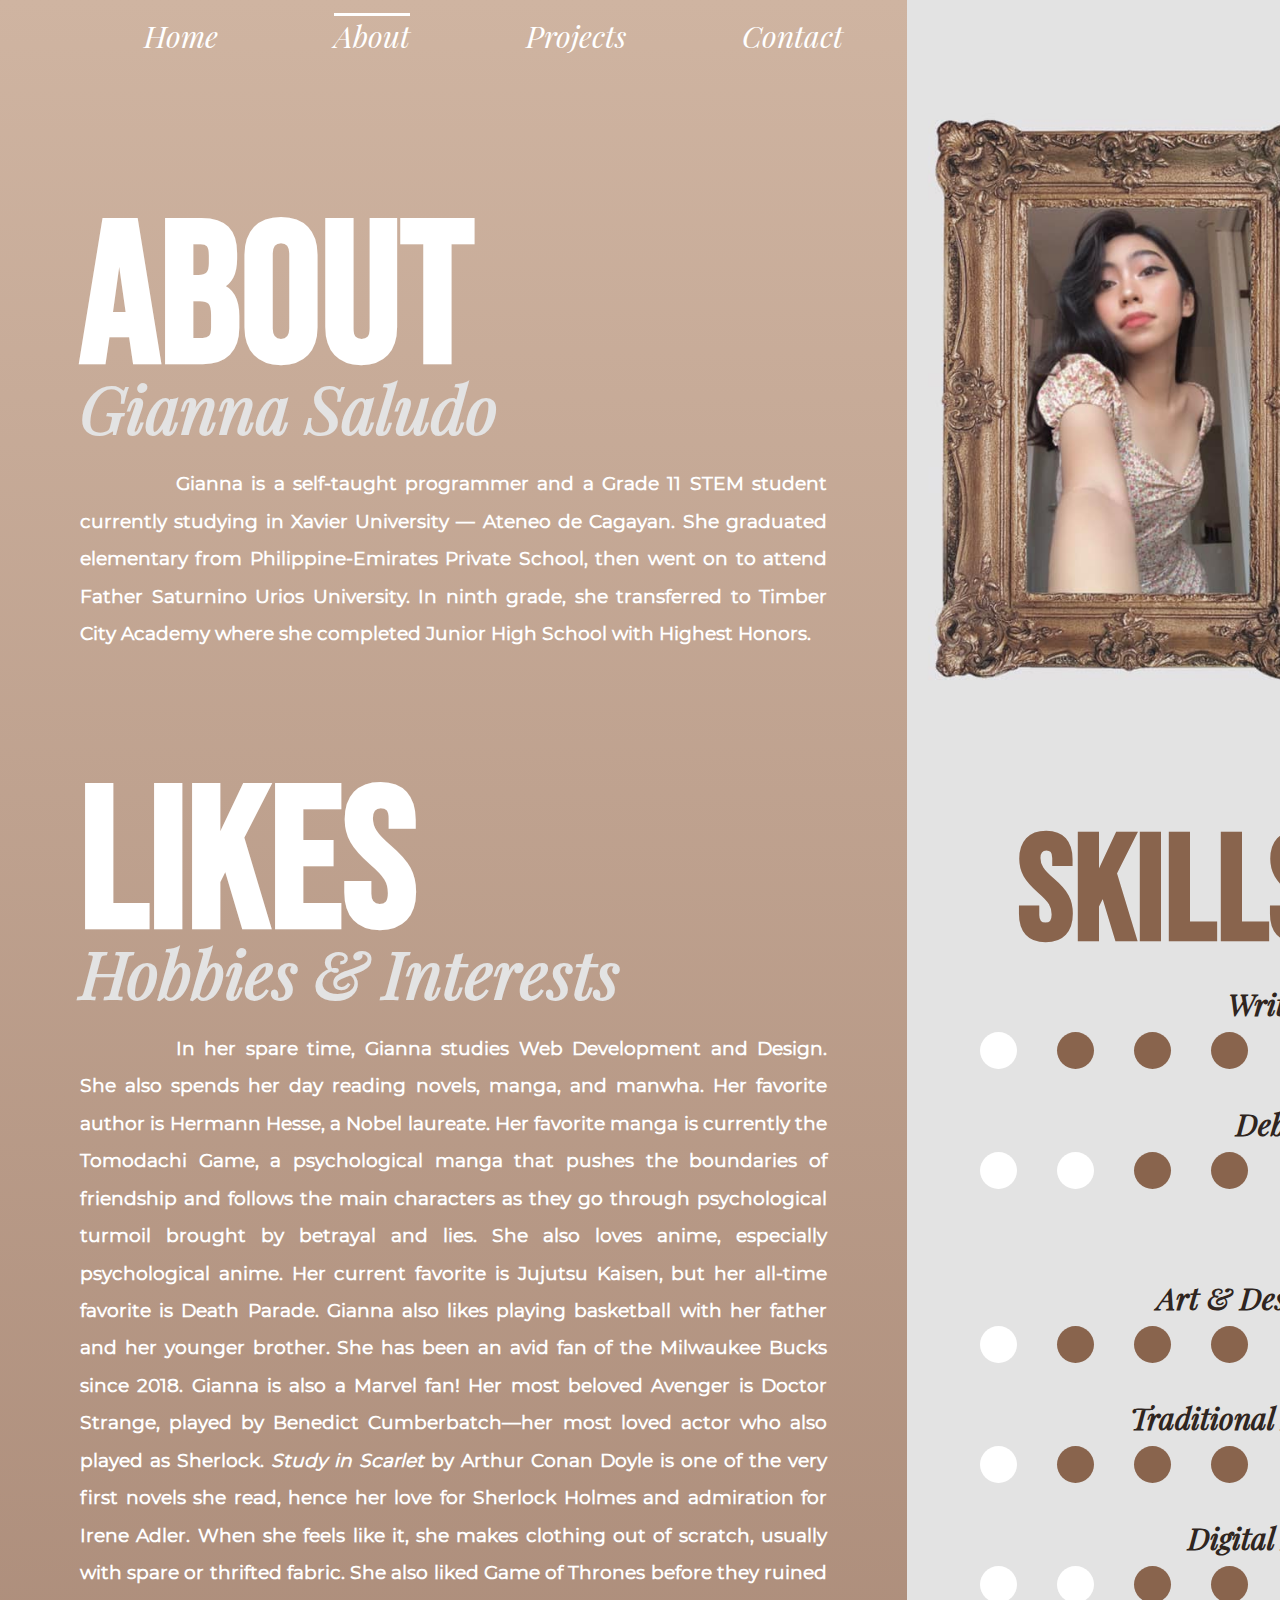
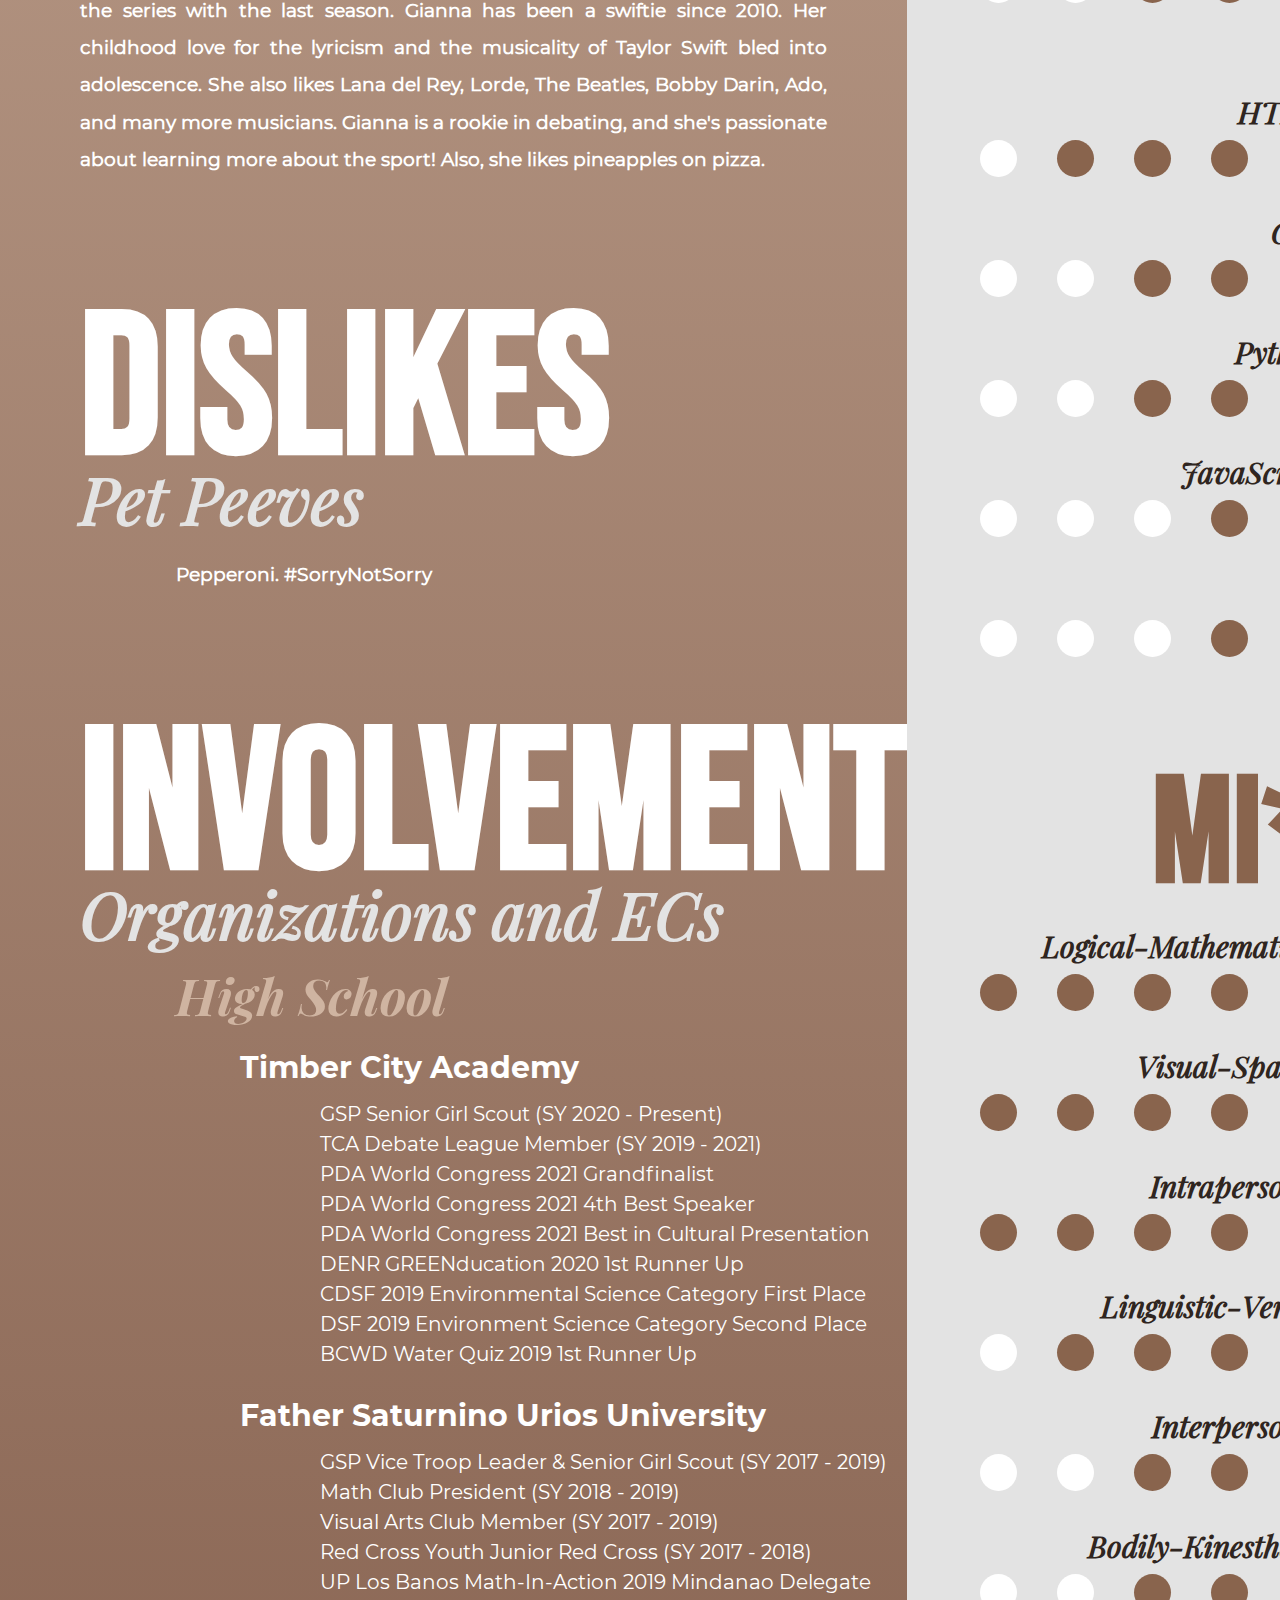
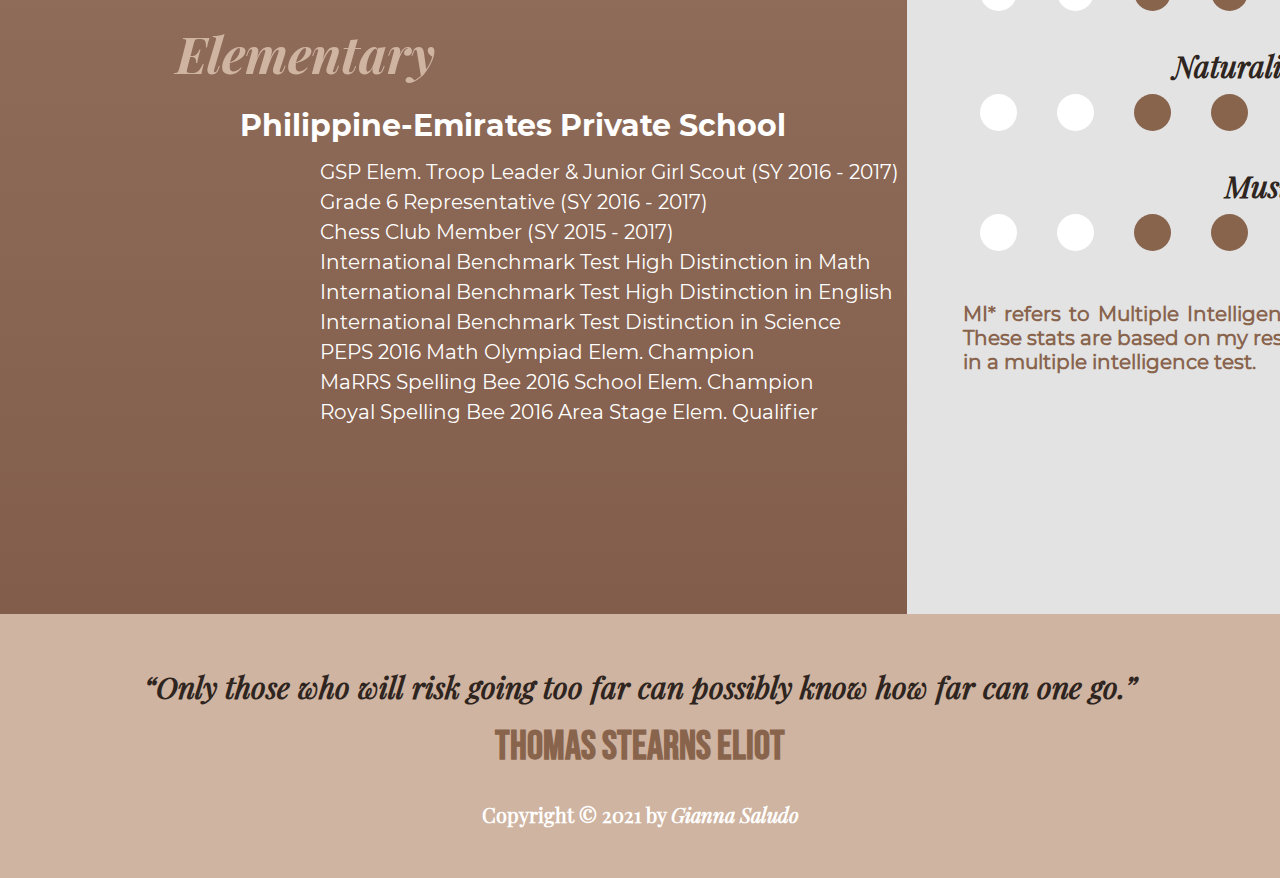
==== about.html @ 5b8b328a "thanks page updated" ====
<!DOCTYPE html>
<html>
<head>
	<meta charset="utf-8">
	<title>About &middot; Gianna Crisha</title>
	<link rel="stylesheet" type="text/css" href="css/about.css">
</head>
<body>
	<div class="containerDIV">
		<div class="mainDIV">
			<nav>
				<a href="index.html">Home</a>
				<a class="active" href="#">About</a>
				<a href="project.html">Projects</a>
				<a href="contact.html">Contact</a>
			</nav>
				
			<div id="about" class="aboutDIV">
				<h1>ABOUT</h1>
				<h2>Gianna Saludo</h2>
				<h3>Gianna is a self-taught programmer and a Grade 11 STEM student currently studying in Xavier University &mdash; Ateneo de Cagayan. She graduated elementary from Philippine-Emirates Private School, then went on to attend Father Saturnino Urios University. In ninth grade, she transferred to Timber City Academy where she completed Junior High School with Highest Honors. </h3>
			</div>

			<div id="likes" class="aboutDIV">
				<h1>LIKES</h1>
				<h2>Hobbies & Interests</h2>
				<h3>In her spare time, Gianna studies Web Development and Design. She also spends her day reading novels, manga, and manwha. Her favorite author is Hermann Hesse, a Nobel laureate. Her favorite manga is currently the Tomodachi Game, a psychological manga that pushes the boundaries of friendship and follows the main characters as they go through psychological turmoil brought by betrayal and lies.  She also loves anime, especially psychological anime. Her current favorite is Jujutsu Kaisen, but her all-time favorite is Death Parade. Gianna also likes playing basketball with her father and her younger brother. She has been an avid fan of the Milwaukee Bucks since 2018. Gianna is also a Marvel fan! Her most beloved Avenger is Doctor Strange, played by Benedict Cumberbatch&mdash;her most loved actor who also played as Sherlock. <i>Study in Scarlet</i> by Arthur Conan Doyle is one of the very first novels she read, hence her love for Sherlock Holmes and admiration for Irene Adler. When she feels like it, she makes clothing out of scratch, usually with spare or thrifted fabric. She also liked Game of Thrones before they ruined the series with the last season. Gianna has been a swiftie since 2010. Her childhood love for the lyricism and the musicality of Taylor Swift bled into adolescence. She also likes Lana del Rey, Lorde, The Beatles, Bobby Darin, Ado, and many more musicians. Gianna is a rookie in debating, and she's passionate about learning more about the sport! Also, she likes pineapples on pizza.</h3>
			</div>

			<div id="dislikes" class="aboutDIV">
				<h1>DISLIKES</h1>
				<h2>Pet Peeves</h2>
				<h3>Pepperoni. #SorryNotSorry</h3>
			</div>

			<div id="involvements" class="aboutDIV">
				<h1>INVOLVEMENT</h1>
				<h2>Organizations and ECs</h2>
				<h4>High School</h4>
				<h5>Timber City Academy</h5>
					<ul>
						<li> GSP Senior Girl Scout (SY 2020 - Present) </li>
						<li> TCA Debate League Member (SY 2019 - 2021) </li>
						<li> PDA World Congress 2021 Grandfinalist</li>
						<li>PDA World Congress 2021 4th Best Speaker</li>
						<li>PDA World Congress 2021 Best in Cultural Presentation</li>
						<li>DENR GREENducation 2020 1st Runner Up</li>
						<li>CDSF 2019 Environmental Science Category First Place</li>
						<li>DSF 2019 Environment Science Category Second Place</li>
						<li>BCWD Water Quiz 2019 1st Runner Up</li>
					</ul>
				<h5>Father Saturnino Urios University</h5>
					<ul>
						<li> GSP Vice Troop Leader & Senior Girl Scout (SY 2017 - 2019) </li>
						<li> Math Club President (SY 2018 - 2019) </li>
						<li> Visual Arts Club Member (SY 2017 - 2019)</li>
						<li> Red Cross Youth Junior Red Cross (SY 2017 - 2018)</li>
						<li> UP Los Banos Math-In-Action 2019 Mindanao Delegate </li>
					</ul>
				<h4>Elementary</h4>
				<h5>Philippine-Emirates Private School</h5>
					<ul>
						<li> GSP Elem. Troop Leader & Junior Girl Scout (SY 2016 - 2017) </li>
						<li> Grade 6 Representative (SY 2016 - 2017) </li>
						<li> Chess Club Member (SY 2015 - 2017) </li>
						<li>International Benchmark Test High Distinction in Math </li>
						<li>International Benchmark Test High Distinction in English </li>
						<li>International Benchmark Test Distinction in Science </li>
						<li> PEPS 2016 Math Olympiad Elem. Champion</li>
						<li> MaRRS Spelling Bee 2016 School Elem. Champion </li>
						<li> Royal Spelling Bee 2016 Area Stage Elem. Qualifier </li>
					</ul>
			</div>
		</div>

		<div class="sideDIV">
			<img src="pic.jpeg">

			<div id="skillsDIV" class="sideDIVs">
				<h1>SKILLS</h1>

				<h2>Writing</h2>
					<div class="circleFilled"></div>
					<div class="circleFilled"></div>
					<div class="circleFilled"></div>
					<div class="circleFilled"></div>
					<div class="circleUnfilled"></div>

				<h2>Debate</h2>
					<div class="circleFilled"></div>
					<div class="circleFilled"></div>
					<div class="circleFilled"></div>
					<div class="circleUnfilled"></div>
					<div class="circleUnfilled"></div>
					<br><br><br>

				<h2>Art & Design</h2>
					<div class="circleFilled"></div>
					<div class="circleFilled"></div>
					<div class="circleFilled"></div>
					<div class="circleFilled"></div>
					<div class="circleUnfilled"></div>

				<h2>Traditional Art</h2>
					<div class="circleFilled"></div>
					<div class="circleFilled"></div>
					<div class="circleFilled"></div>
					<div class="circleFilled"></div>
					<div class="circleUnfilled"></div>

				<h2>Digital Art</h2>
					<div class="circleFilled"></div>
					<div class="circleFilled"></div>
					<div class="circleFilled"></div>
					<div class="circleUnfilled"></div>
					<div class="circleUnfilled"></div>
					<br><br><br>

				<h2>HTML</h2>
					<div class="circleFilled"></div>
					<div class="circleFilled"></div>
					<div class="circleFilled"></div>
					<div class="circleFilled"></div>
					<div class="circleUnfilled"></div>

				<h2>CSS</h2>
					<div class="circleFilled"></div>
					<div class="circleFilled"></div>
					<div class="circleFilled"></div>
					<div class="circleUnfilled"></div>
					<div class="circleUnfilled"></div>

				<h2>Python</h2>
					<div class="circleFilled"></div>
					<div class="circleFilled"></div>
					<div class="circleFilled"></div>
					<div class="circleUnfilled"></div>
					<div class="circleUnfilled"></div>

				<h2>JavaScript</h2>
					<div class="circleFilled"></div>
					<div class="circleFilled"></div>
					<div class="circleUnfilled"></div>
					<div class="circleUnfilled"></div>
					<div class="circleUnfilled"></div>	

				<h2>Git</h2>
					<div class="circleFilled"></div>
					<div class="circleFilled"></div>
					<div class="circleUnfilled"></div>
					<div class="circleUnfilled"></div>
					<div class="circleUnfilled"></div>
					<br><br><br>
			</div>

			<div id="miDIV" class="sideDIVs">
				<h1>MI*</h1>

				<h2>Logical-Mathematical</h2>
					<div class="circleFilled"></div>
					<div class="circleFilled"></div>
					<div class="circleFilled"></div>
					<div class="circleFilled"></div>
					<div class="circleFilled"></div>
					
				<h2>Visual-Spatial</h2>
					<div class="circleFilled"></div>
					<div class="circleFilled"></div>
					<div class="circleFilled"></div>
					<div class="circleFilled"></div>
					<div class="circleFilled"></div>
					
				<h2>Intrapersonal</h2>
					<div class="circleFilled"></div>
					<div class="circleFilled"></div>
					<div class="circleFilled"></div>
					<div class="circleFilled"></div>
					<div class="circleFilled"></div>
					
				<h2>Linguistic-Verbal</h2>
					<div class="circleFilled"></div>
					<div class="circleFilled"></div>
					<div class="circleFilled"></div>
					<div class="circleFilled"></div>
					<div class="circleUnfilled"></div>

				<h2>Interpersonal</h2>
					<div class="circleFilled"></div>
					<div class="circleFilled"></div>
					<div class="circleFilled"></div>
					<div class="circleUnfilled"></div>
					<div class="circleUnfilled"></div>

				<h2>Bodily-Kinesthetic</h2>
					<div class="circleFilled"></div>
					<div class="circleFilled"></div>
					<div class="circleFilled"></div>
					<div class="circleUnfilled"></div>
					<div class="circleUnfilled"></div>

				<h2>Naturalistic</h2>
					<div class="circleFilled"></div>
					<div class="circleFilled"></div>
					<div class="circleFilled"></div>
					<div class="circleUnfilled"></div>
					<div class="circleUnfilled"></div>	

				<h2>Musical</h2>
					<div class="circleFilled"></div>
					<div class="circleFilled"></div>
					<div class="circleFilled"></div>
					<div class="circleUnfilled"></div>
					<div class="circleUnfilled"></div>
					
				<h3>
					MI* refers to Multiple Intelligence. These stats are based on my result in a <a href="https://alis.alberta.ca/careerinsite/know-yourself/multiple-intelligences-quiz/" target="_blank">multiple intelligence test</a>.
				</h3>
			</div>
		</div>
	</div>

	<div class="quoteDIV">
		<h1>“Only those who will risk going too far can possibly know how far can one go.”</h1>
		<h2>Thomas Stearns Eliot</h2><br>

		<h3>Copyright &copy; 2021 by 
		<a href="https://github.com/giannacrisha" id="gitlink">Gianna Saludo</a></h3>
	</div>

	<div class="loaderDIV">
		<div class="book">
			<span class="page turn"></span>
			<span class="page turn"></span>
		    <span class="page turn"></span>
		    <span class="page turn"></span>
		    <span class="page turn"></span>
		    <span class="page turn"></span>
		    <span class="cover"></span>
		    <span class="page"></span>
		    <span class="cover turn"></span>
		</div>
	</div>

	<script type="text/javascript">
		let loaderDIV = document.querySelector(".loaderDIV");
		window.addEventListener('load', function(){
			loaderDIV.style.display = 'none';
		});
	</script>
</body>
</html>
---- css/about.css ----
/* MONTSERRAT FONTS */

@font-face {
	font-family: montserratBlack;
	src: url(../fonts/Montserrat/Montserrat-Black.ttf);
}

@font-face {
	font-family: montserratBold;
	src: url(../fonts/Montserrat/Montserrat-Bold.ttf);
}

@font-face {
	font-family: montserratSemiBold;
	src: url(../fonts/Montserrat/Montserrat-SemiBold.ttf);
}

@font-face {
	font-family: montserratExtraBold;
	src: url(../fonts/Montserrat/Montserrat-ExtraBold.ttf);
}

@font-face {
	font-family: montserratReg;
	src: url(../fonts/Montserrat/Montserrat-Regular.ttf);
}

/* PLAYFAIR FONTS */

@font-face {
	font-family: playfairReg;
	src: url(../fonts/Playfair/reg.ttf);
}

@font-face {
	font-family: playfairItalic;
	src: url(../fonts/Playfair/regi.ttf);
}

@font-face {
	font-family: playfairSemiBold;
	src: url(../fonts/Playfair/semibold.ttf);
}

@font-face {
	font-family: playfairBoldItalic;
	src: url(../fonts/Playfair/semiboldi.ttf);
}

@font-face {
	font-family: playfairBold;
	src: url(../fonts/Playfair/bold.ttf);
}

@font-face {
	font-family: playfairBoldItalic;
	src: url(../fonts/Playfair/boldi.ttf);
}

@font-face {
	font-family: playfairExtraBold;
	src: url(../fonts/Playfair/ebold.ttf);
}

@font-face {
	font-family: playfairExtraBoldItalic;
	src: url(../fonts/Playfair/eboldi.ttf);
}

@font-face {
	font-family: playfairBlack;
	src: url(../fonts/Playfair/black.ttf);
}

@font-face {
	font-family: playfairBlackItalic;
	src: url(../fonts/Playfair/blacki.ttf);
}

/* BEBAS FONT */

@font-face {
	font-family: bebas;
	src: url(../fonts/Bebas/reg.ttf);
}

/* TEXT ELEMENTS */

* {
	margin: 0;
	padding: 0;
}

a {
	text-decoration-line: none;
	text-decoration: none;
	text-decoration-color: none;
	text-decoration-style: none;
}

.active {
	text-decoration-line: overline;
}

ul {
	list-style-type: none;
	margin-left: 15rem;
	margin-top: 1rem;
	color: white;
	font-family: montserratReg;
	line-height: 1.5;
	font-size: 20px;
}

/* NAVIGATION BAR */

nav {
	color: white;
	font-family: playfairItalic;
	padding-top: 1rem;
	text-align: center;
	animation-name: fadeInTop;
	animation-duration: 2s;
	animation-iteration-count: 1;
	text-align: center;
	color: white;
	z-index: 1;
}

nav a {
	padding: 3.5rem;
	font-size: 30px;
	color: white;
	transition: 1s;
}

nav a:hover {
	font-style: italic;
	text-decoration-line: overline;
}

.active {
	text-decoration-line: overline;
}

@keyframes fadeInTop {
	0% {
		transform: translateY(-60px);
	}

	100% {
		transform: translateY(0px);
	}
}

/* MAIN DIV */

.containerDIV {
	display: flex;
	flex-direction: row;
	width: 100%;
	height: 100%;
}

.mainDIV {
	background: linear-gradient(#CFB4A1, #825D4B);
	color: #E3E3E3;
	width: 75%;
	padding-left: 5rem;
}

.mainDIV h1 {
	font-family: bebas;
	font-size: 200px;
	line-height: 0.8;
	margin-top: 20%;
}

.mainDIV h2 {
	font-family: playfairItalic;
	font-size: 65px;
	line-height: 0.8;
	color: white;
}

/* QUOTE DIV */

.quoteDIV {
	background-color: #CFB4A1;
	text-align: center;
	padding: 3.3rem;
}

.quoteDIV h1 {
	font-family: playfairItalic;
	color: #2F2520;
	font-size: 30px;
}

.quoteDIV h2 {
	font-family: bebas;
	color: #89644D;
	font-size: 40px;
	line-height: 2;
}

.quoteDIV h3 {
	font-family: playfairReg;
	color: white;
	font-size: 20px;
	line-height: 1;
}

.quoteDIV h3 a {
	font-family: playfairItalic;
	color: white;
	transition: 0.5s;
}

.quoteDIV h3 a:hover {
	color: #89644D;
}

/* ABOUT DIV */

.aboutDIV {
	padding-bottom: 3rem ;
}

.aboutDIV h1 {
	color: white;
}

.aboutDIV h2 {
	color: #E3E3E3;
}
.aboutDIV h3 {
	color: white;
	font-family: montserratReg;
	text-indent: 1in;
	text-align: justify;
	margin:  2rem 5rem -5rem 0;
	line-height: 2;
}

.aboutDIV h4 {
	color: #CFB4A1;
	font-family: playfairBoldItalic;
	text-indent: 1in;
	text-align: justify;
	margin:  2rem 5rem 0 0;
	line-height: 1;
	font-size: 50px;
}

.aboutDIV h5 {
	color: white;
	font-family: montserratBold;
	text-align: justify;
	margin:  2rem 5rem 0 10rem;
	line-height: 1;
	font-size: 30px;
}

/* SIDE DIV */

.sideDIV {
	float: right;
	background-color: #E3E3E3;
	height: 100%;
	width: 550px;
}

.sideDIV img {
	height: 50rem;
	text-align: center;
	padding-left: 0.5rem;
	margin-bottom: -5rem;
}

.sideDIVs h1 {
	text-align: right;
	font-family: bebas;
	color: #89644D;
	font-size: 150px;
	margin: 5rem 2.5rem -5rem 0;
}

.sideDIVs h2 {
	text-align: right;
	font-family: playfairItalic;
	color: #2F2520;
	font-size: 30px;
	margin: 5rem 2.5rem 0 0;
}

.sideDIVs h3 {
	text-align: justify;
	font-family: montserratReg;
	color: #89644D;
	font-size: 20px;
	margin: 5rem 2.5rem 0 2.5rem;
	padding: 1rem 1rem 15rem 1rem;
}

.sideDIVs h3 a {
	color: #89644D;
	transition: 0.5s;
}

.sideDIVs h3 a:hover {
	color: #2F2520;
}

/* SHAPES */

.circleUnfilled {
	border-radius: 100%;
	padding: 1rem;
	color: white;
	background-color: white;
	width: 5px;
	height: 5px;
	float: right;
	margin-right: 2.5rem;
	margin-top: 0.5rem;
}

.circleFilled {
	border-radius: 100%;
	padding: 1rem;
	color: #89644D;;
	background-color: #89644D;
	width: 5px;
	height: 5px;
	float: right;
	margin-right: 2.5rem;
	margin-top: 0.5rem;
}

/* LOADER DIV */

.loaderDIV {
	width: 100%;
	height: 100%;
	background-color: #CFB4A1;
	position: absolute;
	top: 0;
	left: 0;
}

.book {
  position: absolute;
  top: 0;
  bottom: 0;
  left: 0;
  right: 0;
  margin: auto;
  width: 18.5rem;
  height: 12.5rem;
  perspective: 70rem;
}

.cover {
	background-color: #2F2520;
  transform: rotateY(0deg);
  width: 9.25rem;
  height: 12.5rem;
}

.page {
  top: 0.25rem;
  left: 0.25rem;
  background-color: #e9e6c4;
  transform: rotateY(0deg);
  width: 9rem;
  height: 12rem;
  text-align: right;
  font-size: 8px;
  color: #777;
  font-family: monospace;
}

.page::before, .page::after {
  display: block;
  border-top: 1px dashed rgba(0, 0, 0, 0.3);
  content: "";
  padding-bottom: 1rem;
}

.cover, .page {
  position: absolute;
  padding: 1rem;
  transform-origin: 100% 0;
  border-radius: 5px 0 0 5px;
  box-shadow: inset 3px 0px 20px rgba(0, 0, 0, 0.2),
    0px 0px 15px rgba(0, 0, 0, 0.1);
  box-sizing: border-box;
}

.cover.turn {
  animation: bookCover 3s forwards;
}

.page.turn {
  animation: bookOpen 3s forwards;
}

.page:nth-of-type(1) {
  animation-delay: 0.05s;
}

.page:nth-of-type(2) {
  animation-delay: 0.33s
}

.page:nth-of-type(3) {
  animation-delay: 0.66s;
}

.page:nth-of-type(4) {
  animation: bookOpen150deg 3s forwards;
  animation-delay: 0.99s;
}

.page:nth-of-type(5) {
  animation: bookOpen30deg 3s forwards;
  animation-delay: 1.2s;
}

.page:nth-of-type(6) {
  animation: bookOpen55deg 3s forwards;
  animation-delay: 1.25s;
}

@keyframes bookOpen {
	30% {
		z-index: 999
	}

  100% {
  	transform: rotateY(180deg);
    z-index: 999;
  }
}

@keyframes bookCover {
  30% {
  	z-index: 999
  }

  100% {
  	transform: rotateY(180deg);
    z-index: 1;
  }
}

@keyframes bookOpen150deg {
	30% {
		z-index: 999;
	}

  100% {
  	transform: rotateY(150deg);
    z-index: 999;
  }
}

@keyframes bookOpen55deg {
  30% {
  	z-index: 999
  }

  100% {
  	transform: rotateY(55deg);
    z-index: 999;
  }
}

@keyframes bookOpen30deg {
  50% {
  	z-index: 999 
  }

  100% {
  	transform: rotateY(30deg);
    z-index: 999;
  }
}
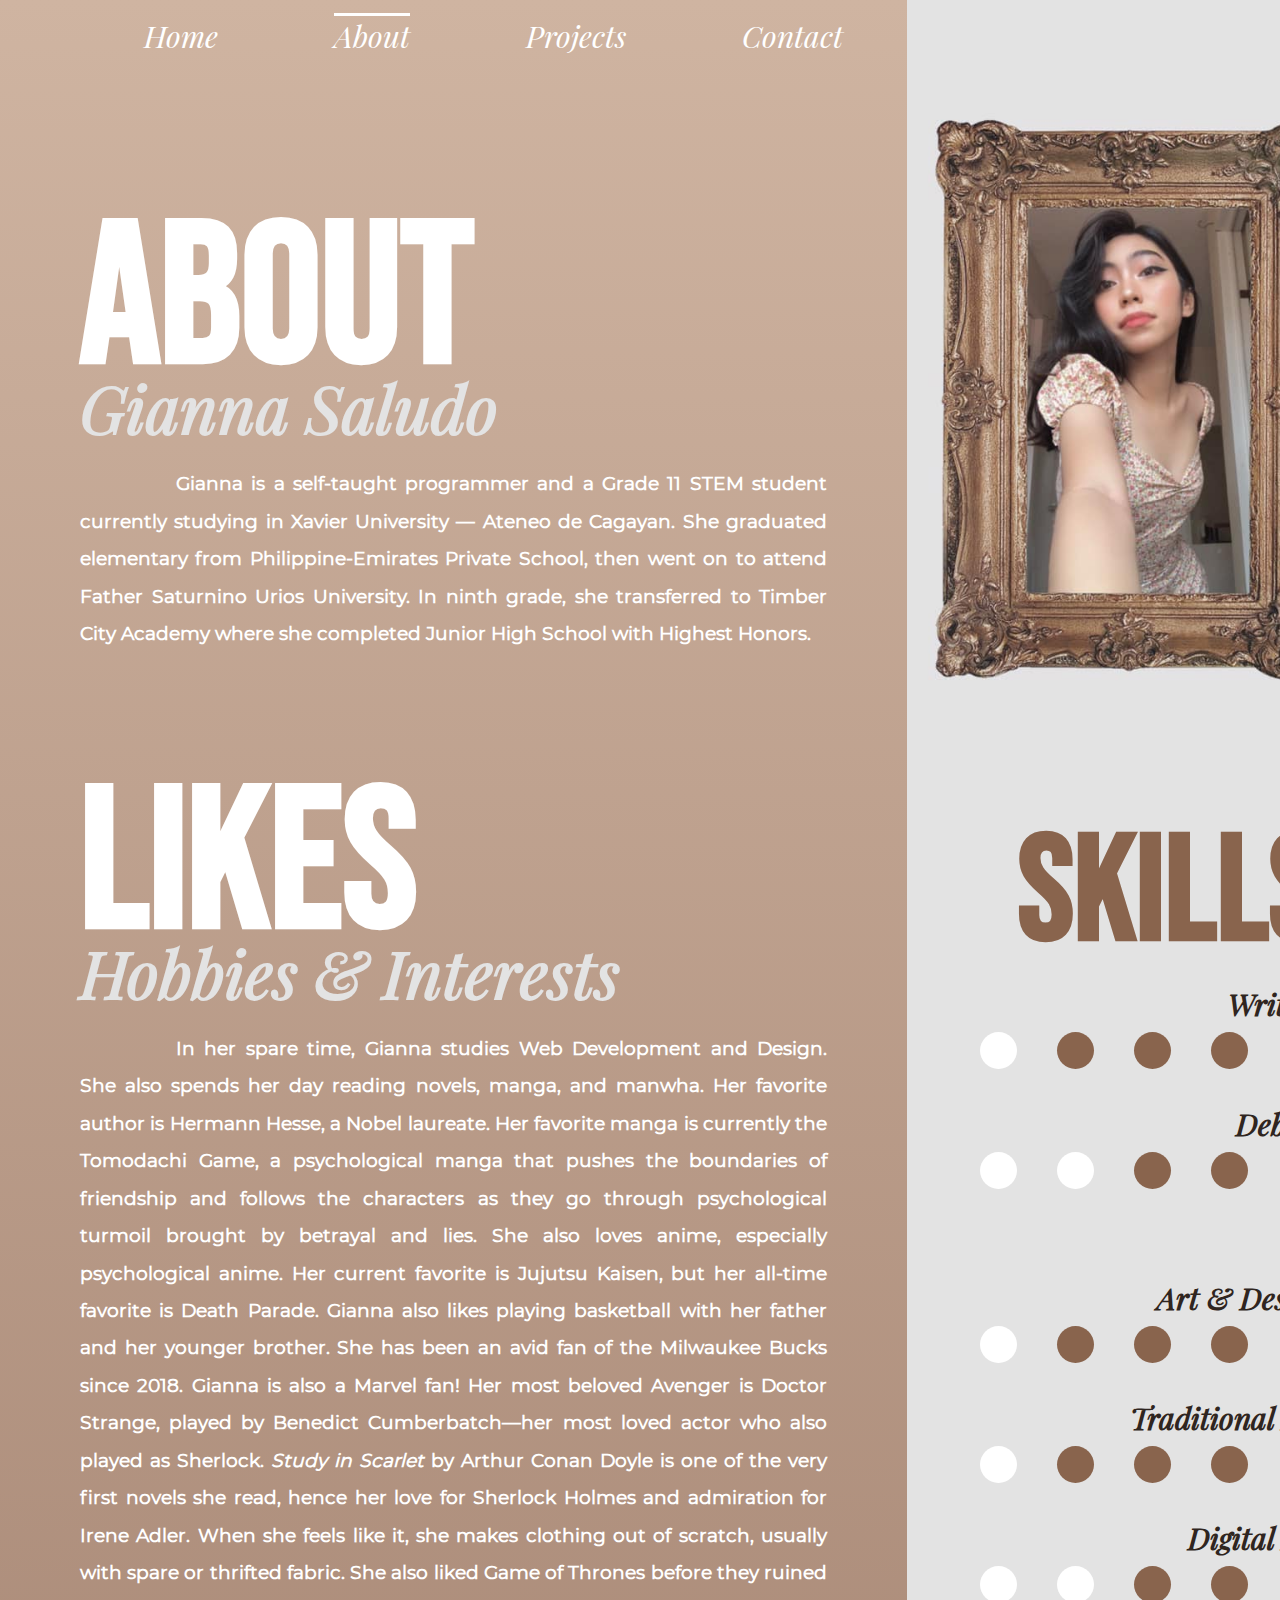
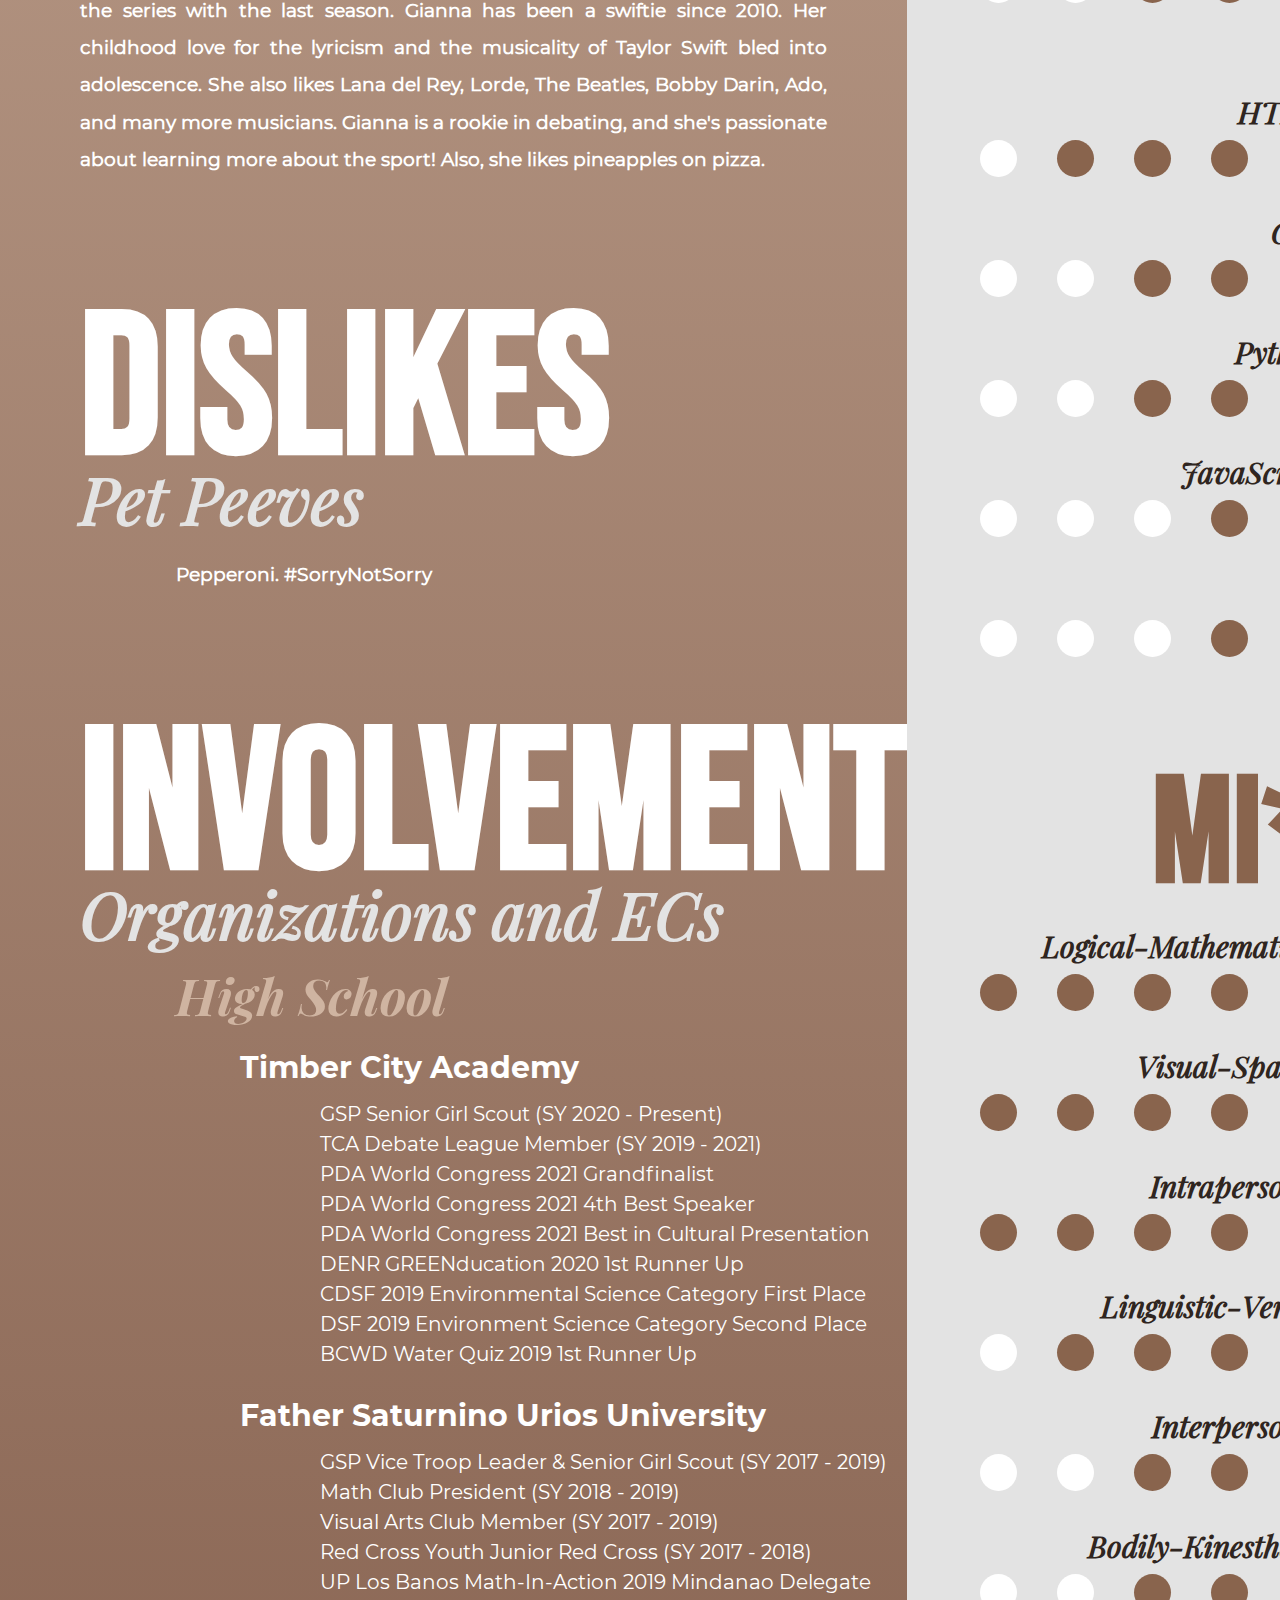
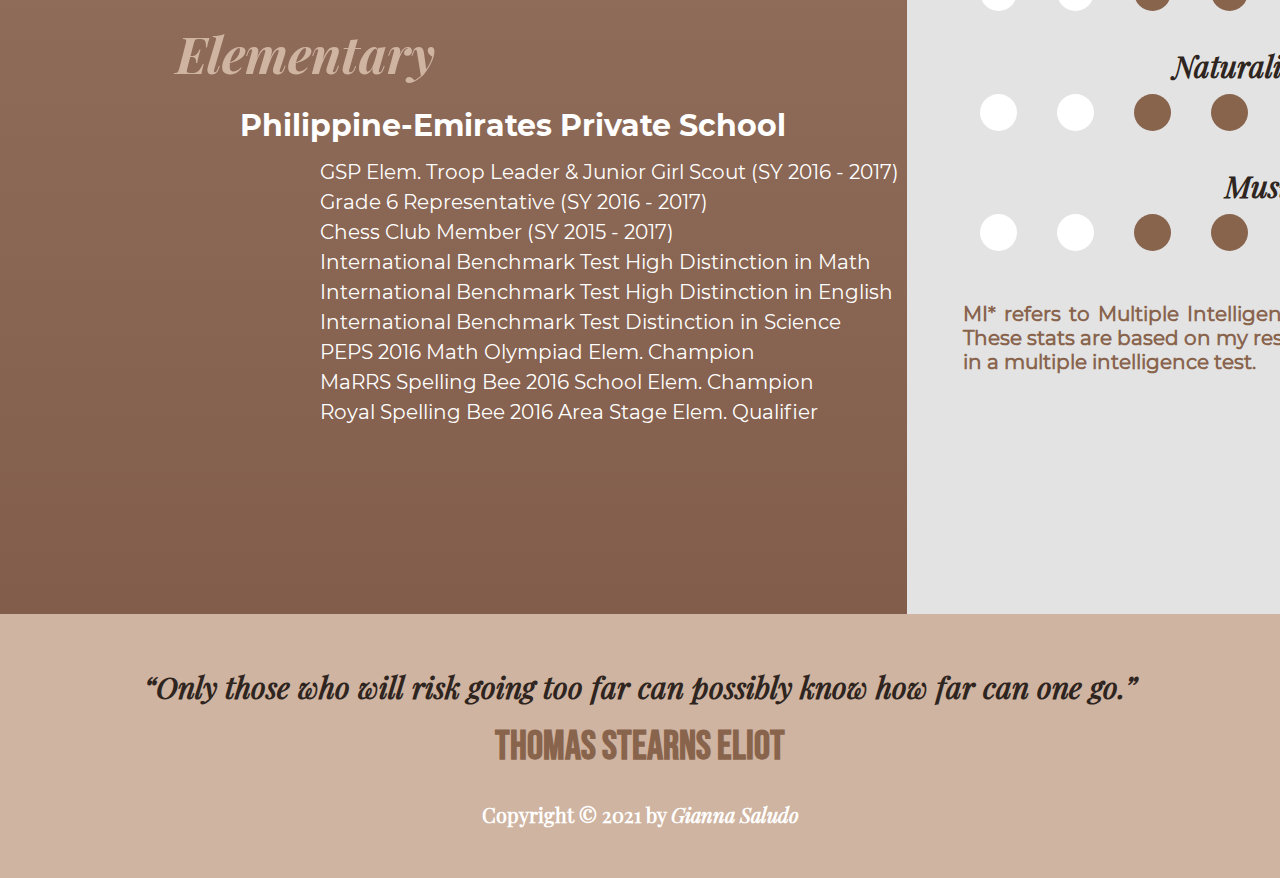
==== commit 330b74e8: "minor directory change" ====
--- a/about.html
+++ b/about.html
@@ -24,7 +24,7 @@
 			<div id="likes" class="aboutDIV">
 				<h1>LIKES</h1>
 				<h2>Hobbies & Interests</h2>
-				<h3>In her spare time, Gianna studies Web Development and Design. She also spends her day reading novels, manga, and manwha. Her favorite author is Hermann Hesse, a Nobel laureate. Her favorite manga is currently the Tomodachi Game, a psychological manga that pushes the boundaries of friendship and follows the main characters as they go through psychological turmoil brought by betrayal and lies.  She also loves anime, especially psychological anime. Her current favorite is Jujutsu Kaisen, but her all-time favorite is Death Parade. Gianna also likes playing basketball with her father and her younger brother. She has been an avid fan of the Milwaukee Bucks since 2018. Gianna is also a Marvel fan! Her most beloved Avenger is Doctor Strange, played by Benedict Cumberbatch&mdash;her most loved actor who also played as Sherlock. <i>Study in Scarlet</i> by Arthur Conan Doyle is one of the very first novels she read, hence her love for Sherlock Holmes and admiration for Irene Adler. When she feels like it, she makes clothing out of scratch, usually with spare or thrifted fabric. She also liked Game of Thrones before they ruined the series with the last season. Gianna has been a swiftie since 2010. Her childhood love for the lyricism and the musicality of Taylor Swift bled into adolescence. She also likes Lana del Rey, Lorde, The Beatles, Bobby Darin, Ado, and many more musicians. Gianna is a rookie in debating, and she's passionate about learning more about the sport! Also, she likes pineapples on pizza.</h3>
+				<h3>In her spare time, Gianna studies Web Development and Design. She also spends her day reading novels, manga, and manwha. Her favorite author is Hermann Hesse, a Nobel laureate. Her favorite manga is currently the Tomodachi Game, a psychological manga that pushes the boundaries of friendship and follows the characters as they go through psychological turmoil brought by betrayal and lies.  She also loves anime, especially psychological anime. Her current favorite is Jujutsu Kaisen, but her all-time favorite is Death Parade. Gianna also likes playing basketball with her father and her younger brother. She has been an avid fan of the Milwaukee Bucks since 2018. Gianna is also a Marvel fan! Her most beloved Avenger is Doctor Strange, played by Benedict Cumberbatch&mdash;her most loved actor who also played as Sherlock. <i>Study in Scarlet</i> by Arthur Conan Doyle is one of the very first novels she read, hence her love for Sherlock Holmes and admiration for Irene Adler. When she feels like it, she makes clothing out of scratch, usually with spare or thrifted fabric. She also liked Game of Thrones before they ruined the series with the last season. Gianna has been a swiftie since 2010. Her childhood love for the lyricism and the musicality of Taylor Swift bled into adolescence. She also likes Lana del Rey, Lorde, The Beatles, Bobby Darin, Ado, and many more musicians. Gianna is a rookie in debating, and she's passionate about learning more about the sport! Also, she likes pineapples on pizza.</h3>
 			</div>
 
 			<div id="dislikes" class="aboutDIV">
@@ -74,7 +74,7 @@
 		</div>
 
 		<div class="sideDIV">
-			<img src="pic.jpeg">
+			<img src="pics/pic.jpeg">
 
 			<div id="skillsDIV" class="sideDIVs">
 				<h1>SKILLS</h1>
--- a/css/about.css
+++ b/css/about.css
@@ -164,79 +164,32 @@
 
 .mainDIV {
 	background: linear-gradient(#CFB4A1, #825D4B);
-	color: #E3E3E3;
-	width: 75%;
 	padding-left: 5rem;
 }
 
-.mainDIV h1 {
+/* ABOUT DIV */
+
+.aboutDIV {
+	padding-bottom: 3rem ;
+}
+
+.aboutDIV h1 {
 	font-family: bebas;
 	font-size: 200px;
+	color: white;
 	line-height: 0.8;
 	margin-top: 20%;
 }
 
-.mainDIV h2 {
+.aboutDIV h2 {
 	font-family: playfairItalic;
 	font-size: 65px;
+	color: #E3E3E3;
 	line-height: 0.8;
-	color: white;
-}
-
-/* QUOTE DIV */
-
-.quoteDIV {
-	background-color: #CFB4A1;
-	text-align: center;
-	padding: 3.3rem;
-}
-
-.quoteDIV h1 {
-	font-family: playfairItalic;
-	color: #2F2520;
-	font-size: 30px;
-}
-
-.quoteDIV h2 {
-	font-family: bebas;
-	color: #89644D;
-	font-size: 40px;
-	line-height: 2;
-}
-
-.quoteDIV h3 {
-	font-family: playfairReg;
-	color: white;
-	font-size: 20px;
-	line-height: 1;
-}
-
-.quoteDIV h3 a {
-	font-family: playfairItalic;
-	color: white;
-	transition: 0.5s;
-}
-
-.quoteDIV h3 a:hover {
-	color: #89644D;
-}
-
-/* ABOUT DIV */
-
-.aboutDIV {
-	padding-bottom: 3rem ;
-}
-
-.aboutDIV h1 {
-	color: white;
-}
-
-.aboutDIV h2 {
-	color: #E3E3E3;
 }
 .aboutDIV h3 {
-	color: white;
 	font-family: montserratReg;
+	color: white;
 	text-indent: 1in;
 	text-align: justify;
 	margin:  2rem 5rem -5rem 0;
@@ -267,7 +220,6 @@
 .sideDIV {
 	float: right;
 	background-color: #E3E3E3;
-	height: 100%;
 	width: 550px;
 }
 
@@ -336,6 +288,44 @@
 	float: right;
 	margin-right: 2.5rem;
 	margin-top: 0.5rem;
+}
+
+/* QUOTE DIV */
+
+.quoteDIV {
+	background-color: #CFB4A1;
+	text-align: center;
+	padding: 3.3rem;
+}
+
+.quoteDIV h1 {
+	font-family: playfairItalic;
+	color: #2F2520;
+	font-size: 30px;
+}
+
+.quoteDIV h2 {
+	font-family: bebas;
+	color: #89644D;
+	font-size: 40px;
+	line-height: 2;
+}
+
+.quoteDIV h3 {
+	font-family: playfairReg;
+	color: white;
+	font-size: 20px;
+	line-height: 1;
+}
+
+.quoteDIV h3 a {
+	font-family: playfairItalic;
+	color: white;
+	transition: 0.5s;
+}
+
+.quoteDIV h3 a:hover {
+	color: #89644D;
 }
 
 /* LOADER DIV */
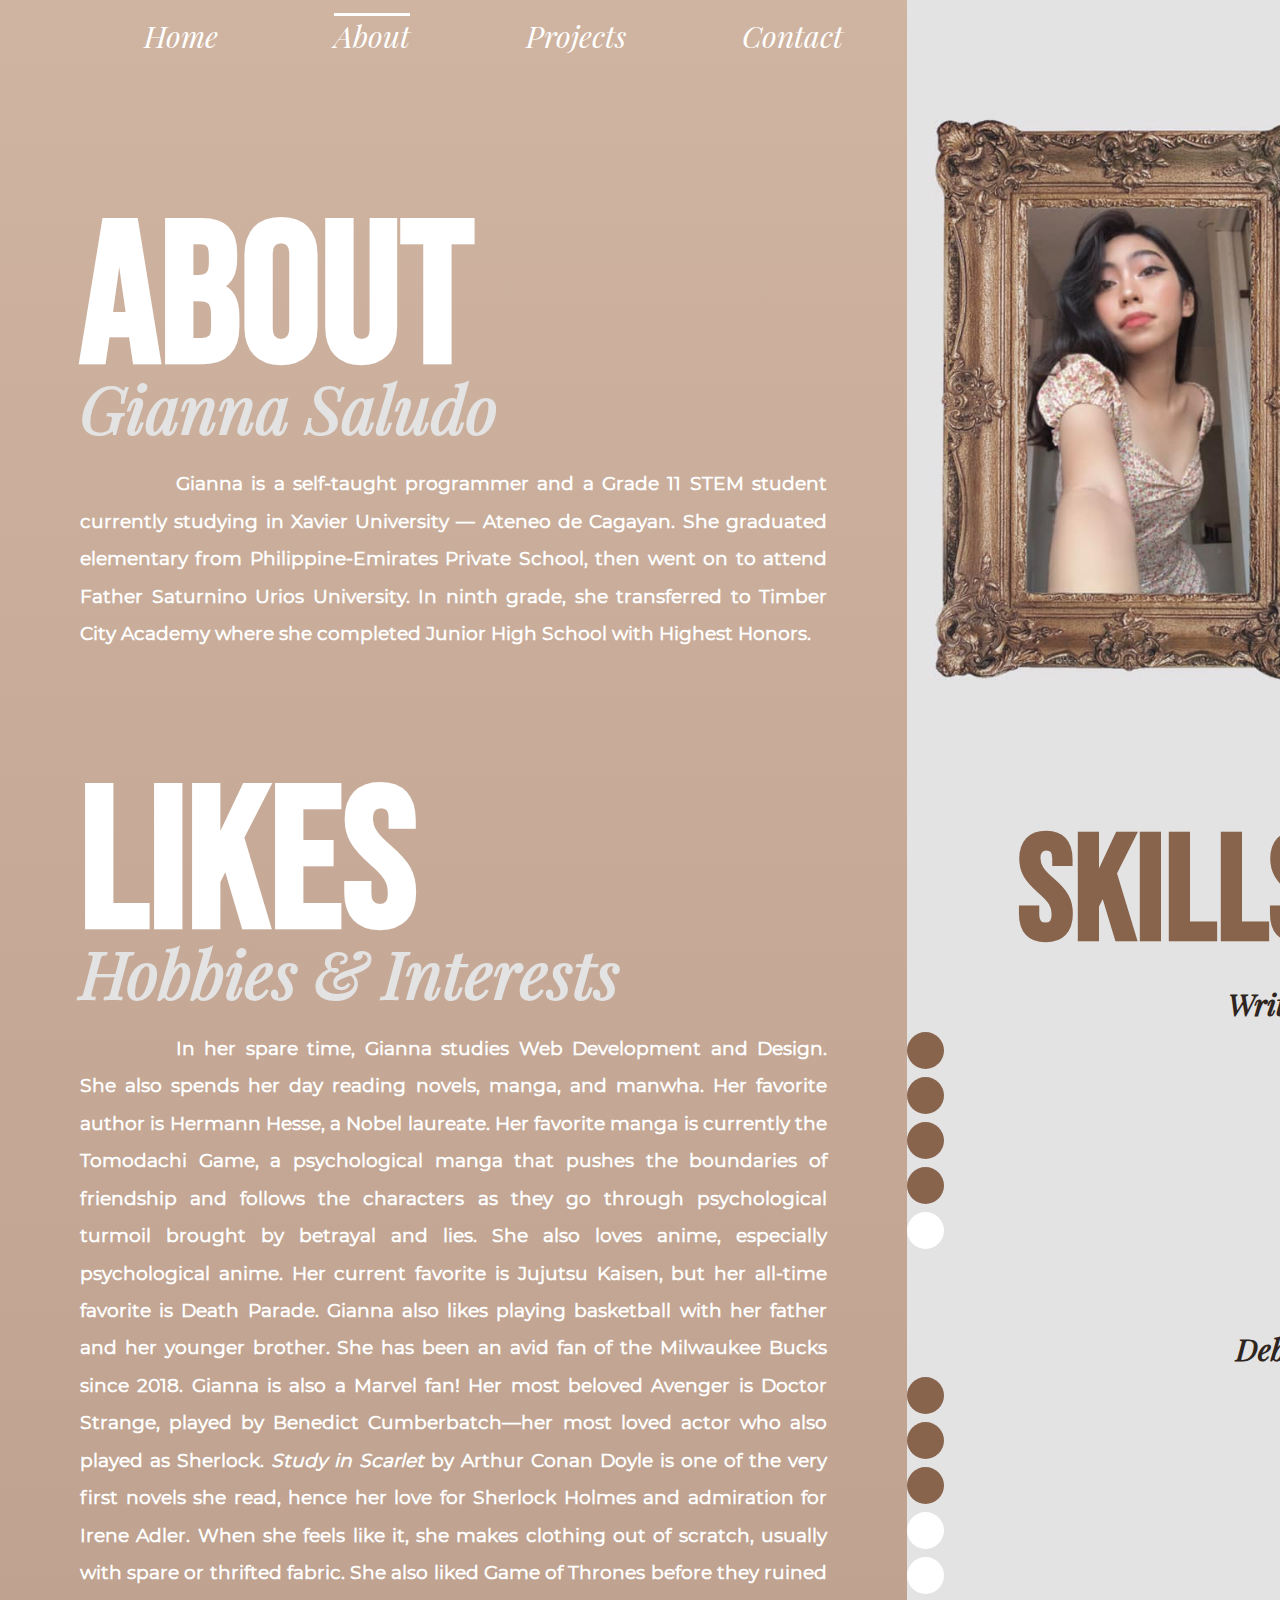
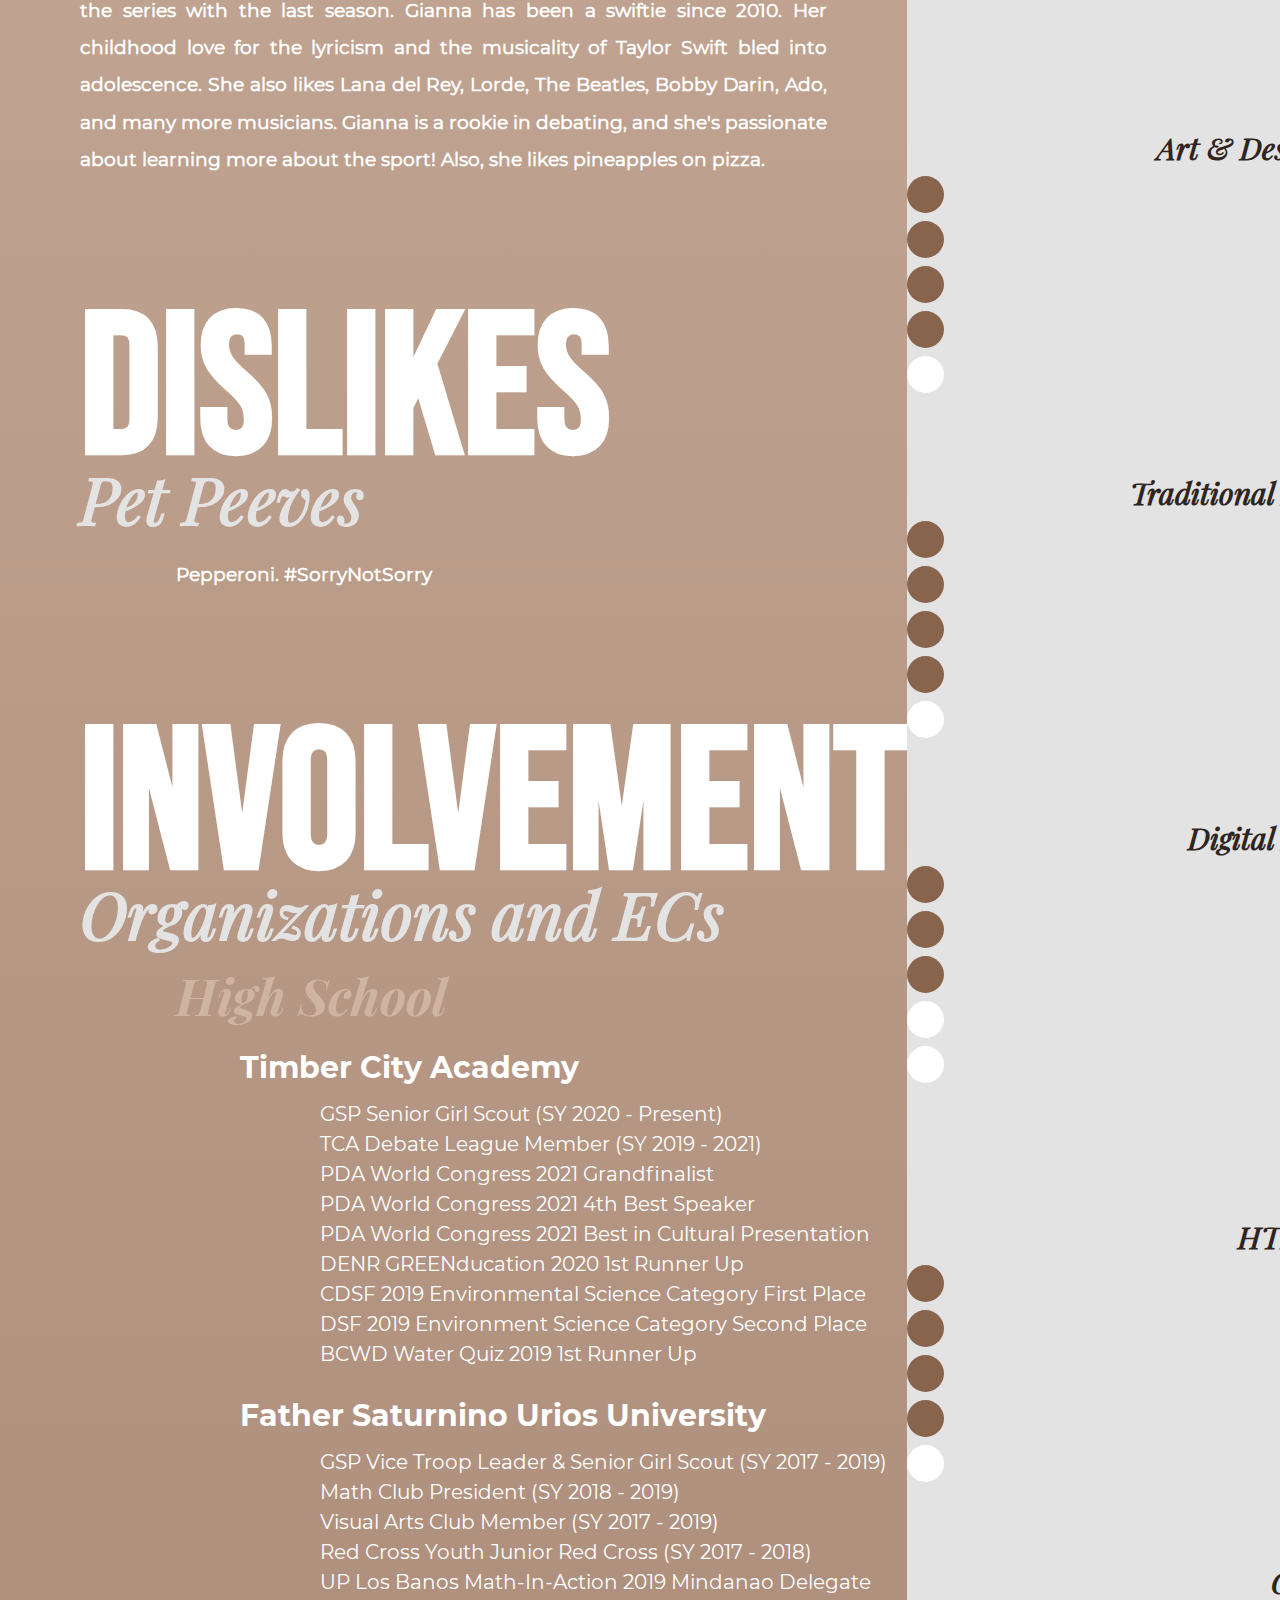
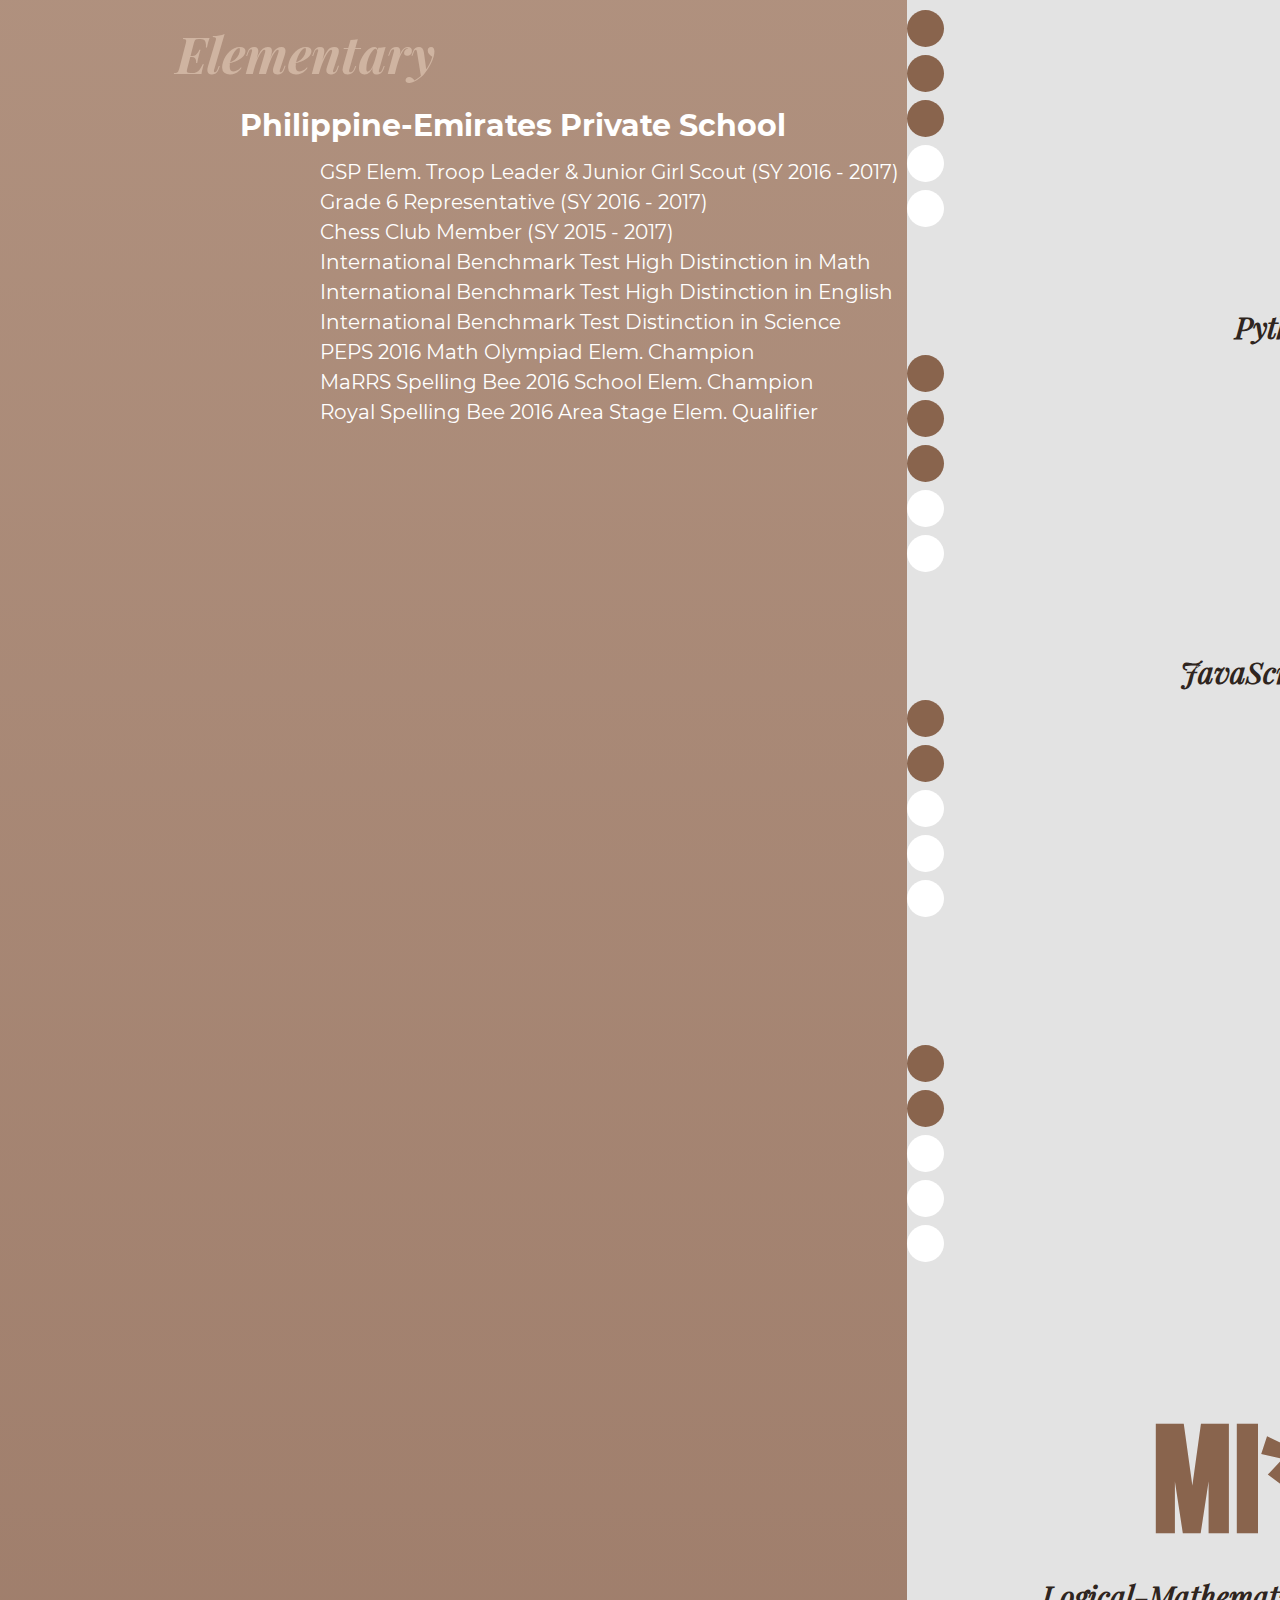
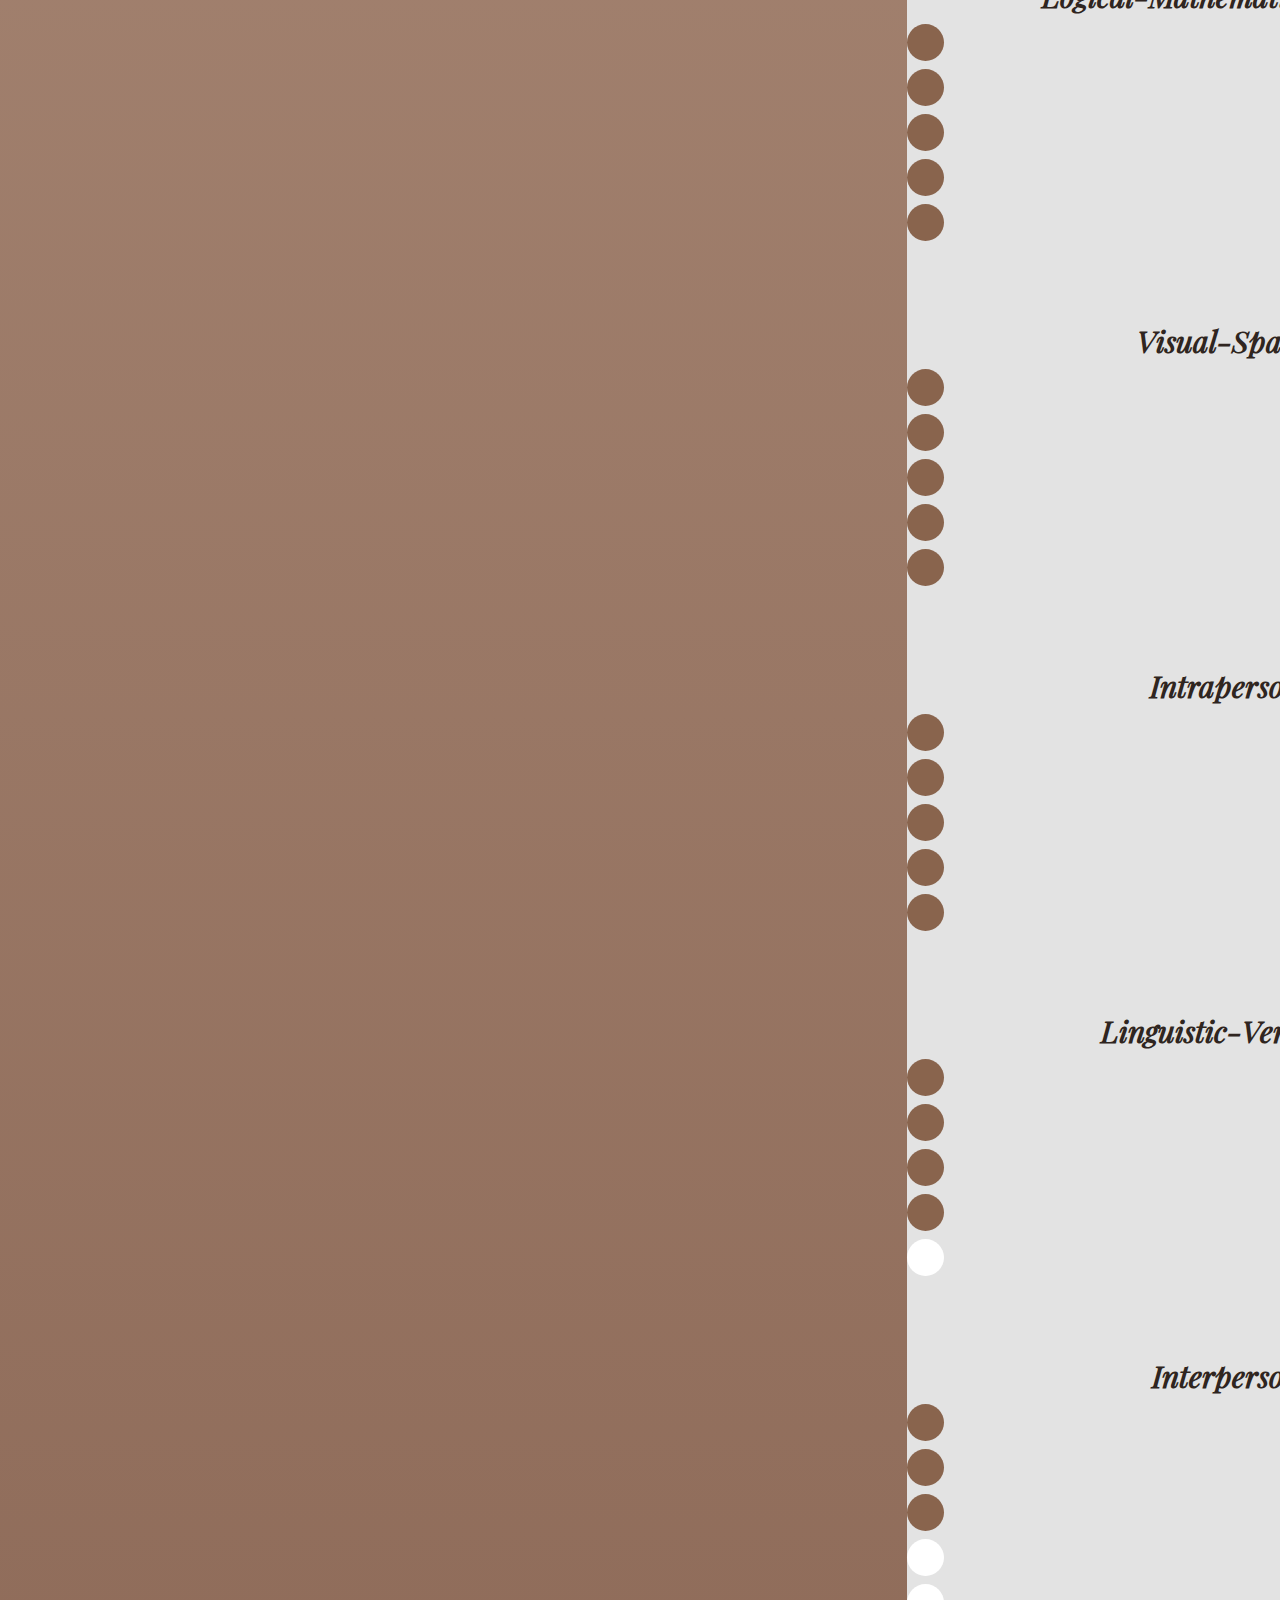
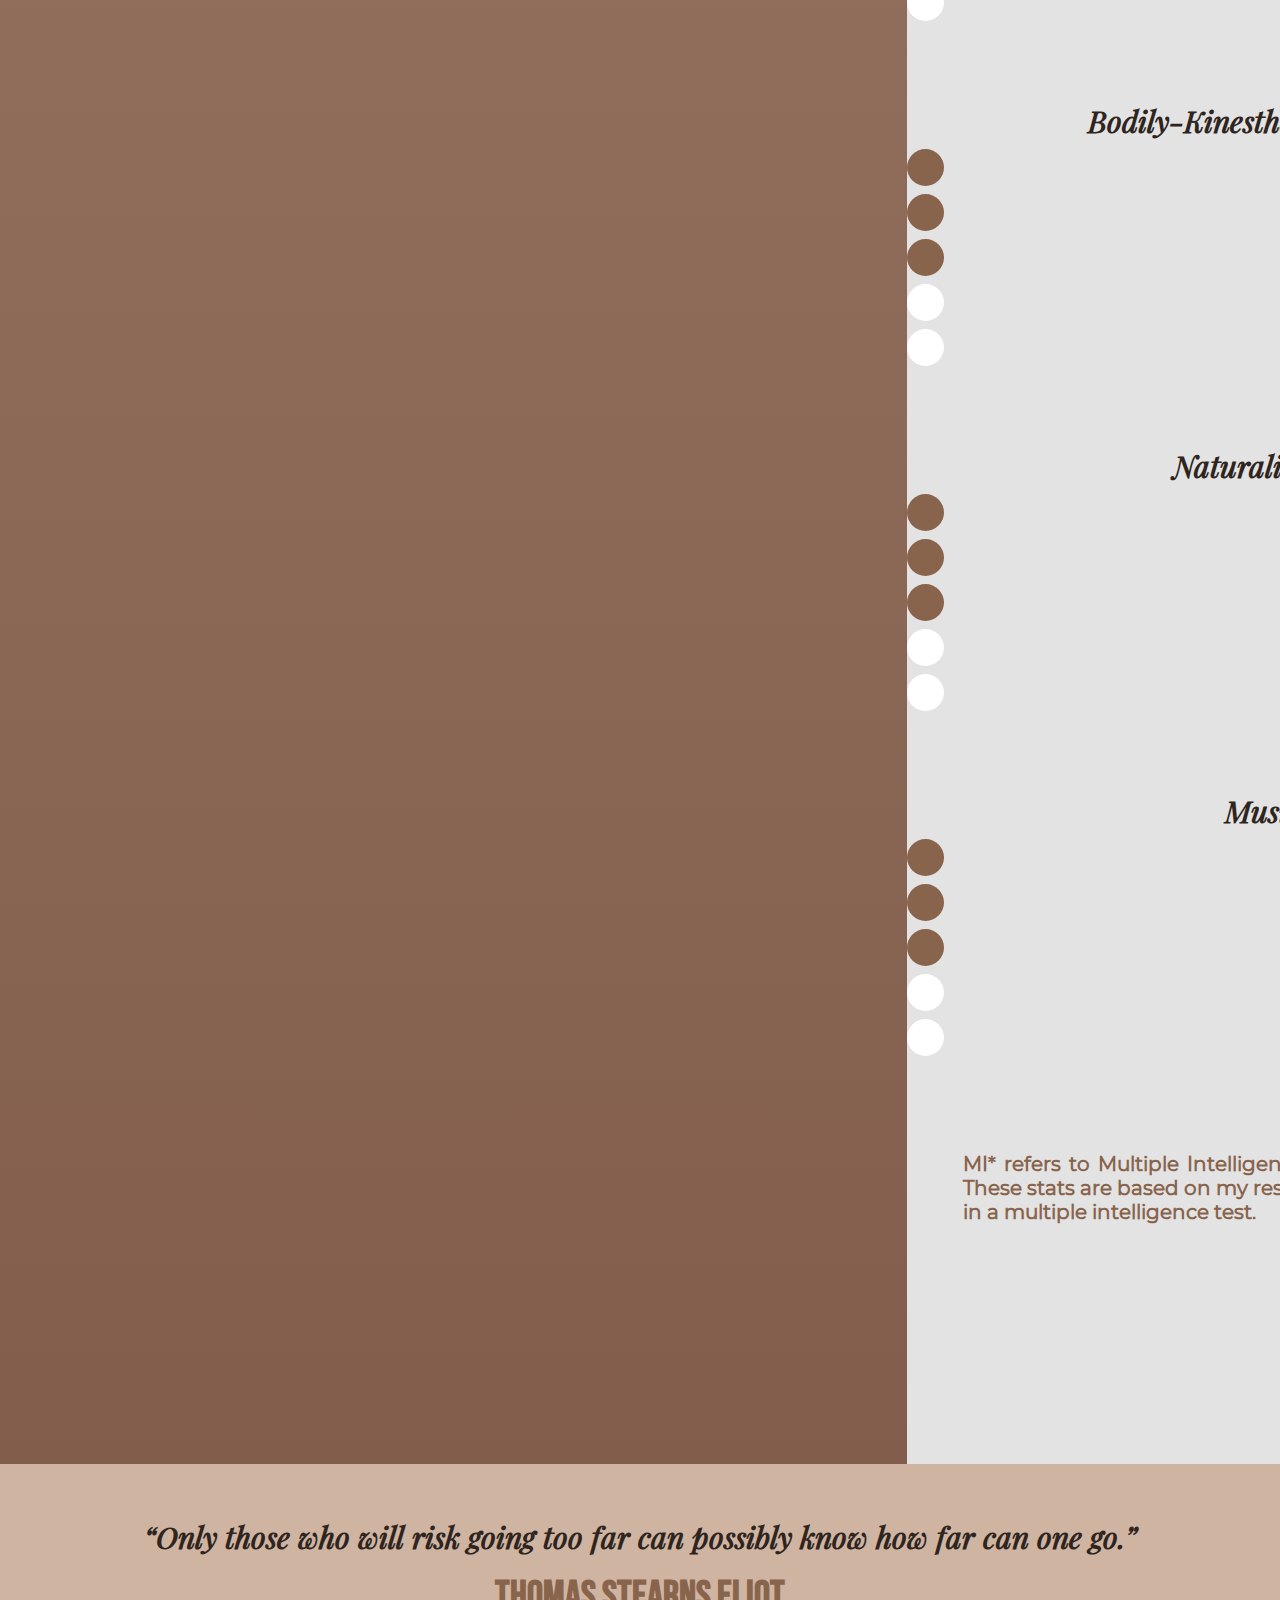
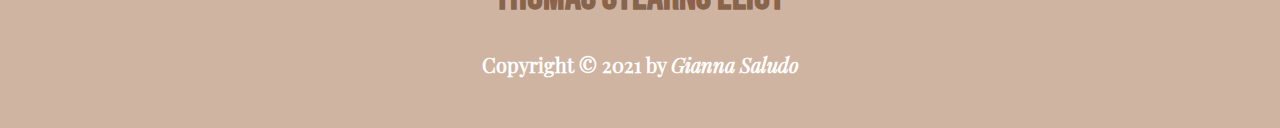
==== commit ec990b34: "about media query max 600px" ====
--- a/about.html
+++ b/about.html
@@ -80,76 +80,96 @@
 				<h1>SKILLS</h1>
 
 				<h2>Writing</h2>
-					<div class="circleFilled"></div>
-					<div class="circleFilled"></div>
-					<div class="circleFilled"></div>
-					<div class="circleFilled"></div>
-					<div class="circleUnfilled"></div>
+				<div class="rating">
+					<div class="circleFilled"></div>
+					<div class="circleFilled"></div>
+					<div class="circleFilled"></div>
+					<div class="circleFilled"></div>
+					<div class="circleUnfilled"></div>
+				</div>
 
 				<h2>Debate</h2>
-					<div class="circleFilled"></div>
-					<div class="circleFilled"></div>
-					<div class="circleFilled"></div>
-					<div class="circleUnfilled"></div>
-					<div class="circleUnfilled"></div>
+				<div class="rating">
+					<div class="circleFilled"></div>
+					<div class="circleFilled"></div>
+					<div class="circleFilled"></div>
+					<div class="circleUnfilled"></div>
+					<div class="circleUnfilled"></div>
+				</div>
 					<br><br><br>
 
 				<h2>Art & Design</h2>
-					<div class="circleFilled"></div>
-					<div class="circleFilled"></div>
-					<div class="circleFilled"></div>
-					<div class="circleFilled"></div>
-					<div class="circleUnfilled"></div>
+				<div class="rating">
+					<div class="circleFilled"></div>
+					<div class="circleFilled"></div>
+					<div class="circleFilled"></div>
+					<div class="circleFilled"></div>
+					<div class="circleUnfilled"></div>
+				</div>
 
 				<h2>Traditional Art</h2>
-					<div class="circleFilled"></div>
-					<div class="circleFilled"></div>
-					<div class="circleFilled"></div>
-					<div class="circleFilled"></div>
-					<div class="circleUnfilled"></div>
+				<div class="rating">
+					<div class="circleFilled"></div>
+					<div class="circleFilled"></div>
+					<div class="circleFilled"></div>
+					<div class="circleFilled"></div>
+					<div class="circleUnfilled"></div>
+				</div>
 
 				<h2>Digital Art</h2>
-					<div class="circleFilled"></div>
-					<div class="circleFilled"></div>
-					<div class="circleFilled"></div>
-					<div class="circleUnfilled"></div>
-					<div class="circleUnfilled"></div>
+				<div class="rating">
+					<div class="circleFilled"></div>
+					<div class="circleFilled"></div>
+					<div class="circleFilled"></div>
+					<div class="circleUnfilled"></div>
+					<div class="circleUnfilled"></div>
+				</div>
 					<br><br><br>
 
 				<h2>HTML</h2>
-					<div class="circleFilled"></div>
-					<div class="circleFilled"></div>
-					<div class="circleFilled"></div>
-					<div class="circleFilled"></div>
-					<div class="circleUnfilled"></div>
+				<div class="rating">
+					<div class="circleFilled"></div>
+					<div class="circleFilled"></div>
+					<div class="circleFilled"></div>
+					<div class="circleFilled"></div>
+					<div class="circleUnfilled"></div>
+				</div>
 
 				<h2>CSS</h2>
-					<div class="circleFilled"></div>
-					<div class="circleFilled"></div>
-					<div class="circleFilled"></div>
-					<div class="circleUnfilled"></div>
-					<div class="circleUnfilled"></div>
+				<div class="rating">
+					<div class="circleFilled"></div>
+					<div class="circleFilled"></div>
+					<div class="circleFilled"></div>
+					<div class="circleUnfilled"></div>
+					<div class="circleUnfilled"></div>
+				</div>
 
 				<h2>Python</h2>
-					<div class="circleFilled"></div>
-					<div class="circleFilled"></div>
-					<div class="circleFilled"></div>
-					<div class="circleUnfilled"></div>
-					<div class="circleUnfilled"></div>
+				<div class="rating">
+					<div class="circleFilled"></div>
+					<div class="circleFilled"></div>
+					<div class="circleFilled"></div>
+					<div class="circleUnfilled"></div>
+					<div class="circleUnfilled"></div>
+				</div>
 
 				<h2>JavaScript</h2>
-					<div class="circleFilled"></div>
-					<div class="circleFilled"></div>
-					<div class="circleUnfilled"></div>
-					<div class="circleUnfilled"></div>
-					<div class="circleUnfilled"></div>	
+				<div class="rating">
+					<div class="circleFilled"></div>
+					<div class="circleFilled"></div>
+					<div class="circleUnfilled"></div>
+					<div class="circleUnfilled"></div>
+					<div class="circleUnfilled"></div>
+					</div>	
 
 				<h2>Git</h2>
-					<div class="circleFilled"></div>
-					<div class="circleFilled"></div>
-					<div class="circleUnfilled"></div>
-					<div class="circleUnfilled"></div>
-					<div class="circleUnfilled"></div>
+				<div class="rating">
+					<div class="circleFilled"></div>
+					<div class="circleFilled"></div>
+					<div class="circleUnfilled"></div>
+					<div class="circleUnfilled"></div>
+					<div class="circleUnfilled"></div>
+				</div>
 					<br><br><br>
 			</div>
 
@@ -157,60 +177,76 @@
 				<h1>MI*</h1>
 
 				<h2>Logical-Mathematical</h2>
-					<div class="circleFilled"></div>
-					<div class="circleFilled"></div>
-					<div class="circleFilled"></div>
-					<div class="circleFilled"></div>
-					<div class="circleFilled"></div>
+				<div class="rating">
+					<div class="circleFilled"></div>
+					<div class="circleFilled"></div>
+					<div class="circleFilled"></div>
+					<div class="circleFilled"></div>
+					<div class="circleFilled"></div>
+				</div>
 					
 				<h2>Visual-Spatial</h2>
-					<div class="circleFilled"></div>
-					<div class="circleFilled"></div>
-					<div class="circleFilled"></div>
-					<div class="circleFilled"></div>
-					<div class="circleFilled"></div>
+				<div class="rating">
+					<div class="circleFilled"></div>
+					<div class="circleFilled"></div>
+					<div class="circleFilled"></div>
+					<div class="circleFilled"></div>
+					<div class="circleFilled"></div>
+				</div>
 					
 				<h2>Intrapersonal</h2>
-					<div class="circleFilled"></div>
-					<div class="circleFilled"></div>
-					<div class="circleFilled"></div>
-					<div class="circleFilled"></div>
-					<div class="circleFilled"></div>
+				<div class="rating">
+					<div class="circleFilled"></div>
+					<div class="circleFilled"></div>
+					<div class="circleFilled"></div>
+					<div class="circleFilled"></div>
+					<div class="circleFilled"></div>
+				</div>
 					
 				<h2>Linguistic-Verbal</h2>
-					<div class="circleFilled"></div>
-					<div class="circleFilled"></div>
-					<div class="circleFilled"></div>
-					<div class="circleFilled"></div>
-					<div class="circleUnfilled"></div>
+				<div class="rating">
+					<div class="circleFilled"></div>
+					<div class="circleFilled"></div>
+					<div class="circleFilled"></div>
+					<div class="circleFilled"></div>
+					<div class="circleUnfilled"></div>
+				</div>
 
 				<h2>Interpersonal</h2>
-					<div class="circleFilled"></div>
-					<div class="circleFilled"></div>
-					<div class="circleFilled"></div>
-					<div class="circleUnfilled"></div>
-					<div class="circleUnfilled"></div>
+				<div class="rating">
+					<div class="circleFilled"></div>
+					<div class="circleFilled"></div>
+					<div class="circleFilled"></div>
+					<div class="circleUnfilled"></div>
+					<div class="circleUnfilled"></div>
+				</div>
 
 				<h2>Bodily-Kinesthetic</h2>
-					<div class="circleFilled"></div>
-					<div class="circleFilled"></div>
-					<div class="circleFilled"></div>
-					<div class="circleUnfilled"></div>
-					<div class="circleUnfilled"></div>
+				<div class="rating">
+					<div class="circleFilled"></div>
+					<div class="circleFilled"></div>
+					<div class="circleFilled"></div>
+					<div class="circleUnfilled"></div>
+					<div class="circleUnfilled"></div>
+				</div>
 
 				<h2>Naturalistic</h2>
-					<div class="circleFilled"></div>
-					<div class="circleFilled"></div>
-					<div class="circleFilled"></div>
-					<div class="circleUnfilled"></div>
-					<div class="circleUnfilled"></div>	
+				<div class="rating">
+					<div class="circleFilled"></div>
+					<div class="circleFilled"></div>
+					<div class="circleFilled"></div>
+					<div class="circleUnfilled"></div>
+					<div class="circleUnfilled"></div>
+					</div>	
 
 				<h2>Musical</h2>
-					<div class="circleFilled"></div>
-					<div class="circleFilled"></div>
-					<div class="circleFilled"></div>
-					<div class="circleUnfilled"></div>
-					<div class="circleUnfilled"></div>
+				<div class="rating">
+					<div class="circleFilled"></div>
+					<div class="circleFilled"></div>
+					<div class="circleFilled"></div>
+					<div class="circleUnfilled"></div>
+					<div class="circleUnfilled"></div>
+				</div>
 					
 				<h3>
 					MI* refers to Multiple Intelligence. These stats are based on my result in a <a href="https://alis.alberta.ca/careerinsite/know-yourself/multiple-intelligences-quiz/" target="_blank">multiple intelligence test</a>.
--- a/css/about.css
+++ b/css/about.css
@@ -110,6 +110,15 @@
 	font-family: montserratReg;
 	line-height: 1.5;
 	font-size: 20px;
+}
+
+@media only screen and (max-width: 600px) {
+
+ul {
+	margin-left: 1rem;
+	font-size: 15px;
+}
+
 }
 
 /* NAVIGATION BAR */
@@ -124,7 +133,6 @@
 	animation-iteration-count: 1;
 	text-align: center;
 	color: white;
-	z-index: 1;
 }
 
 nav a {
@@ -151,6 +159,15 @@
 	100% {
 		transform: translateY(0px);
 	}
+}
+
+@media only screen and (max-width: 600px) {
+
+nav a {
+	padding: 1rem;
+	font-size: 25px;
+}
+
 }
 
 /* MAIN DIV */
@@ -165,6 +182,18 @@
 .mainDIV {
 	background: linear-gradient(#CFB4A1, #825D4B);
 	padding-left: 5rem;
+}
+
+@media only screen and (max-width: 600px) {
+
+.containerDIV {
+	flex-direction: column;
+}
+
+.mainDIV {
+	padding-left: 0;
+}
+
 }
 
 /* ABOUT DIV */
@@ -215,6 +244,40 @@
 	font-size: 30px;
 }
 
+@media only screen and (max-width: 600px) {
+
+.aboutDIV {
+	padding-bottom: 3rem;
+	padding-left: 2rem;
+}
+
+.aboutDIV h1 {
+	font-size: 100px;
+}
+
+.aboutDIV h2 {
+	font-size: 40px;
+}
+.aboutDIV h3 {
+	font-size: 15px;
+	line-height: 1.5;
+	margin:  2rem 2rem -5rem 0;
+}
+
+.aboutDIV h4 {
+	text-indent: 0;
+	margin:  1.3rem 5rem 0 0;
+	font-size: 50px;
+}
+
+.aboutDIV h5 {
+	text-align: left;
+	margin:  0.5rem 0 0 0;
+	font-size: 23px;
+}
+
+}
+
 /* SIDE DIV */
 
 .sideDIV {
@@ -264,6 +327,49 @@
 	color: #2F2520;
 }
 
+@media only screen and (max-width: 600px) {
+
+.sideDIV {
+	width: 100%;
+	text-align: center;
+}
+
+.sideDIV img {
+	height: 50rem;
+	padding-left: 0.5rem;
+	ma
+}
+
+.sideDIVs h1 {
+	font-size: 100px;
+	margin: 2rem 2.5rem -5rem 5rem;
+	text-align: left;
+}
+
+.sideDIVs h2 {
+	text-align: left;
+	color: #2F2520;
+	font-size: 30px;
+	margin: 5rem 2.5rem 0 8rem;
+}
+
+.sideDIVs h3 {
+	font-size: 20px;
+	margin: 8rem 2.5rem 0 2.5rem;
+	padding: 1rem 1rem 6rem 1rem;
+}
+
+.sideDIVs h3 a {
+	color: #89644D;
+	transition: 0.5s;
+}
+
+.sideDIVs h3 a:hover {
+	color: #2F2520;
+}
+
+}
+
 /* SHAPES */
 
 .circleUnfilled {
@@ -273,7 +379,6 @@
 	background-color: white;
 	width: 5px;
 	height: 5px;
-	float: right;
 	margin-right: 2.5rem;
 	margin-top: 0.5rem;
 }
@@ -285,9 +390,37 @@
 	background-color: #89644D;
 	width: 5px;
 	height: 5px;
-	float: right;
 	margin-right: 2.5rem;
 	margin-top: 0.5rem;
+}
+
+@media only screen and (max-width: 600px) {
+
+	.rating {
+		margin-left: 10rem;
+		margin-top: 0.8rem;
+	}
+	.circleUnfilled {
+	border-radius: 100%;
+	padding: 1rem;
+	color: white;
+	background-color: white;
+	width: 5px;
+	height: 5px;
+	float: left;
+	margin-right: 1rem;
+}
+
+.circleFilled {
+	border-radius: 100%;
+	padding: 1rem;
+	color: #89644D;;
+	background-color: #89644D;
+	width: 5px;
+	height: 5px;
+	float: left;
+	margin-right: 1rem;
+}
 }
 
 /* QUOTE DIV */
@@ -326,6 +459,23 @@
 
 .quoteDIV h3 a:hover {
 	color: #89644D;
+}
+
+@media only screen and (max-width: 600px) {
+
+.quoteDIV h1 {
+	font-family: playfairItalic;
+	color: #2F2520;
+	font-size: 20px;
+	animation-name: fade;
+	animation-duration: 5s;
+	animation-iteration-count: 1;
+}
+
+.quoteDIV h3 {
+	font-size: 15px;
+}
+
 }
 
 /* LOADER DIV */
@@ -489,5 +639,3 @@
 
 
 
-
-
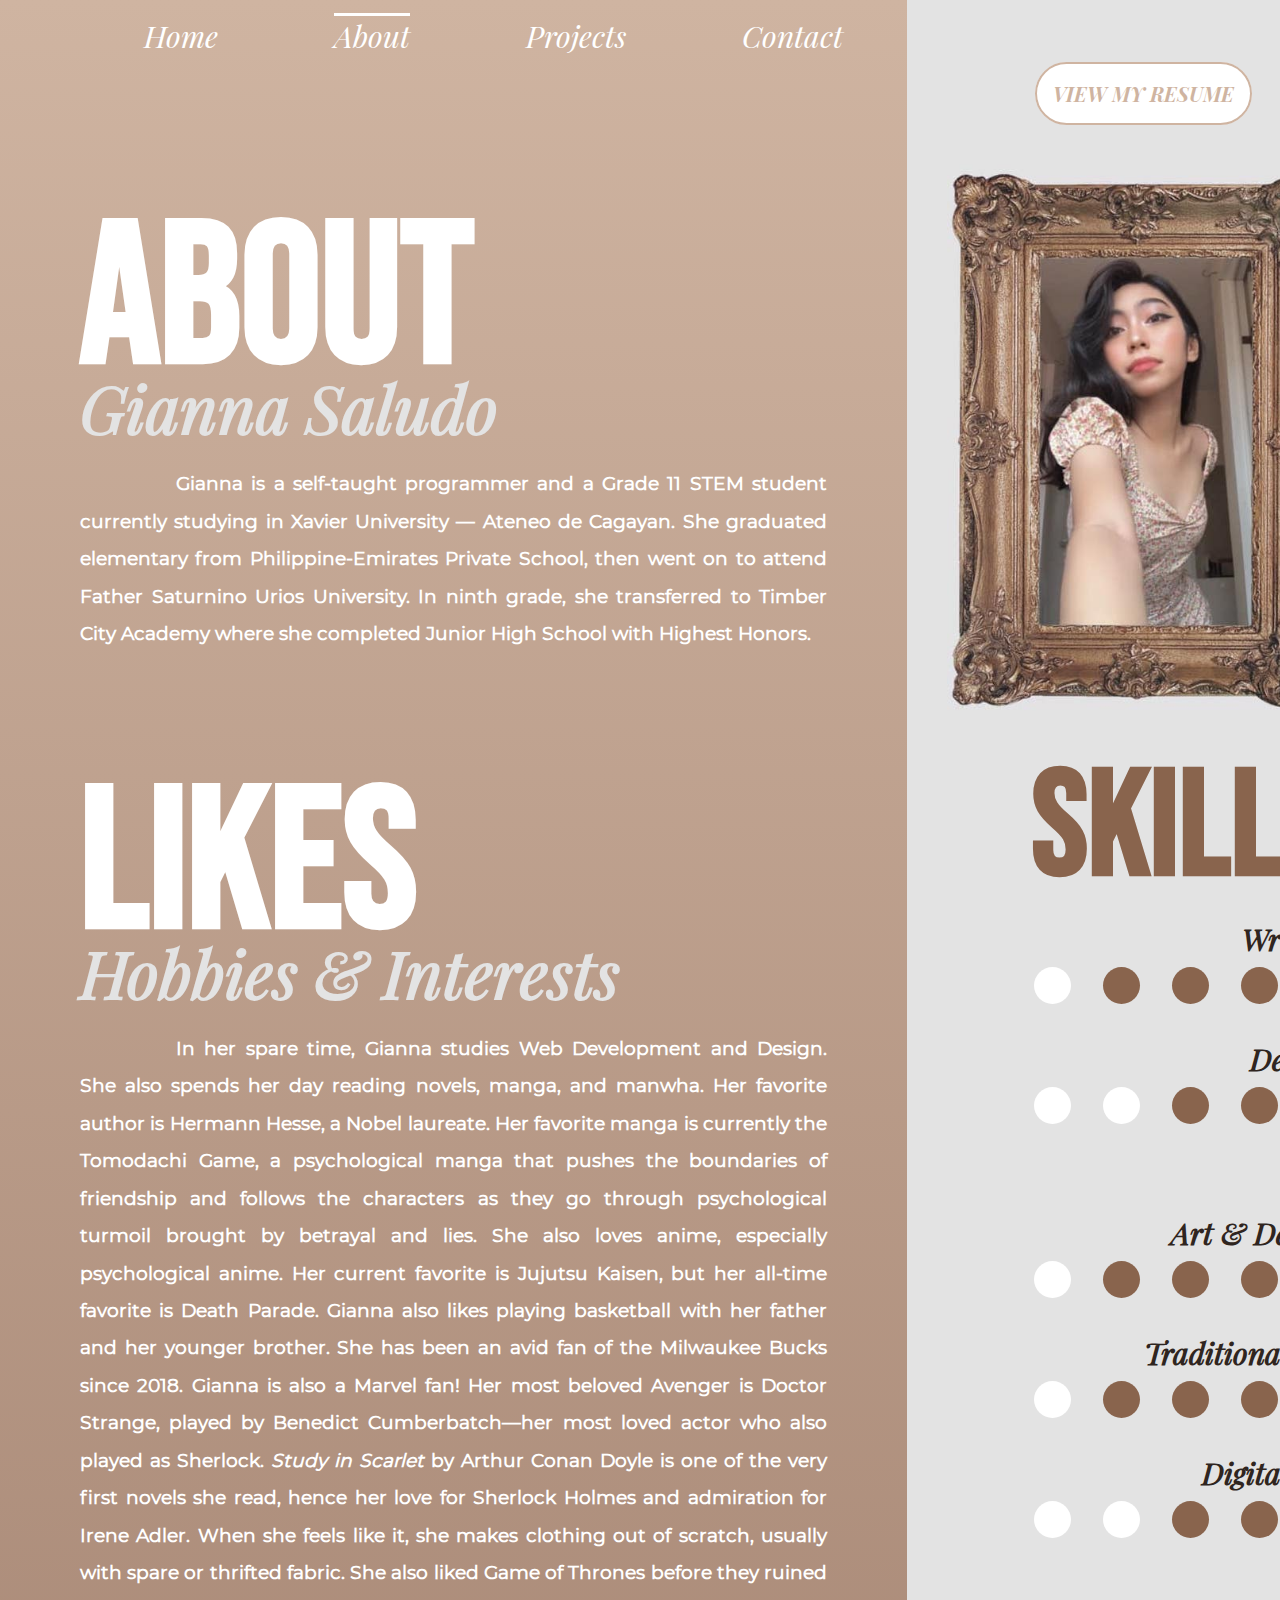
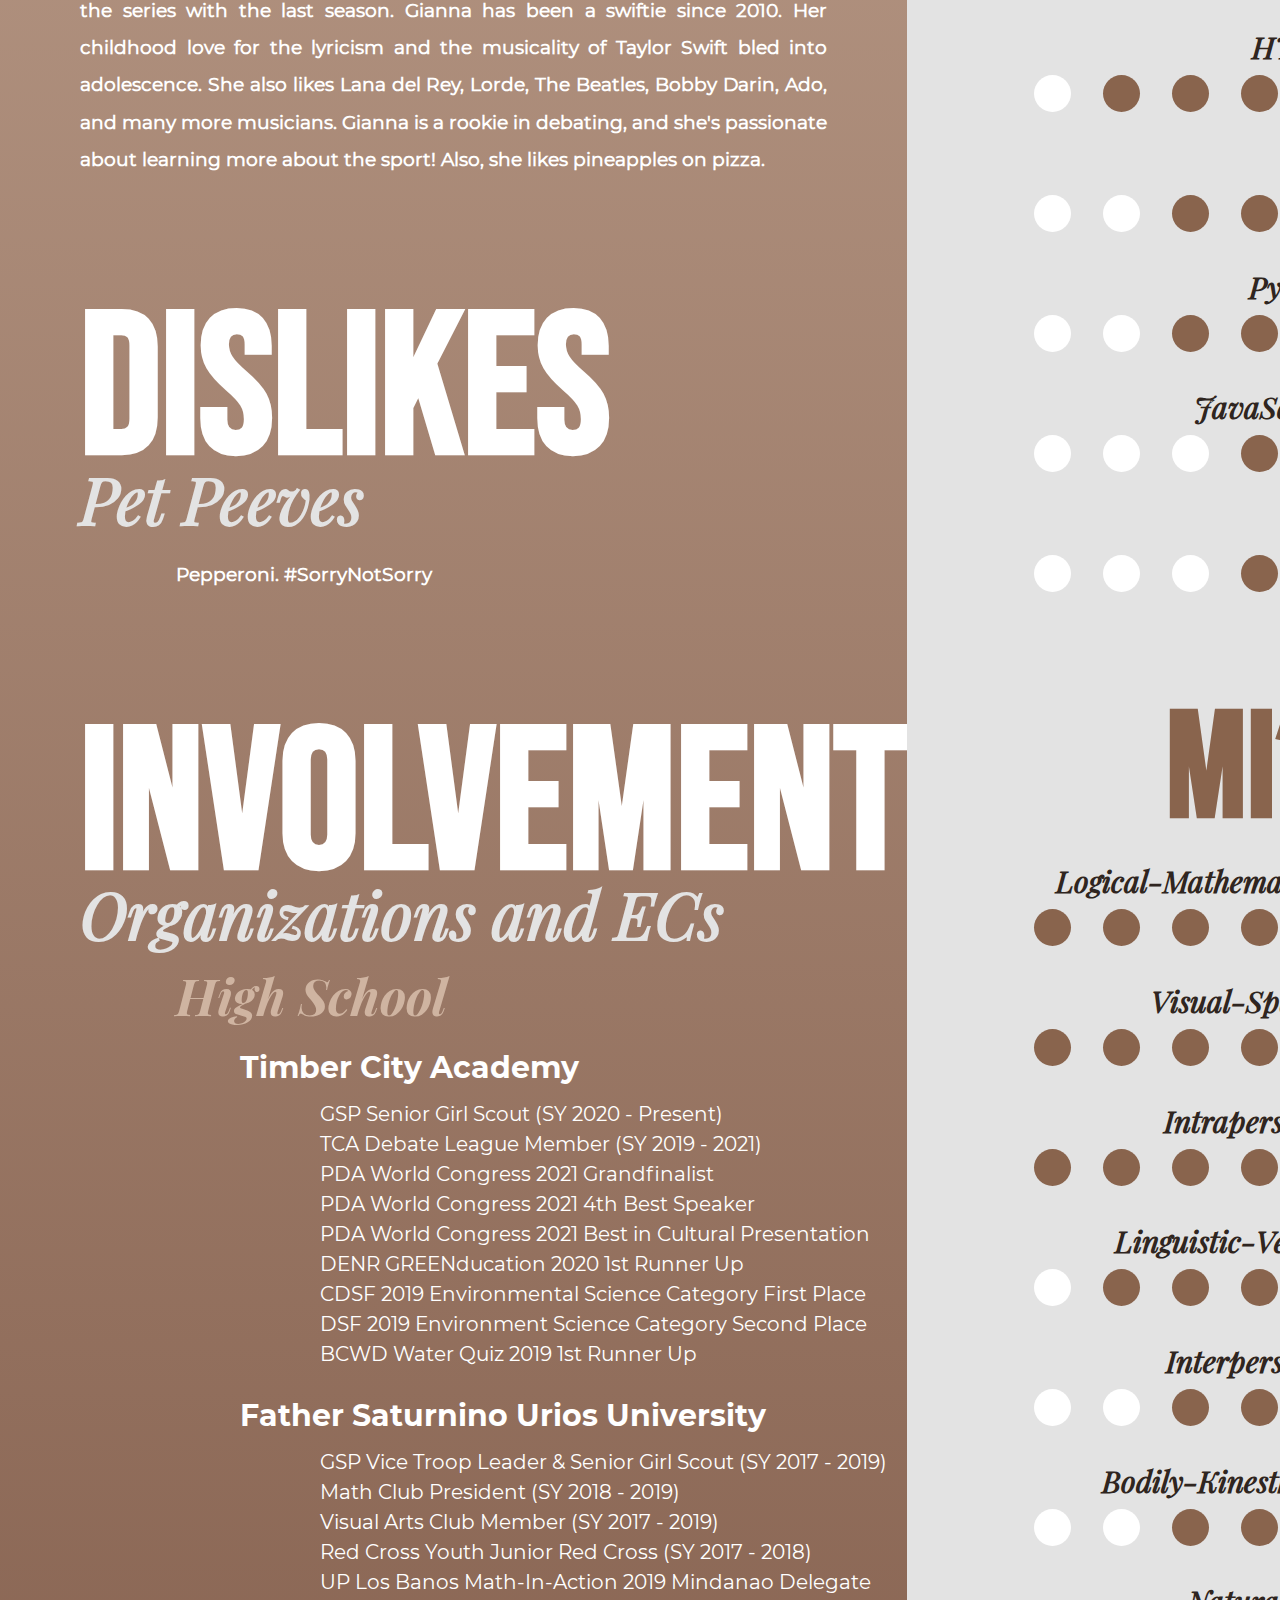
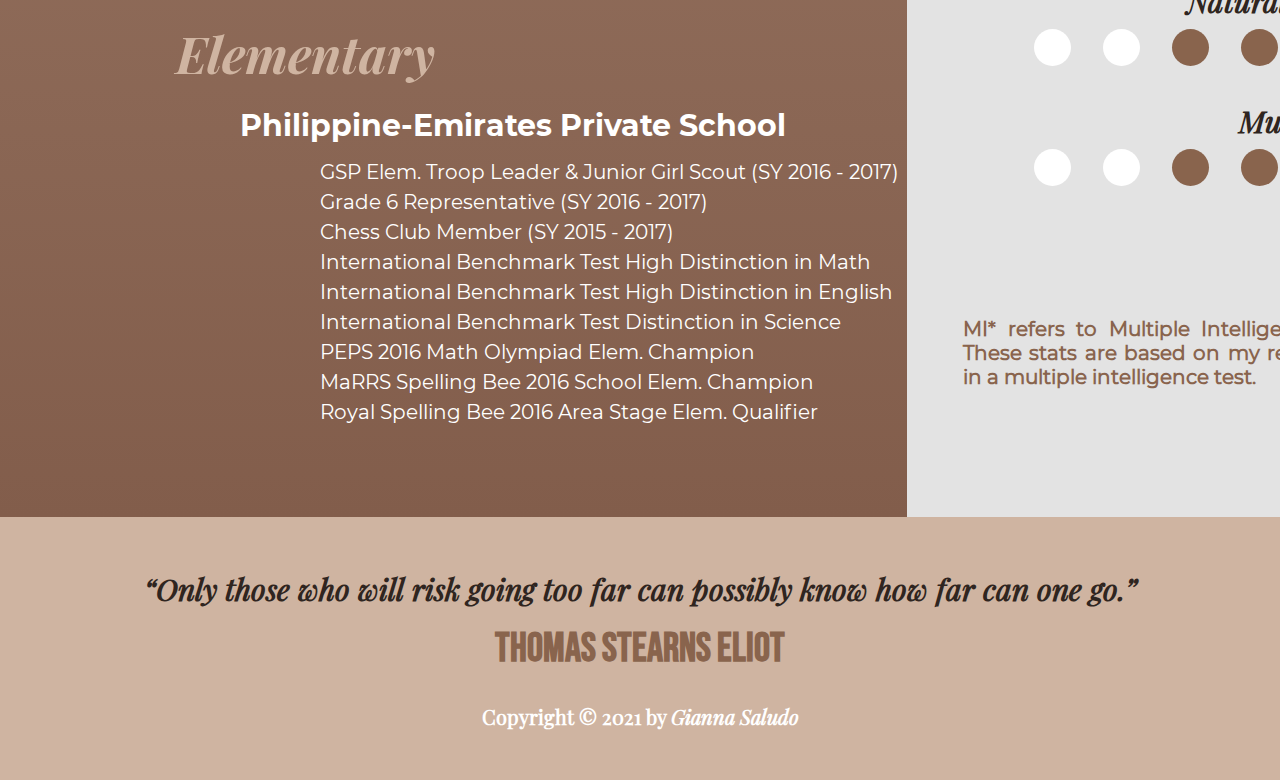
==== commit 95426ee0: "debugging + changes minor" ====
--- a/about.html
+++ b/about.html
@@ -74,6 +74,7 @@
 		</div>
 
 		<div class="sideDIV">
+			<div class="resumecv"><a href="resume.pdf">VIEW MY RESUME</a></div>
 			<img src="pics/pic.jpeg">
 
 			<div id="skillsDIV" class="sideDIVs">
--- a/css/about.css
+++ b/css/about.css
@@ -287,9 +287,9 @@
 }
 
 .sideDIV img {
-	height: 50rem;
+	width: 400px;
 	text-align: center;
-	padding-left: 0.5rem;
+	padding:1rem 2rem 1rem 2.5rem;
 	margin-bottom: -5rem;
 }
 
@@ -314,8 +314,8 @@
 	font-family: montserratReg;
 	color: #89644D;
 	font-size: 20px;
-	margin: 5rem 2.5rem 0 2.5rem;
-	padding: 1rem 1rem 15rem 1rem;
+	margin: 10rem 2.5rem 0 2.5rem;
+	padding: 1rem 1rem 8rem 1rem;
 }
 
 .sideDIVs h3 a {
@@ -325,6 +325,28 @@
 
 .sideDIVs h3 a:hover {
 	color: #2F2520;
+}
+
+.resumecv {
+	text-align: center;
+	margin: 5rem 0 2.5rem 0;
+}
+
+.resumecv a {	
+	border-radius: 50px;
+	border: 2px solid #CFB4A1;
+	padding: 1rem;
+	background-color: white;
+	font-family: playfairBoldItalic;
+	color: #CFB4A1;
+	font-size: 20px;
+	transition: 0.5s;
+}
+
+.resumecv a:hover {
+	background-color: #89644D;
+	border: 2px solid #89644D;
+	color: white;
 }
 
 @media only screen and (max-width: 600px) {
@@ -372,6 +394,11 @@
 
 /* SHAPES */
 
+.rating {
+	display: flex;
+	flex-direction: row-reverse;
+	float: right;
+}
 .circleUnfilled {
 	border-radius: 100%;
 	padding: 1rem;
@@ -379,7 +406,7 @@
 	background-color: white;
 	width: 5px;
 	height: 5px;
-	margin-right: 2.5rem;
+	margin-right: 2rem;
 	margin-top: 0.5rem;
 }
 
@@ -390,15 +417,17 @@
 	background-color: #89644D;
 	width: 5px;
 	height: 5px;
-	margin-right: 2.5rem;
+	margin-right: 2rem;
 	margin-top: 0.5rem;
 }
 
 @media only screen and (max-width: 600px) {
 
 	.rating {
+		display: block;
 		margin-left: 10rem;
 		margin-top: 0.8rem;
+		float: none;
 	}
 	.circleUnfilled {
 	border-radius: 100%;
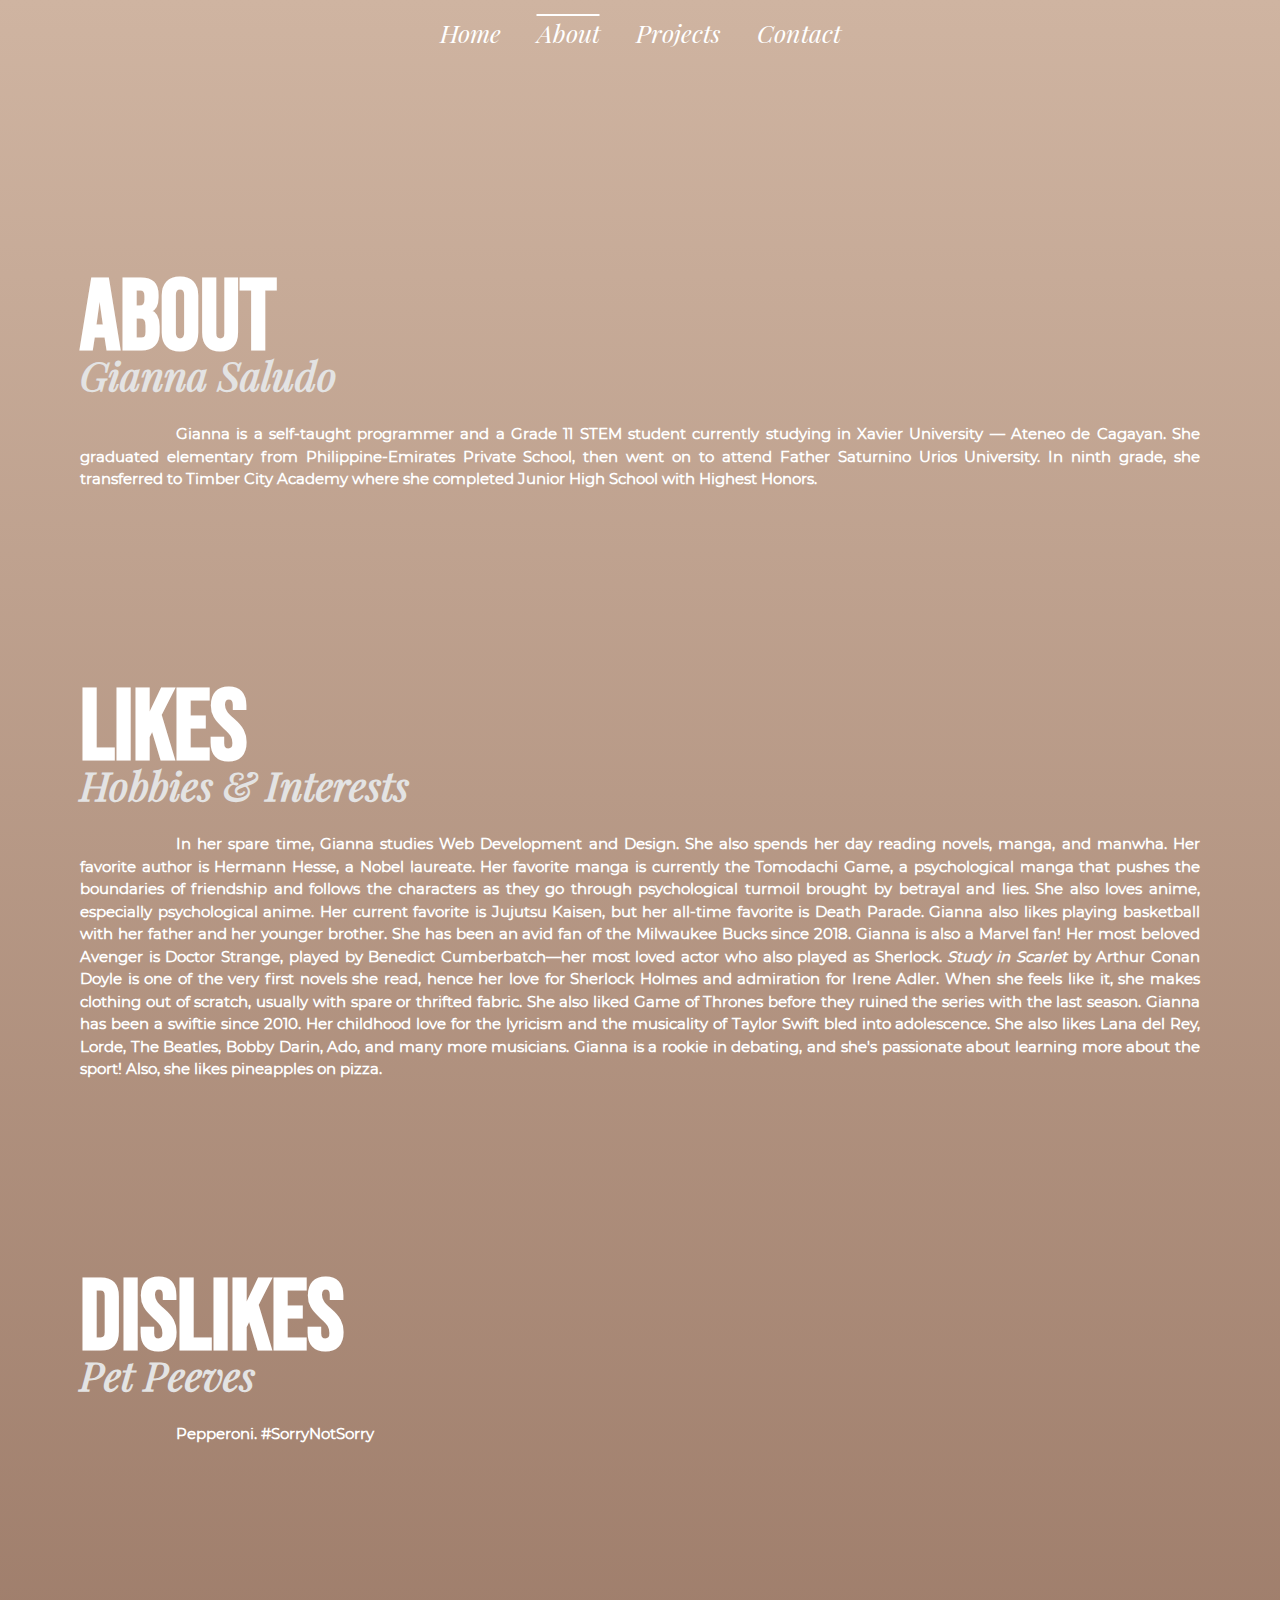
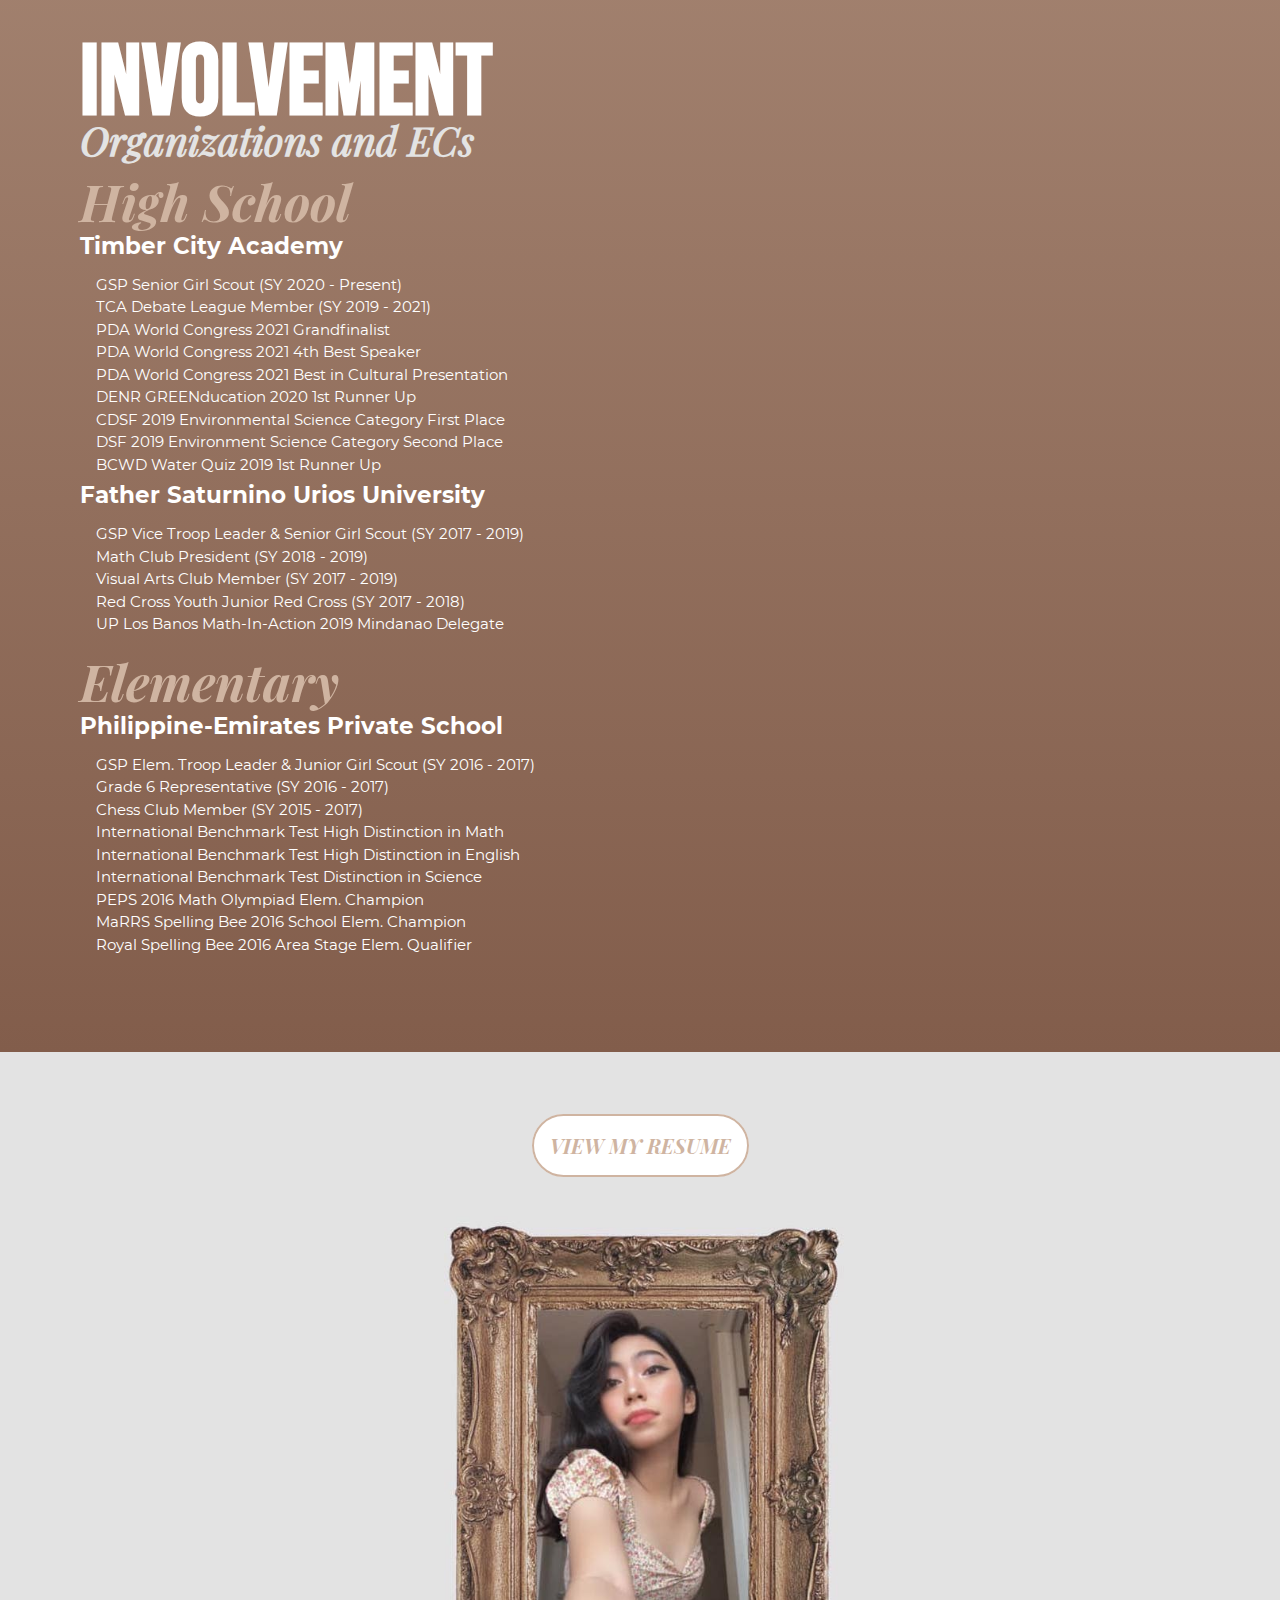
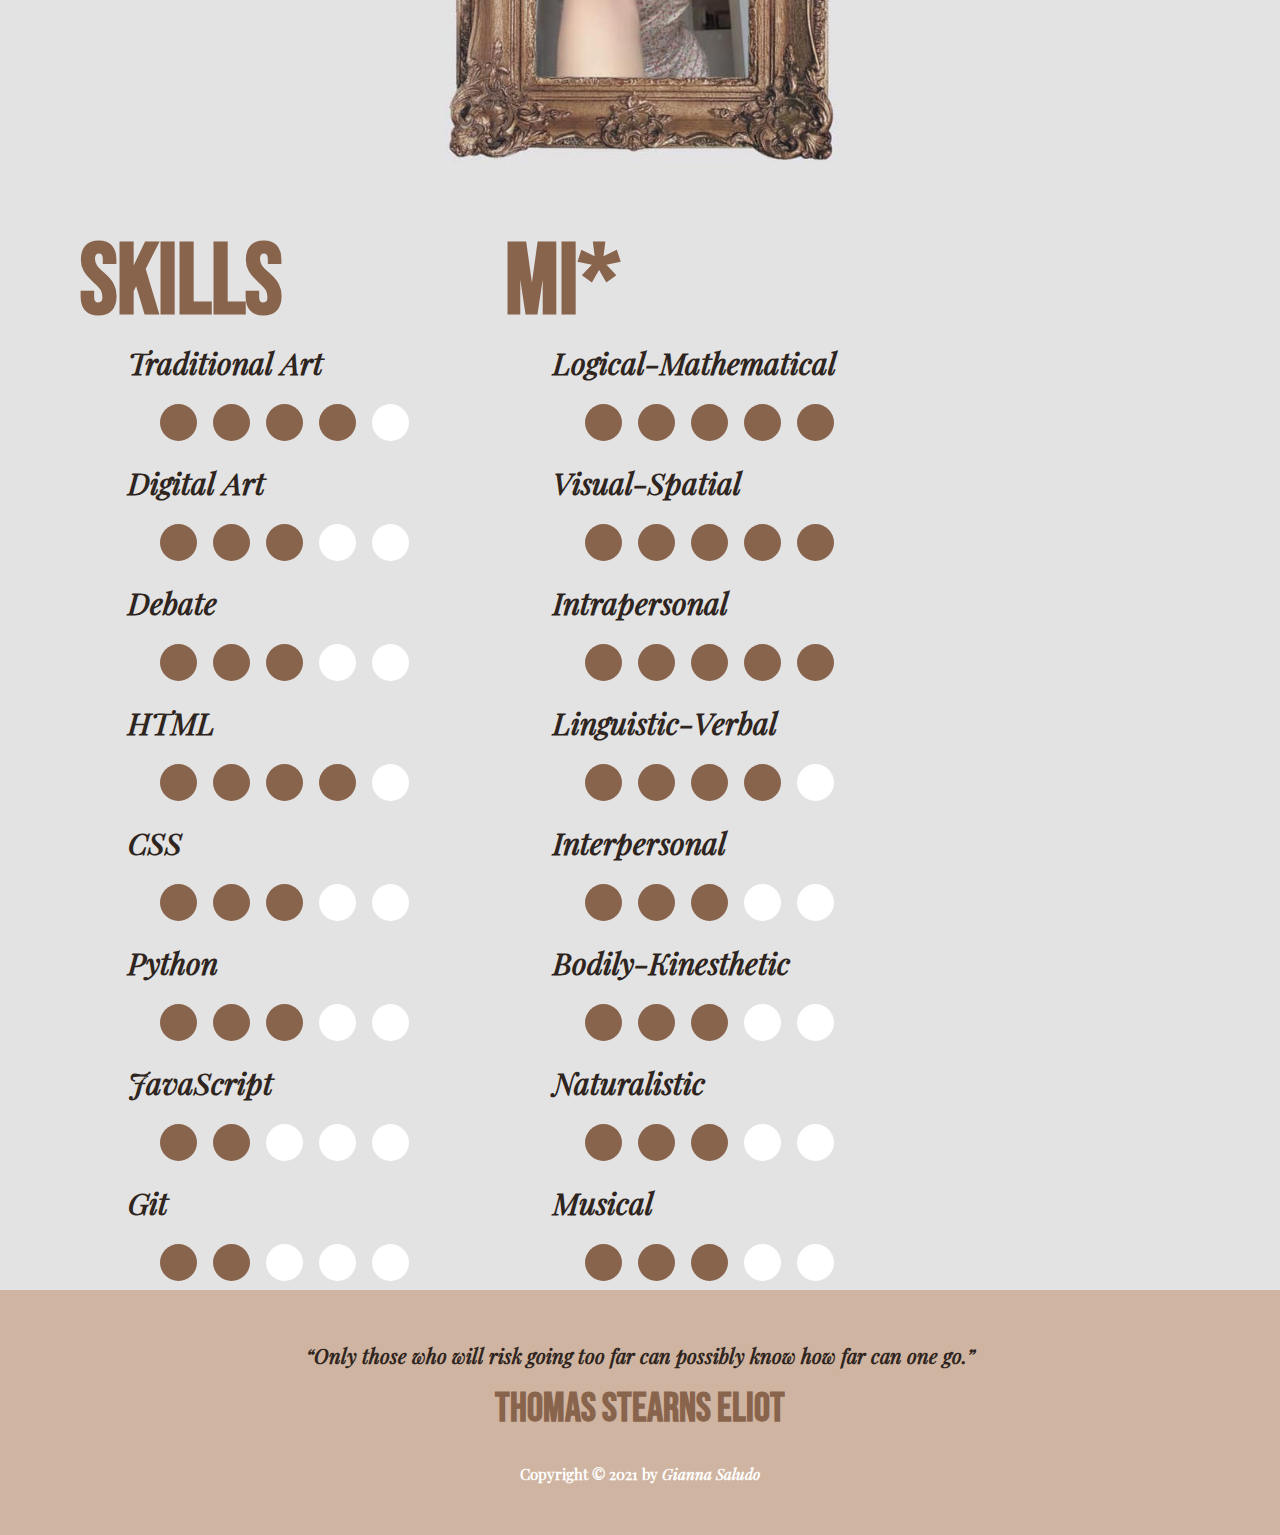
==== commit 170632ca: "about mq added skillsmiParentDIV" ====
--- a/about.html
+++ b/about.html
@@ -77,181 +77,165 @@
 			<div class="resumecv"><a href="resume.pdf">VIEW MY RESUME</a></div>
 			<img src="pics/pic.jpeg">
 
-			<div id="skillsDIV" class="sideDIVs">
-				<h1>SKILLS</h1>
-
-				<h2>Writing</h2>
-				<div class="rating">
-					<div class="circleFilled"></div>
-					<div class="circleFilled"></div>
-					<div class="circleFilled"></div>
-					<div class="circleFilled"></div>
-					<div class="circleUnfilled"></div>
+			<div class="skillsmiParentDIV">
+				<div id="skillsDIV" class="sideDIVs">
+					<h1>SKILLS</h1>
+
+					<h2>Traditional Art</h2>
+					<div class="rating">
+						<div class="circleFilled"></div>
+						<div class="circleFilled"></div>
+						<div class="circleFilled"></div>
+						<div class="circleFilled"></div>
+						<div class="circleUnfilled"></div>
+					</div>
+
+					<h2>Digital Art</h2>
+					<div class="rating">
+						<div class="circleFilled"></div>
+						<div class="circleFilled"></div>
+						<div class="circleFilled"></div>
+						<div class="circleUnfilled"></div>
+						<div class="circleUnfilled"></div>
+					</div>
+
+					<h2>Debate</h2>
+					<div class="rating">
+						<div class="circleFilled"></div>
+						<div class="circleFilled"></div>
+						<div class="circleFilled"></div>
+						<div class="circleUnfilled"></div>
+						<div class="circleUnfilled"></div>
+					</div>
+
+					<h2>HTML</h2>
+					<div class="rating">
+						<div class="circleFilled"></div>
+						<div class="circleFilled"></div>
+						<div class="circleFilled"></div>
+						<div class="circleFilled"></div>
+						<div class="circleUnfilled"></div>
+					</div>
+
+					<h2>CSS</h2>
+					<div class="rating">
+						<div class="circleFilled"></div>
+						<div class="circleFilled"></div>
+						<div class="circleFilled"></div>
+						<div class="circleUnfilled"></div>
+						<div class="circleUnfilled"></div>
+					</div>
+
+					<h2>Python</h2>
+					<div class="rating">
+						<div class="circleFilled"></div>
+						<div class="circleFilled"></div>
+						<div class="circleFilled"></div>
+						<div class="circleUnfilled"></div>
+						<div class="circleUnfilled"></div>
+					</div>
+
+					<h2>JavaScript</h2>
+					<div class="rating">
+						<div class="circleFilled"></div>
+						<div class="circleFilled"></div>
+						<div class="circleUnfilled"></div>
+						<div class="circleUnfilled"></div>
+						<div class="circleUnfilled"></div>
+						</div>	
+
+					<h2>Git</h2>
+					<div class="rating">
+						<div class="circleFilled"></div>
+						<div class="circleFilled"></div>
+						<div class="circleUnfilled"></div>
+						<div class="circleUnfilled"></div>
+						<div class="circleUnfilled"></div>
+					</div>
+						<br><br><br>
 				</div>
 
-				<h2>Debate</h2>
-				<div class="rating">
-					<div class="circleFilled"></div>
-					<div class="circleFilled"></div>
-					<div class="circleFilled"></div>
-					<div class="circleUnfilled"></div>
-					<div class="circleUnfilled"></div>
+				<div id="miDIV" class="sideDIVs">
+					<h1>MI*</h1>
+
+					<h2>Logical-Mathematical</h2>
+					<div class="rating">
+						<div class="circleFilled"></div>
+						<div class="circleFilled"></div>
+						<div class="circleFilled"></div>
+						<div class="circleFilled"></div>
+						<div class="circleFilled"></div>
+					</div>
+						
+					<h2>Visual-Spatial</h2>
+					<div class="rating">
+						<div class="circleFilled"></div>
+						<div class="circleFilled"></div>
+						<div class="circleFilled"></div>
+						<div class="circleFilled"></div>
+						<div class="circleFilled"></div>
+					</div>
+						
+					<h2>Intrapersonal</h2>
+					<div class="rating">
+						<div class="circleFilled"></div>
+						<div class="circleFilled"></div>
+						<div class="circleFilled"></div>
+						<div class="circleFilled"></div>
+						<div class="circleFilled"></div>
+					</div>
+						
+					<h2>Linguistic-Verbal</h2>
+					<div class="rating">
+						<div class="circleFilled"></div>
+						<div class="circleFilled"></div>
+						<div class="circleFilled"></div>
+						<div class="circleFilled"></div>
+						<div class="circleUnfilled"></div>
+					</div>
+
+					<h2>Interpersonal</h2>
+					<div class="rating">
+						<div class="circleFilled"></div>
+						<div class="circleFilled"></div>
+						<div class="circleFilled"></div>
+						<div class="circleUnfilled"></div>
+						<div class="circleUnfilled"></div>
+					</div>
+
+					<h2>Bodily-Kinesthetic</h2>
+					<div class="rating">
+						<div class="circleFilled"></div>
+						<div class="circleFilled"></div>
+						<div class="circleFilled"></div>
+						<div class="circleUnfilled"></div>
+						<div class="circleUnfilled"></div>
+					</div>
+
+					<h2>Naturalistic</h2>
+					<div class="rating">
+						<div class="circleFilled"></div>
+						<div class="circleFilled"></div>
+						<div class="circleFilled"></div>
+						<div class="circleUnfilled"></div>
+						<div class="circleUnfilled"></div>
+						</div>	
+
+					<h2>Musical</h2>
+					<div class="rating">
+						<div class="circleFilled"></div>
+						<div class="circleFilled"></div>
+						<div class="circleFilled"></div>
+						<div class="circleUnfilled"></div>
+						<div class="circleUnfilled"></div>
+					</div>
+
+					<!--
+					<h3>
+						MI* refers to Multiple Intelligence. These stats are based on my result in a <a href="https://alis.alberta.ca/careerinsite/know-yourself/multiple-intelligences-quiz/" target="_blank">multiple intelligence test</a>.
+					</h3>
+					 -->
 				</div>
-					<br><br><br>
-
-				<h2>Art & Design</h2>
-				<div class="rating">
-					<div class="circleFilled"></div>
-					<div class="circleFilled"></div>
-					<div class="circleFilled"></div>
-					<div class="circleFilled"></div>
-					<div class="circleUnfilled"></div>
-				</div>
-
-				<h2>Traditional Art</h2>
-				<div class="rating">
-					<div class="circleFilled"></div>
-					<div class="circleFilled"></div>
-					<div class="circleFilled"></div>
-					<div class="circleFilled"></div>
-					<div class="circleUnfilled"></div>
-				</div>
-
-				<h2>Digital Art</h2>
-				<div class="rating">
-					<div class="circleFilled"></div>
-					<div class="circleFilled"></div>
-					<div class="circleFilled"></div>
-					<div class="circleUnfilled"></div>
-					<div class="circleUnfilled"></div>
-				</div>
-					<br><br><br>
-
-				<h2>HTML</h2>
-				<div class="rating">
-					<div class="circleFilled"></div>
-					<div class="circleFilled"></div>
-					<div class="circleFilled"></div>
-					<div class="circleFilled"></div>
-					<div class="circleUnfilled"></div>
-				</div>
-
-				<h2>CSS</h2>
-				<div class="rating">
-					<div class="circleFilled"></div>
-					<div class="circleFilled"></div>
-					<div class="circleFilled"></div>
-					<div class="circleUnfilled"></div>
-					<div class="circleUnfilled"></div>
-				</div>
-
-				<h2>Python</h2>
-				<div class="rating">
-					<div class="circleFilled"></div>
-					<div class="circleFilled"></div>
-					<div class="circleFilled"></div>
-					<div class="circleUnfilled"></div>
-					<div class="circleUnfilled"></div>
-				</div>
-
-				<h2>JavaScript</h2>
-				<div class="rating">
-					<div class="circleFilled"></div>
-					<div class="circleFilled"></div>
-					<div class="circleUnfilled"></div>
-					<div class="circleUnfilled"></div>
-					<div class="circleUnfilled"></div>
-					</div>	
-
-				<h2>Git</h2>
-				<div class="rating">
-					<div class="circleFilled"></div>
-					<div class="circleFilled"></div>
-					<div class="circleUnfilled"></div>
-					<div class="circleUnfilled"></div>
-					<div class="circleUnfilled"></div>
-				</div>
-					<br><br><br>
-			</div>
-
-			<div id="miDIV" class="sideDIVs">
-				<h1>MI*</h1>
-
-				<h2>Logical-Mathematical</h2>
-				<div class="rating">
-					<div class="circleFilled"></div>
-					<div class="circleFilled"></div>
-					<div class="circleFilled"></div>
-					<div class="circleFilled"></div>
-					<div class="circleFilled"></div>
-				</div>
-					
-				<h2>Visual-Spatial</h2>
-				<div class="rating">
-					<div class="circleFilled"></div>
-					<div class="circleFilled"></div>
-					<div class="circleFilled"></div>
-					<div class="circleFilled"></div>
-					<div class="circleFilled"></div>
-				</div>
-					
-				<h2>Intrapersonal</h2>
-				<div class="rating">
-					<div class="circleFilled"></div>
-					<div class="circleFilled"></div>
-					<div class="circleFilled"></div>
-					<div class="circleFilled"></div>
-					<div class="circleFilled"></div>
-				</div>
-					
-				<h2>Linguistic-Verbal</h2>
-				<div class="rating">
-					<div class="circleFilled"></div>
-					<div class="circleFilled"></div>
-					<div class="circleFilled"></div>
-					<div class="circleFilled"></div>
-					<div class="circleUnfilled"></div>
-				</div>
-
-				<h2>Interpersonal</h2>
-				<div class="rating">
-					<div class="circleFilled"></div>
-					<div class="circleFilled"></div>
-					<div class="circleFilled"></div>
-					<div class="circleUnfilled"></div>
-					<div class="circleUnfilled"></div>
-				</div>
-
-				<h2>Bodily-Kinesthetic</h2>
-				<div class="rating">
-					<div class="circleFilled"></div>
-					<div class="circleFilled"></div>
-					<div class="circleFilled"></div>
-					<div class="circleUnfilled"></div>
-					<div class="circleUnfilled"></div>
-				</div>
-
-				<h2>Naturalistic</h2>
-				<div class="rating">
-					<div class="circleFilled"></div>
-					<div class="circleFilled"></div>
-					<div class="circleFilled"></div>
-					<div class="circleUnfilled"></div>
-					<div class="circleUnfilled"></div>
-					</div>	
-
-				<h2>Musical</h2>
-				<div class="rating">
-					<div class="circleFilled"></div>
-					<div class="circleFilled"></div>
-					<div class="circleFilled"></div>
-					<div class="circleUnfilled"></div>
-					<div class="circleUnfilled"></div>
-				</div>
-					
-				<h3>
-					MI* refers to Multiple Intelligence. These stats are based on my result in a <a href="https://alis.alberta.ca/careerinsite/know-yourself/multiple-intelligences-quiz/" target="_blank">multiple intelligence test</a>.
-				</h3>
 			</div>
 		</div>
 	</div>
--- a/css/about.css
+++ b/css/about.css
@@ -112,7 +112,7 @@
 	font-size: 20px;
 }
 
-@media only screen and (max-width: 600px) {
+@media only screen and (max-width: 1366px) {
 
 ul {
 	margin-left: 1rem;
@@ -161,7 +161,7 @@
 	}
 }
 
-@media only screen and (max-width: 600px) {
+@media only screen and (max-width: 1366px) {
 
 nav a {
 	padding: 1rem;
@@ -184,7 +184,7 @@
 	padding-left: 5rem;
 }
 
-@media only screen and (max-width: 600px) {
+@media only screen and (max-width: 1366px) {
 
 .containerDIV {
 	flex-direction: column;
@@ -200,6 +200,7 @@
 
 .aboutDIV {
 	padding-bottom: 3rem ;
+	margin: 3rem;
 }
 
 .aboutDIV h1 {
@@ -244,7 +245,7 @@
 	font-size: 30px;
 }
 
-@media only screen and (max-width: 600px) {
+@media only screen and (max-width: 1366px) {
 
 .aboutDIV {
 	padding-bottom: 3rem;
@@ -349,7 +350,7 @@
 	color: white;
 }
 
-@media only screen and (max-width: 600px) {
+@media only screen and (max-width: 1366px) {
 
 .sideDIV {
 	width: 100%;
@@ -357,9 +358,7 @@
 }
 
 .sideDIV img {
-	height: 50rem;
-	padding-left: 0.5rem;
-	ma
+	margin-bottom: 0;
 }
 
 .sideDIVs h1 {
@@ -389,7 +388,17 @@
 .sideDIVs h3 a:hover {
 	color: #2F2520;
 }
-
+}
+
+@media only screen and (min-width: 900px) and (max-width: 1366px) {
+.skillsmiParentDIV {
+	display: flex;
+	flex-direction: row;
+}
+
+.miDIV {
+	float: right;
+}
 }
 
 /* SHAPES */
@@ -421,7 +430,7 @@
 	margin-top: 0.5rem;
 }
 
-@media only screen and (max-width: 600px) {
+@media only screen and (max-width: 1366px) {
 
 	.rating {
 		display: block;
@@ -490,7 +499,7 @@
 	color: #89644D;
 }
 
-@media only screen and (max-width: 600px) {
+@media only screen and (max-width: 1366px) {
 
 .quoteDIV h1 {
 	font-family: playfairItalic;
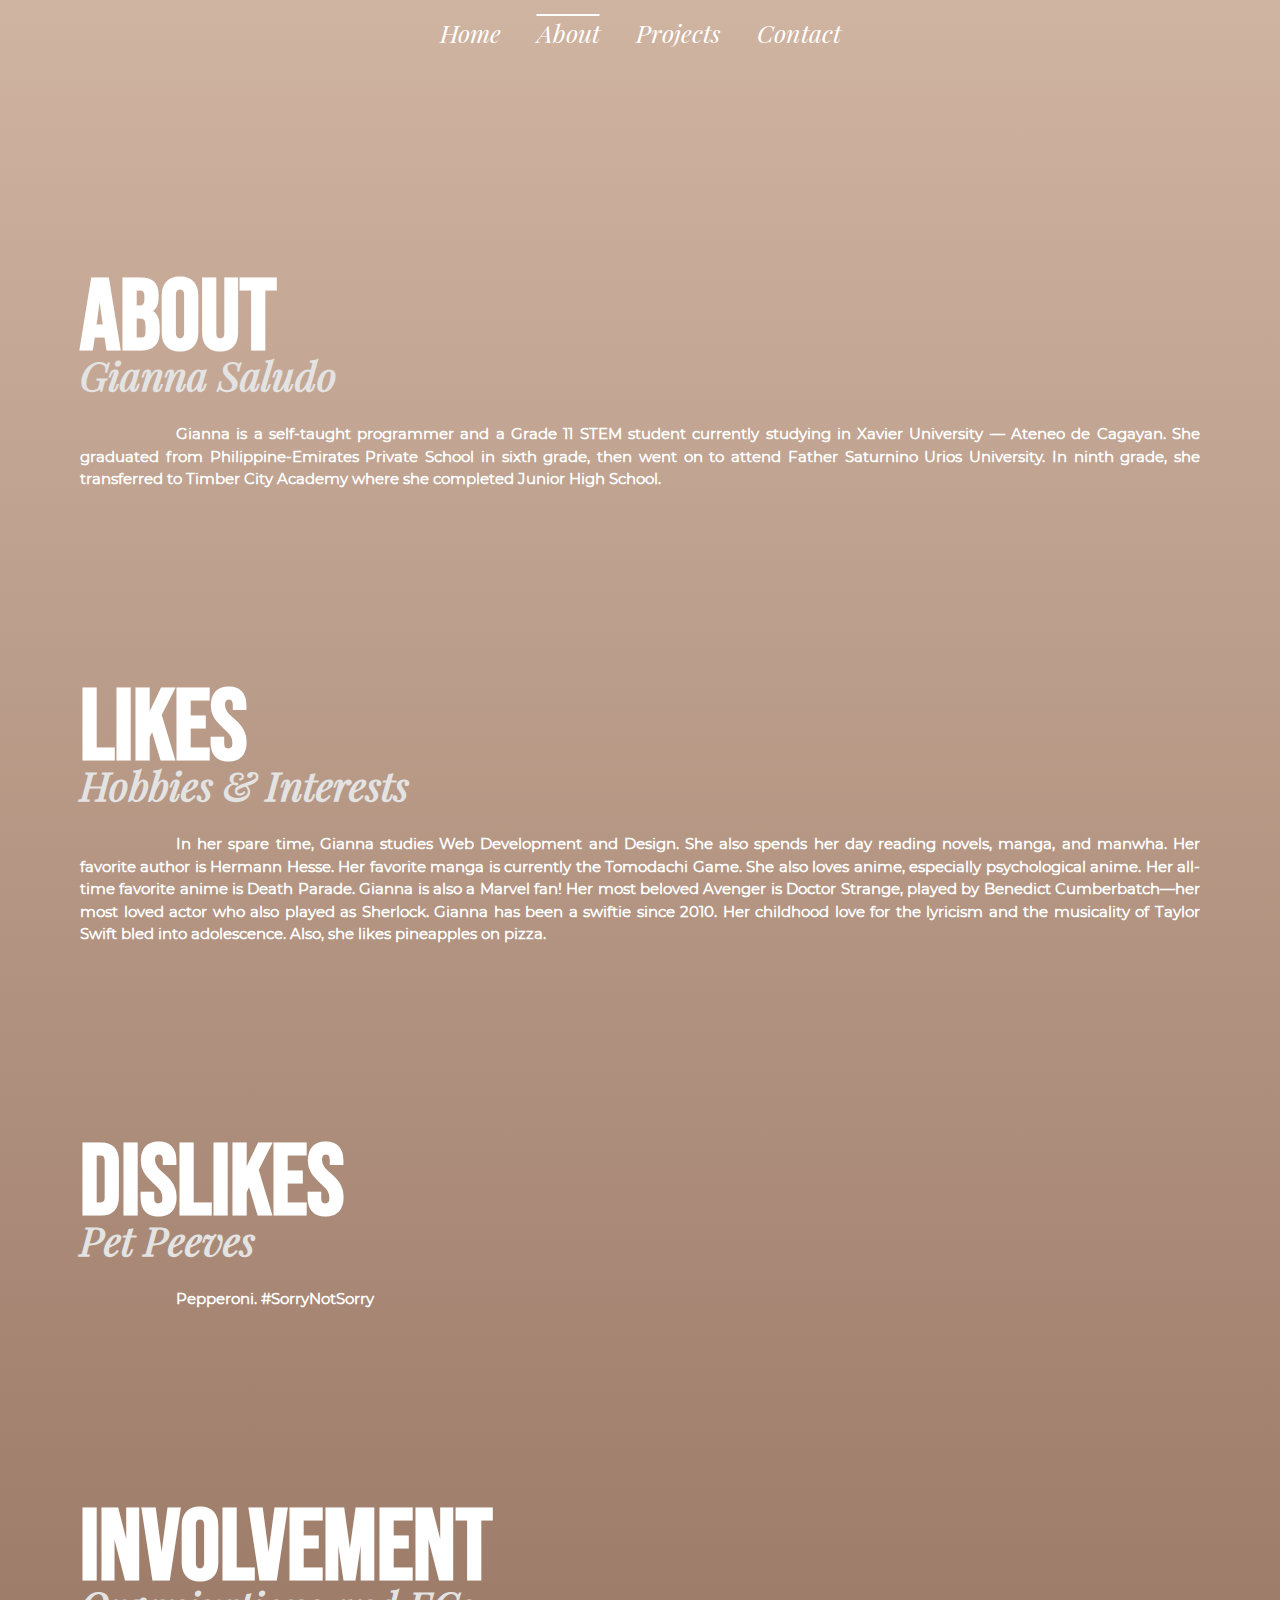
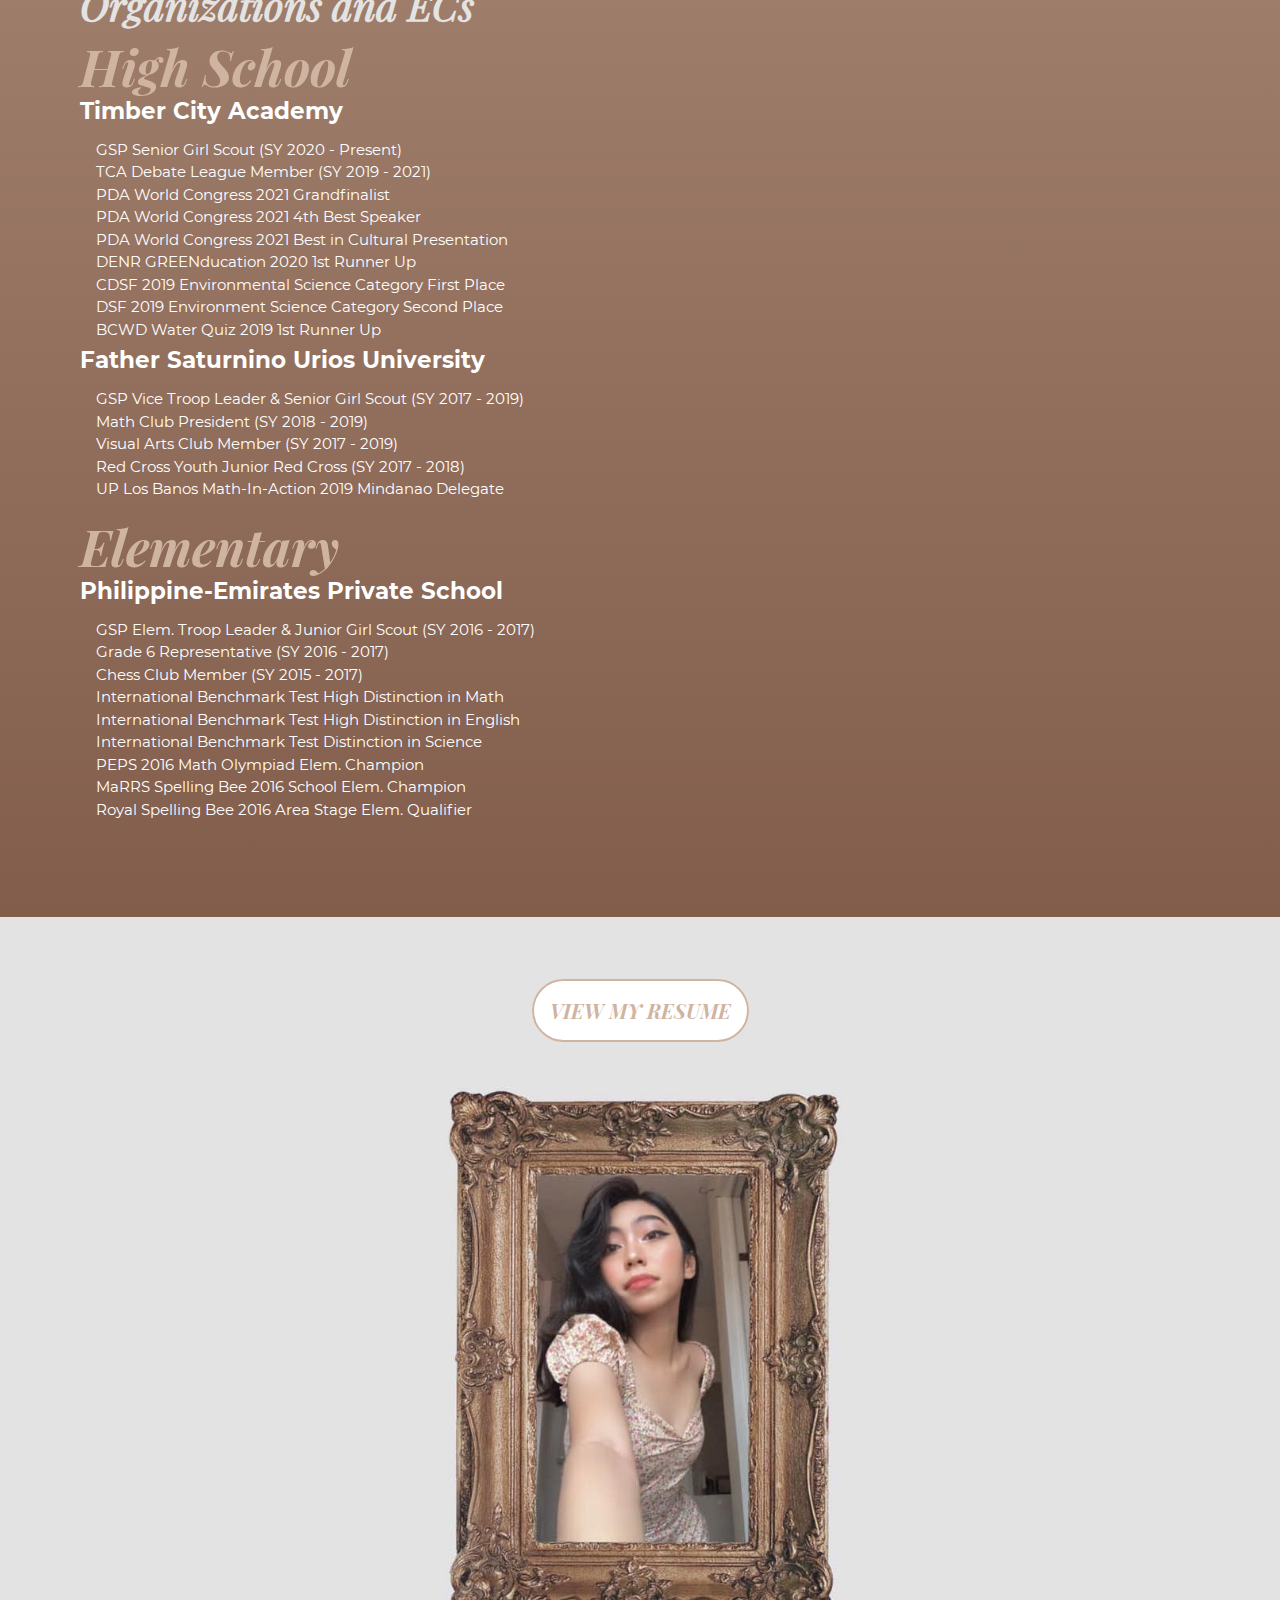
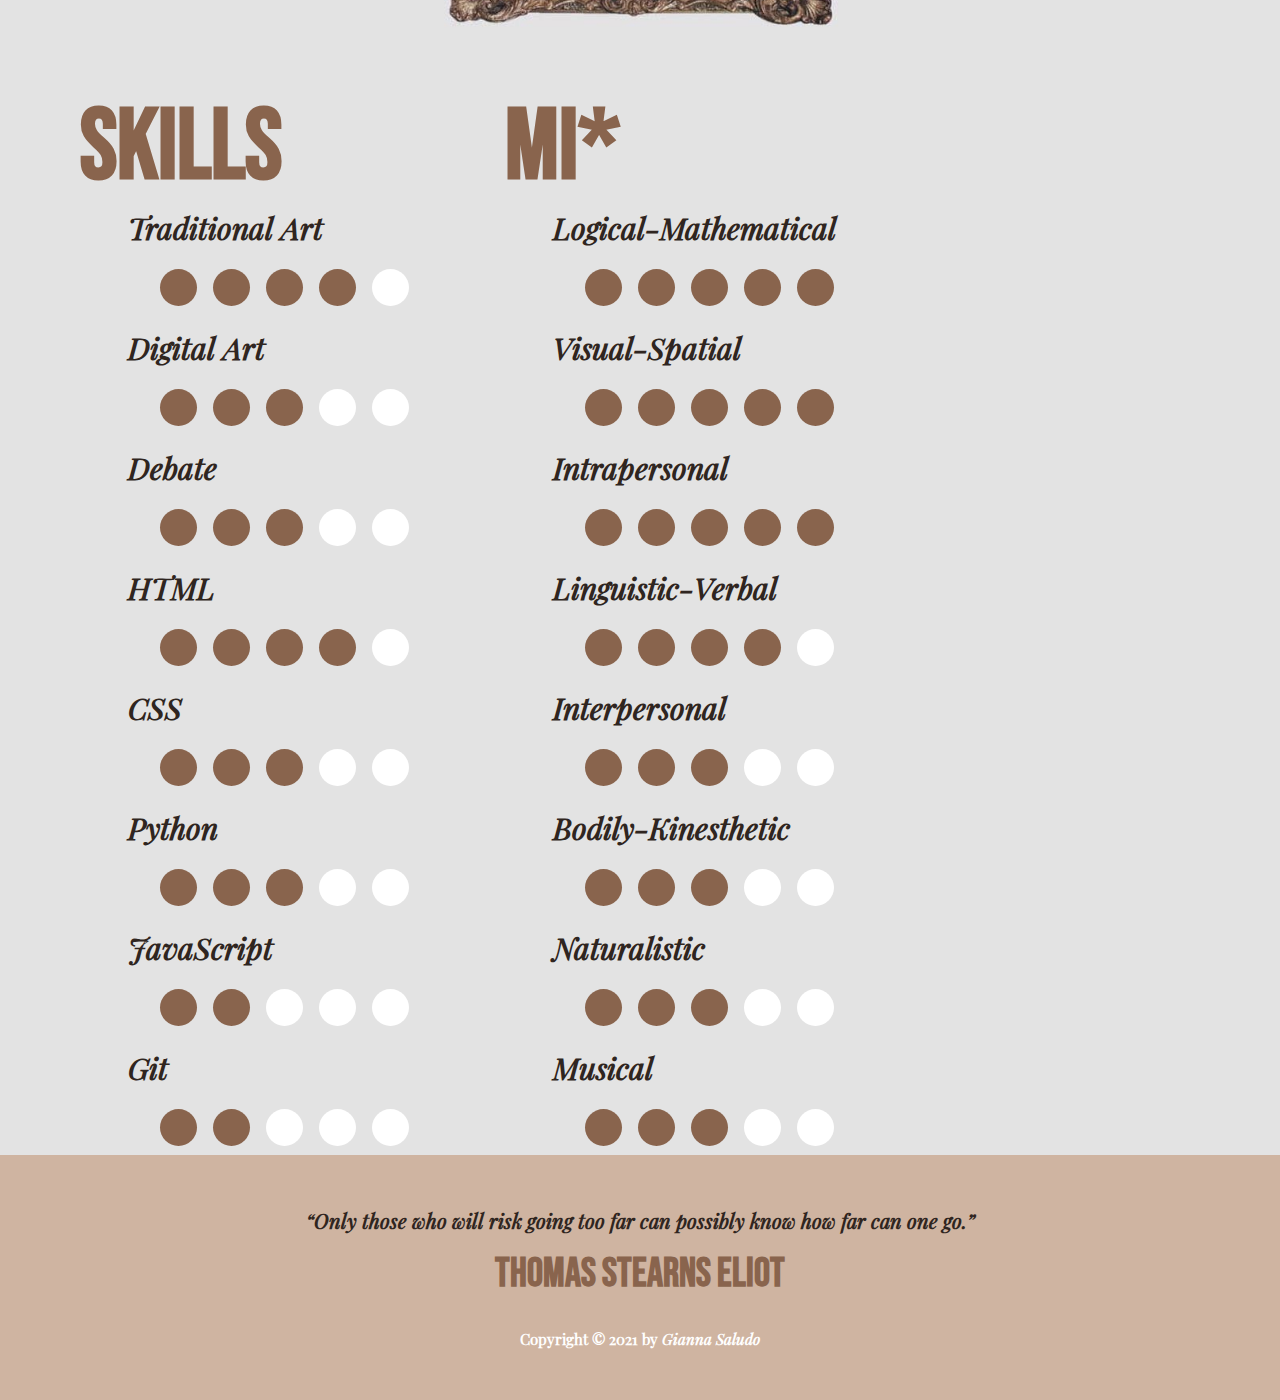
==== commit 485b2a78: "mq" ====
--- a/about.html
+++ b/about.html
@@ -18,13 +18,13 @@
 			<div id="about" class="aboutDIV">
 				<h1>ABOUT</h1>
 				<h2>Gianna Saludo</h2>
-				<h3>Gianna is a self-taught programmer and a Grade 11 STEM student currently studying in Xavier University &mdash; Ateneo de Cagayan. She graduated elementary from Philippine-Emirates Private School, then went on to attend Father Saturnino Urios University. In ninth grade, she transferred to Timber City Academy where she completed Junior High School with Highest Honors. </h3>
+				<h3>Gianna is a self-taught programmer and a Grade 11 STEM student currently studying in Xavier University &mdash; Ateneo de Cagayan. She graduated from Philippine-Emirates Private School in sixth grade, then went on to attend Father Saturnino Urios University. In ninth grade, she transferred to Timber City Academy where she completed Junior High School. </h3>
 			</div>
 
 			<div id="likes" class="aboutDIV">
 				<h1>LIKES</h1>
 				<h2>Hobbies & Interests</h2>
-				<h3>In her spare time, Gianna studies Web Development and Design. She also spends her day reading novels, manga, and manwha. Her favorite author is Hermann Hesse, a Nobel laureate. Her favorite manga is currently the Tomodachi Game, a psychological manga that pushes the boundaries of friendship and follows the characters as they go through psychological turmoil brought by betrayal and lies.  She also loves anime, especially psychological anime. Her current favorite is Jujutsu Kaisen, but her all-time favorite is Death Parade. Gianna also likes playing basketball with her father and her younger brother. She has been an avid fan of the Milwaukee Bucks since 2018. Gianna is also a Marvel fan! Her most beloved Avenger is Doctor Strange, played by Benedict Cumberbatch&mdash;her most loved actor who also played as Sherlock. <i>Study in Scarlet</i> by Arthur Conan Doyle is one of the very first novels she read, hence her love for Sherlock Holmes and admiration for Irene Adler. When she feels like it, she makes clothing out of scratch, usually with spare or thrifted fabric. She also liked Game of Thrones before they ruined the series with the last season. Gianna has been a swiftie since 2010. Her childhood love for the lyricism and the musicality of Taylor Swift bled into adolescence. She also likes Lana del Rey, Lorde, The Beatles, Bobby Darin, Ado, and many more musicians. Gianna is a rookie in debating, and she's passionate about learning more about the sport! Also, she likes pineapples on pizza.</h3>
+				<h3>In her spare time, Gianna studies Web Development and Design. She also spends her day reading novels, manga, and manwha. Her favorite author is Hermann Hesse. Her favorite manga is currently the Tomodachi Game. She also loves anime, especially psychological anime. Her all-time favorite anime is Death Parade. Gianna is also a Marvel fan! Her most beloved Avenger is Doctor Strange, played by Benedict Cumberbatch&mdash;her most loved actor who also played as Sherlock. Gianna has been a swiftie since 2010. Her childhood love for the lyricism and the musicality of Taylor Swift bled into adolescence. Also, she likes pineapples on pizza.</h3>
 			</div>
 
 			<div id="dislikes" class="aboutDIV">
--- a/css/about.css
+++ b/css/about.css
@@ -104,7 +104,7 @@
 
 ul {
 	list-style-type: none;
-	margin-left: 15rem;
+	margin-left: 7rem;
 	margin-top: 1rem;
 	color: white;
 	font-family: montserratReg;
@@ -229,7 +229,7 @@
 .aboutDIV h4 {
 	color: #CFB4A1;
 	font-family: playfairBoldItalic;
-	text-indent: 1in;
+	text-indent: 0.5in;
 	text-align: justify;
 	margin:  2rem 5rem 0 0;
 	line-height: 1;
@@ -240,7 +240,7 @@
 	color: white;
 	font-family: montserratBold;
 	text-align: justify;
-	margin:  2rem 5rem 0 10rem;
+	margin:  2rem 5rem 0 5rem;
 	line-height: 1;
 	font-size: 30px;
 }
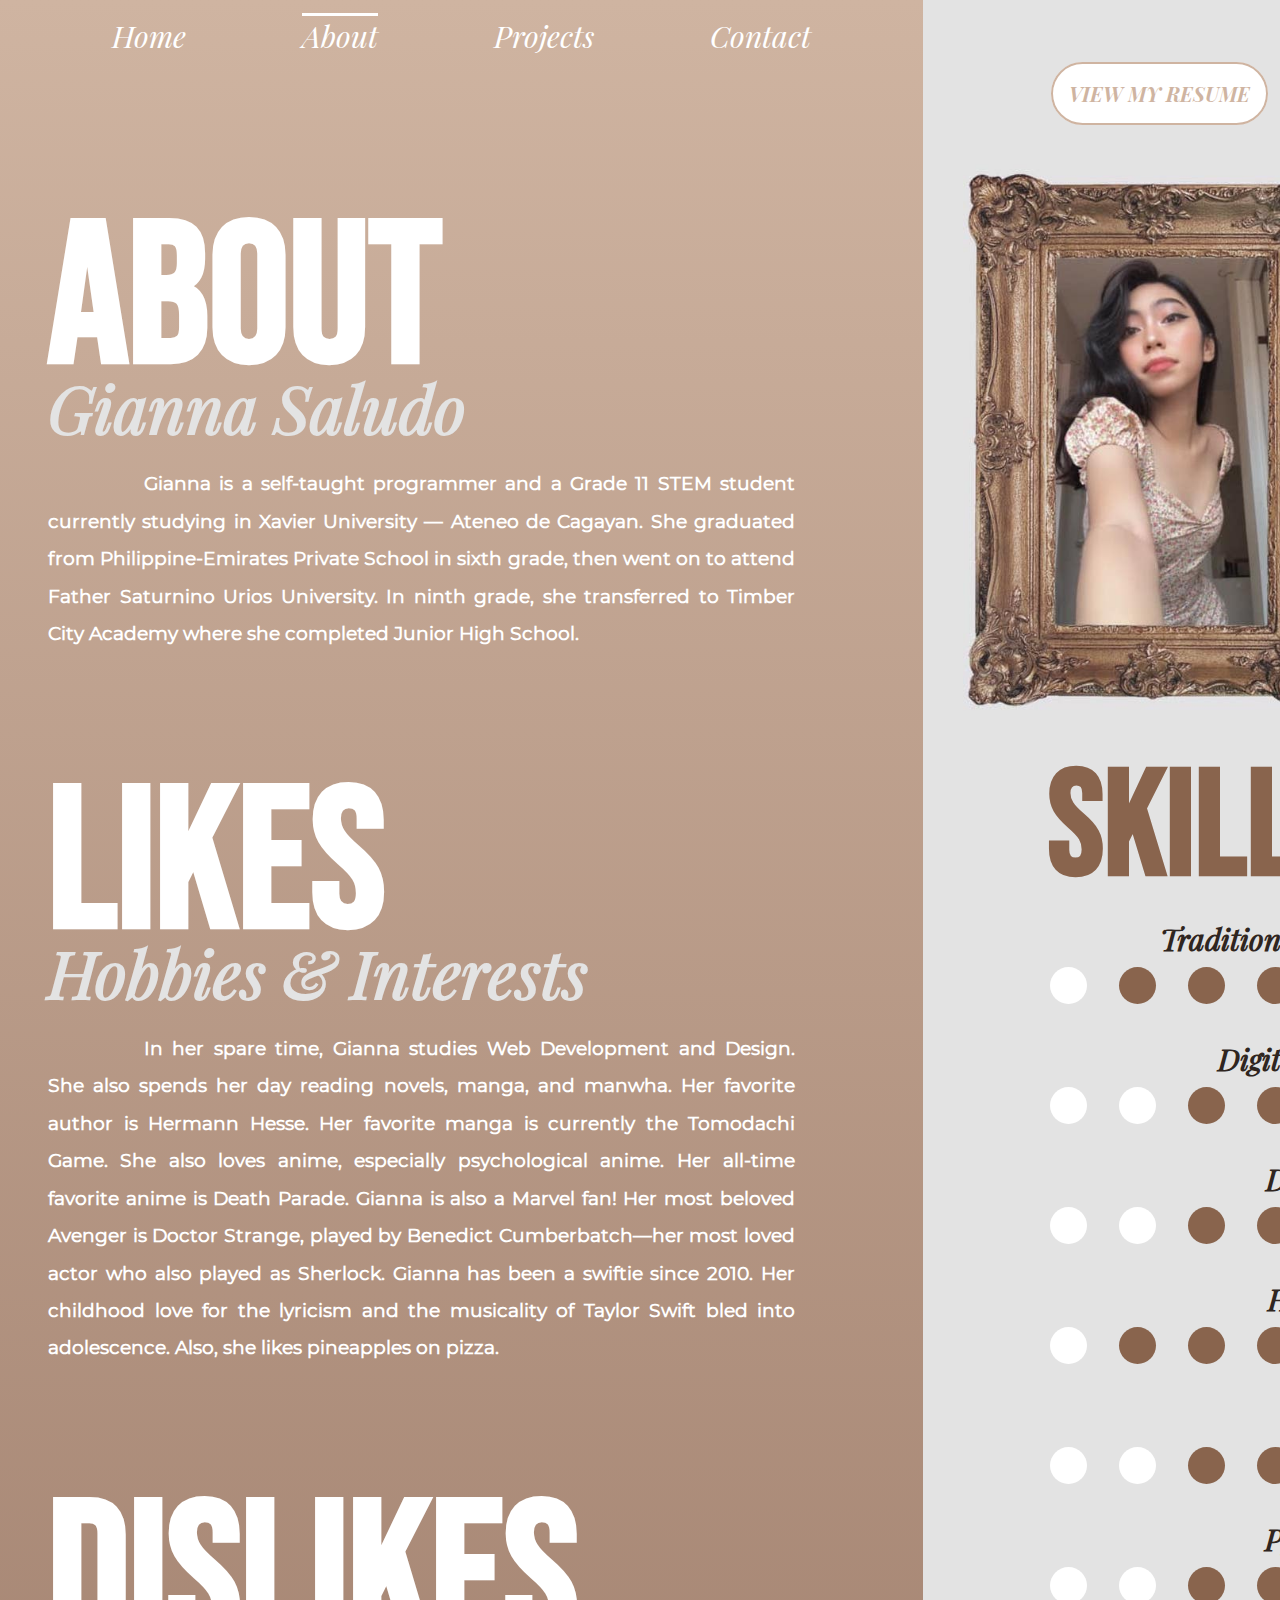
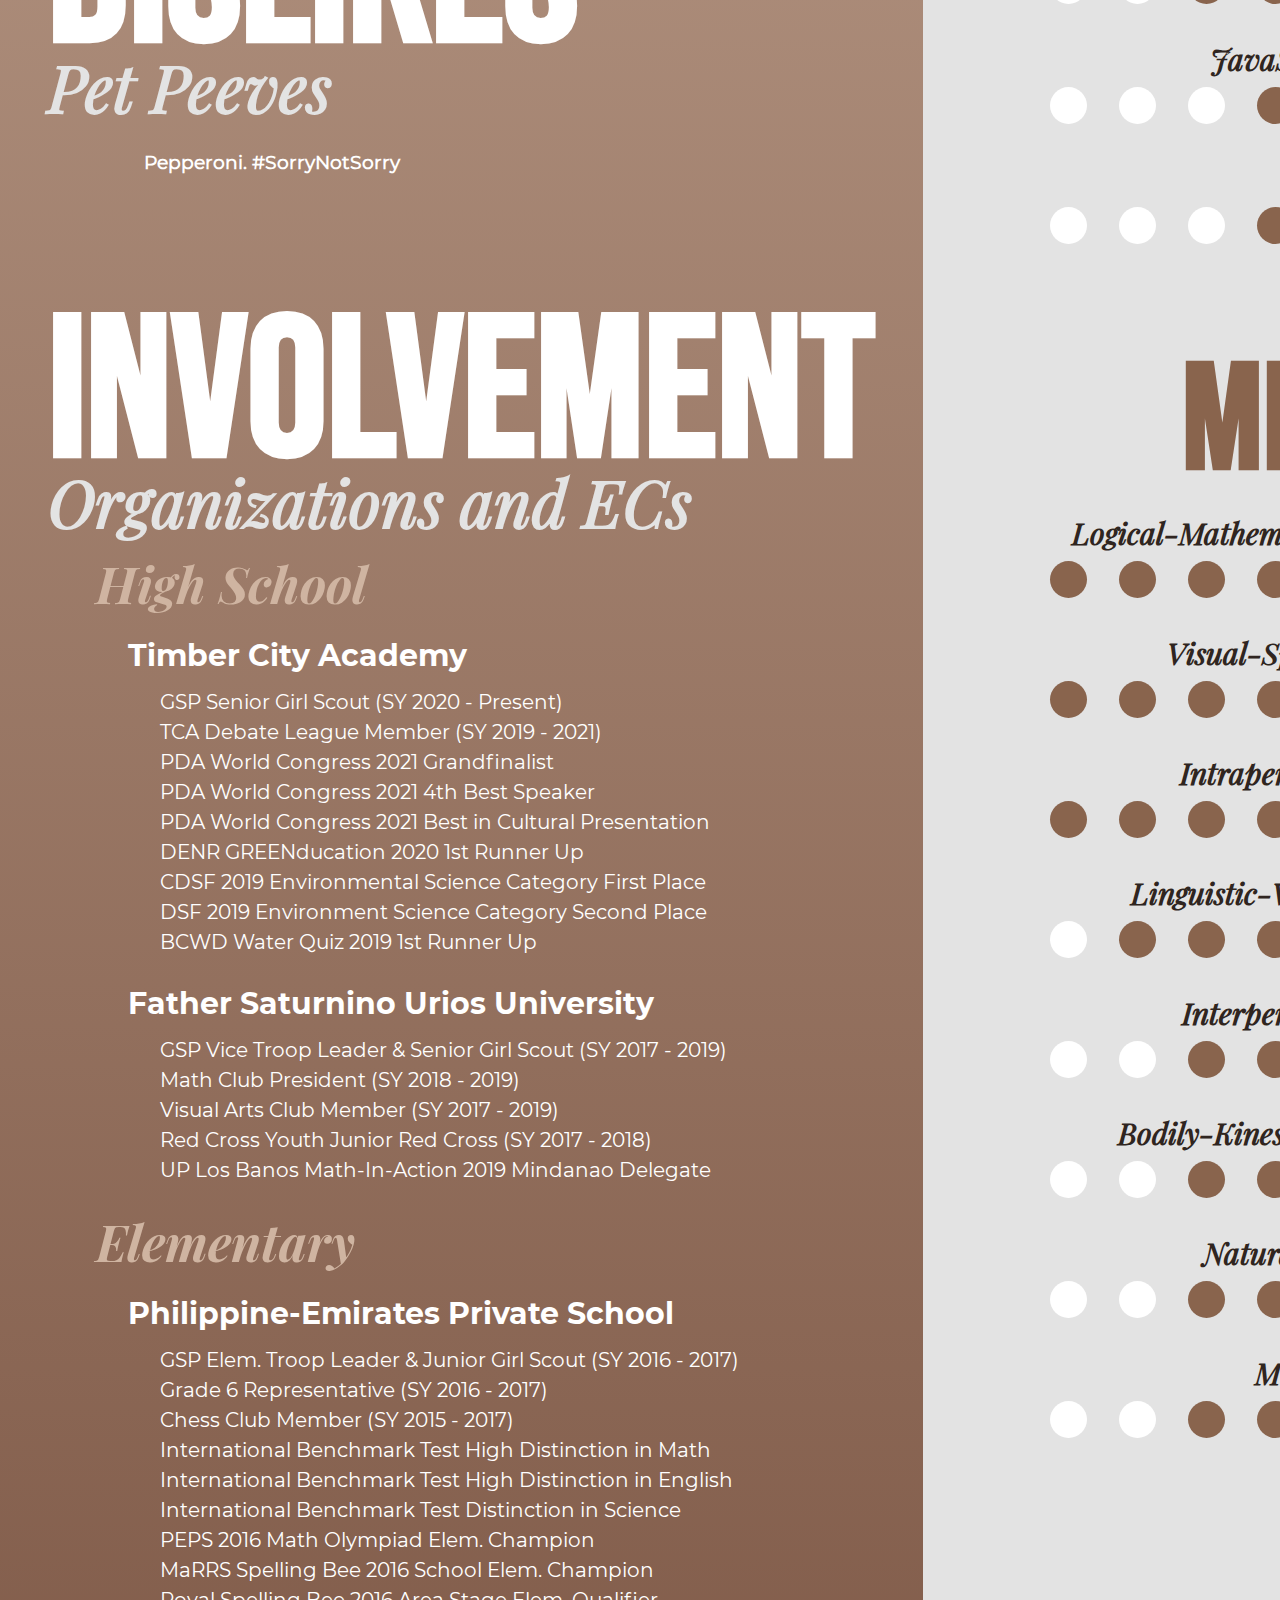
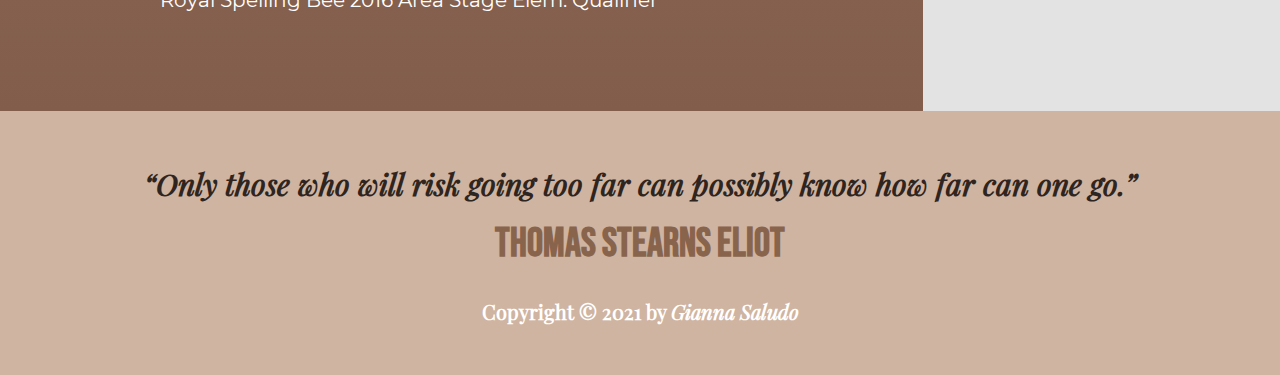
==== commit 6e3eef8b: "mq fixed the bug" ====
--- a/about.html
+++ b/about.html
@@ -6,246 +6,248 @@
 	<link rel="stylesheet" type="text/css" href="css/about.css">
 </head>
 <body>
-	<div class="containerDIV">
-		<div class="mainDIV">
-			<nav>
-				<a href="index.html">Home</a>
-				<a class="active" href="#">About</a>
-				<a href="project.html">Projects</a>
-				<a href="contact.html">Contact</a>
-			</nav>
-				
-			<div id="about" class="aboutDIV">
-				<h1>ABOUT</h1>
-				<h2>Gianna Saludo</h2>
-				<h3>Gianna is a self-taught programmer and a Grade 11 STEM student currently studying in Xavier University &mdash; Ateneo de Cagayan. She graduated from Philippine-Emirates Private School in sixth grade, then went on to attend Father Saturnino Urios University. In ninth grade, she transferred to Timber City Academy where she completed Junior High School. </h3>
+	<div class="parentDIV">
+		<div class="containerDIV">
+			<div class="mainDIV">
+				<nav>
+					<a href="index.html">Home</a>
+					<a class="active" href="#">About</a>
+					<a href="project.html">Projects</a>
+					<a href="contact.html">Contact</a>
+				</nav>
+					
+				<div id="about" class="aboutDIV">
+					<h1>ABOUT</h1>
+					<h2>Gianna Saludo</h2>
+					<h3>Gianna is a self-taught programmer and a Grade 11 STEM student currently studying in Xavier University &mdash; Ateneo de Cagayan. She graduated from Philippine-Emirates Private School in sixth grade, then went on to attend Father Saturnino Urios University. In ninth grade, she transferred to Timber City Academy where she completed Junior High School. </h3>
+				</div>
+
+				<div id="likes" class="aboutDIV">
+					<h1>LIKES</h1>
+					<h2>Hobbies & Interests</h2>
+					<h3>In her spare time, Gianna studies Web Development and Design. She also spends her day reading novels, manga, and manwha. Her favorite author is Hermann Hesse. Her favorite manga is currently the Tomodachi Game. She also loves anime, especially psychological anime. Her all-time favorite anime is Death Parade. Gianna is also a Marvel fan! Her most beloved Avenger is Doctor Strange, played by Benedict Cumberbatch&mdash;her most loved actor who also played as Sherlock. Gianna has been a swiftie since 2010. Her childhood love for the lyricism and the musicality of Taylor Swift bled into adolescence. Also, she likes pineapples on pizza.</h3>
+				</div>
+
+				<div id="dislikes" class="aboutDIV">
+					<h1>DISLIKES</h1>
+					<h2>Pet Peeves</h2>
+					<h3>Pepperoni. #SorryNotSorry</h3>
+				</div>
+
+				<div id="involvements" class="aboutDIV">
+					<h1>INVOLVEMENT</h1>
+					<h2>Organizations and ECs</h2>
+					<h4>High School</h4>
+					<h5>Timber City Academy</h5>
+						<ul>
+							<li> GSP Senior Girl Scout (SY 2020 - Present) </li>
+							<li> TCA Debate League Member (SY 2019 - 2021) </li>
+							<li> PDA World Congress 2021 Grandfinalist</li>
+							<li>PDA World Congress 2021 4th Best Speaker</li>
+							<li>PDA World Congress 2021 Best in Cultural Presentation</li>
+							<li>DENR GREENducation 2020 1st Runner Up</li>
+							<li>CDSF 2019 Environmental Science Category First Place</li>
+							<li>DSF 2019 Environment Science Category Second Place</li>
+							<li>BCWD Water Quiz 2019 1st Runner Up</li>
+						</ul>
+					<h5>Father Saturnino Urios University</h5>
+						<ul>
+							<li> GSP Vice Troop Leader & Senior Girl Scout (SY 2017 - 2019) </li>
+							<li> Math Club President (SY 2018 - 2019) </li>
+							<li> Visual Arts Club Member (SY 2017 - 2019)</li>
+							<li> Red Cross Youth Junior Red Cross (SY 2017 - 2018)</li>
+							<li> UP Los Banos Math-In-Action 2019 Mindanao Delegate </li>
+						</ul>
+					<h4>Elementary</h4>
+					<h5>Philippine-Emirates Private School</h5>
+						<ul>
+							<li> GSP Elem. Troop Leader & Junior Girl Scout (SY 2016 - 2017) </li>
+							<li> Grade 6 Representative (SY 2016 - 2017) </li>
+							<li> Chess Club Member (SY 2015 - 2017) </li>
+							<li>International Benchmark Test High Distinction in Math </li>
+							<li>International Benchmark Test High Distinction in English </li>
+							<li>International Benchmark Test Distinction in Science </li>
+							<li> PEPS 2016 Math Olympiad Elem. Champion</li>
+							<li> MaRRS Spelling Bee 2016 School Elem. Champion </li>
+							<li> Royal Spelling Bee 2016 Area Stage Elem. Qualifier </li>
+						</ul>
+				</div>
 			</div>
 
-			<div id="likes" class="aboutDIV">
-				<h1>LIKES</h1>
-				<h2>Hobbies & Interests</h2>
-				<h3>In her spare time, Gianna studies Web Development and Design. She also spends her day reading novels, manga, and manwha. Her favorite author is Hermann Hesse. Her favorite manga is currently the Tomodachi Game. She also loves anime, especially psychological anime. Her all-time favorite anime is Death Parade. Gianna is also a Marvel fan! Her most beloved Avenger is Doctor Strange, played by Benedict Cumberbatch&mdash;her most loved actor who also played as Sherlock. Gianna has been a swiftie since 2010. Her childhood love for the lyricism and the musicality of Taylor Swift bled into adolescence. Also, she likes pineapples on pizza.</h3>
-			</div>
-
-			<div id="dislikes" class="aboutDIV">
-				<h1>DISLIKES</h1>
-				<h2>Pet Peeves</h2>
-				<h3>Pepperoni. #SorryNotSorry</h3>
-			</div>
-
-			<div id="involvements" class="aboutDIV">
-				<h1>INVOLVEMENT</h1>
-				<h2>Organizations and ECs</h2>
-				<h4>High School</h4>
-				<h5>Timber City Academy</h5>
-					<ul>
-						<li> GSP Senior Girl Scout (SY 2020 - Present) </li>
-						<li> TCA Debate League Member (SY 2019 - 2021) </li>
-						<li> PDA World Congress 2021 Grandfinalist</li>
-						<li>PDA World Congress 2021 4th Best Speaker</li>
-						<li>PDA World Congress 2021 Best in Cultural Presentation</li>
-						<li>DENR GREENducation 2020 1st Runner Up</li>
-						<li>CDSF 2019 Environmental Science Category First Place</li>
-						<li>DSF 2019 Environment Science Category Second Place</li>
-						<li>BCWD Water Quiz 2019 1st Runner Up</li>
-					</ul>
-				<h5>Father Saturnino Urios University</h5>
-					<ul>
-						<li> GSP Vice Troop Leader & Senior Girl Scout (SY 2017 - 2019) </li>
-						<li> Math Club President (SY 2018 - 2019) </li>
-						<li> Visual Arts Club Member (SY 2017 - 2019)</li>
-						<li> Red Cross Youth Junior Red Cross (SY 2017 - 2018)</li>
-						<li> UP Los Banos Math-In-Action 2019 Mindanao Delegate </li>
-					</ul>
-				<h4>Elementary</h4>
-				<h5>Philippine-Emirates Private School</h5>
-					<ul>
-						<li> GSP Elem. Troop Leader & Junior Girl Scout (SY 2016 - 2017) </li>
-						<li> Grade 6 Representative (SY 2016 - 2017) </li>
-						<li> Chess Club Member (SY 2015 - 2017) </li>
-						<li>International Benchmark Test High Distinction in Math </li>
-						<li>International Benchmark Test High Distinction in English </li>
-						<li>International Benchmark Test Distinction in Science </li>
-						<li> PEPS 2016 Math Olympiad Elem. Champion</li>
-						<li> MaRRS Spelling Bee 2016 School Elem. Champion </li>
-						<li> Royal Spelling Bee 2016 Area Stage Elem. Qualifier </li>
-					</ul>
+			<div class="sideDIV">
+				<div class="resumecv"><a href="resume.pdf">VIEW MY RESUME</a></div>
+				<img src="pics/pic.jpeg">
+
+				<div class="skillsmiParentDIV">
+					<div id="skillsDIV" class="sideDIVs">
+						<h1>SKILLS</h1>
+
+						<h2>Traditional Art</h2>
+						<div class="rating">
+							<div class="circleFilled"></div>
+							<div class="circleFilled"></div>
+							<div class="circleFilled"></div>
+							<div class="circleFilled"></div>
+							<div class="circleUnfilled"></div>
+						</div>
+
+						<h2>Digital Art</h2>
+						<div class="rating">
+							<div class="circleFilled"></div>
+							<div class="circleFilled"></div>
+							<div class="circleFilled"></div>
+							<div class="circleUnfilled"></div>
+							<div class="circleUnfilled"></div>
+						</div>
+
+						<h2>Debate</h2>
+						<div class="rating">
+							<div class="circleFilled"></div>
+							<div class="circleFilled"></div>
+							<div class="circleFilled"></div>
+							<div class="circleUnfilled"></div>
+							<div class="circleUnfilled"></div>
+						</div>
+
+						<h2>HTML</h2>
+						<div class="rating">
+							<div class="circleFilled"></div>
+							<div class="circleFilled"></div>
+							<div class="circleFilled"></div>
+							<div class="circleFilled"></div>
+							<div class="circleUnfilled"></div>
+						</div>
+
+						<h2>CSS</h2>
+						<div class="rating">
+							<div class="circleFilled"></div>
+							<div class="circleFilled"></div>
+							<div class="circleFilled"></div>
+							<div class="circleUnfilled"></div>
+							<div class="circleUnfilled"></div>
+						</div>
+
+						<h2>Python</h2>
+						<div class="rating">
+							<div class="circleFilled"></div>
+							<div class="circleFilled"></div>
+							<div class="circleFilled"></div>
+							<div class="circleUnfilled"></div>
+							<div class="circleUnfilled"></div>
+						</div>
+
+						<h2>JavaScript</h2>
+						<div class="rating">
+							<div class="circleFilled"></div>
+							<div class="circleFilled"></div>
+							<div class="circleUnfilled"></div>
+							<div class="circleUnfilled"></div>
+							<div class="circleUnfilled"></div>
+							</div>	
+
+						<h2>Git</h2>
+						<div class="rating">
+							<div class="circleFilled"></div>
+							<div class="circleFilled"></div>
+							<div class="circleUnfilled"></div>
+							<div class="circleUnfilled"></div>
+							<div class="circleUnfilled"></div>
+						</div>
+							<br><br><br>
+					</div>
+
+					<div id="miDIV" class="sideDIVs">
+						<h1>MI*</h1>
+
+						<h2>Logical-Mathematical</h2>
+						<div class="rating">
+							<div class="circleFilled"></div>
+							<div class="circleFilled"></div>
+							<div class="circleFilled"></div>
+							<div class="circleFilled"></div>
+							<div class="circleFilled"></div>
+						</div>
+							
+						<h2>Visual-Spatial</h2>
+						<div class="rating">
+							<div class="circleFilled"></div>
+							<div class="circleFilled"></div>
+							<div class="circleFilled"></div>
+							<div class="circleFilled"></div>
+							<div class="circleFilled"></div>
+						</div>
+							
+						<h2>Intrapersonal</h2>
+						<div class="rating">
+							<div class="circleFilled"></div>
+							<div class="circleFilled"></div>
+							<div class="circleFilled"></div>
+							<div class="circleFilled"></div>
+							<div class="circleFilled"></div>
+						</div>
+							
+						<h2>Linguistic-Verbal</h2>
+						<div class="rating">
+							<div class="circleFilled"></div>
+							<div class="circleFilled"></div>
+							<div class="circleFilled"></div>
+							<div class="circleFilled"></div>
+							<div class="circleUnfilled"></div>
+						</div>
+
+						<h2>Interpersonal</h2>
+						<div class="rating">
+							<div class="circleFilled"></div>
+							<div class="circleFilled"></div>
+							<div class="circleFilled"></div>
+							<div class="circleUnfilled"></div>
+							<div class="circleUnfilled"></div>
+						</div>
+
+						<h2>Bodily-Kinesthetic</h2>
+						<div class="rating">
+							<div class="circleFilled"></div>
+							<div class="circleFilled"></div>
+							<div class="circleFilled"></div>
+							<div class="circleUnfilled"></div>
+							<div class="circleUnfilled"></div>
+						</div>
+
+						<h2>Naturalistic</h2>
+						<div class="rating">
+							<div class="circleFilled"></div>
+							<div class="circleFilled"></div>
+							<div class="circleFilled"></div>
+							<div class="circleUnfilled"></div>
+							<div class="circleUnfilled"></div>
+							</div>	
+
+						<h2>Musical</h2>
+						<div class="rating">
+							<div class="circleFilled"></div>
+							<div class="circleFilled"></div>
+							<div class="circleFilled"></div>
+							<div class="circleUnfilled"></div>
+							<div class="circleUnfilled"></div>
+						</div>
+
+						<!--
+						<h3>
+							MI* refers to Multiple Intelligence. These stats are based on my result in a <a href="https://alis.alberta.ca/careerinsite/know-yourself/multiple-intelligences-quiz/" target="_blank">multiple intelligence test</a>.
+						</h3>
+						 -->
+					</div>
+				</div>
 			</div>
 		</div>
 
-		<div class="sideDIV">
-			<div class="resumecv"><a href="resume.pdf">VIEW MY RESUME</a></div>
-			<img src="pics/pic.jpeg">
-
-			<div class="skillsmiParentDIV">
-				<div id="skillsDIV" class="sideDIVs">
-					<h1>SKILLS</h1>
-
-					<h2>Traditional Art</h2>
-					<div class="rating">
-						<div class="circleFilled"></div>
-						<div class="circleFilled"></div>
-						<div class="circleFilled"></div>
-						<div class="circleFilled"></div>
-						<div class="circleUnfilled"></div>
-					</div>
-
-					<h2>Digital Art</h2>
-					<div class="rating">
-						<div class="circleFilled"></div>
-						<div class="circleFilled"></div>
-						<div class="circleFilled"></div>
-						<div class="circleUnfilled"></div>
-						<div class="circleUnfilled"></div>
-					</div>
-
-					<h2>Debate</h2>
-					<div class="rating">
-						<div class="circleFilled"></div>
-						<div class="circleFilled"></div>
-						<div class="circleFilled"></div>
-						<div class="circleUnfilled"></div>
-						<div class="circleUnfilled"></div>
-					</div>
-
-					<h2>HTML</h2>
-					<div class="rating">
-						<div class="circleFilled"></div>
-						<div class="circleFilled"></div>
-						<div class="circleFilled"></div>
-						<div class="circleFilled"></div>
-						<div class="circleUnfilled"></div>
-					</div>
-
-					<h2>CSS</h2>
-					<div class="rating">
-						<div class="circleFilled"></div>
-						<div class="circleFilled"></div>
-						<div class="circleFilled"></div>
-						<div class="circleUnfilled"></div>
-						<div class="circleUnfilled"></div>
-					</div>
-
-					<h2>Python</h2>
-					<div class="rating">
-						<div class="circleFilled"></div>
-						<div class="circleFilled"></div>
-						<div class="circleFilled"></div>
-						<div class="circleUnfilled"></div>
-						<div class="circleUnfilled"></div>
-					</div>
-
-					<h2>JavaScript</h2>
-					<div class="rating">
-						<div class="circleFilled"></div>
-						<div class="circleFilled"></div>
-						<div class="circleUnfilled"></div>
-						<div class="circleUnfilled"></div>
-						<div class="circleUnfilled"></div>
-						</div>	
-
-					<h2>Git</h2>
-					<div class="rating">
-						<div class="circleFilled"></div>
-						<div class="circleFilled"></div>
-						<div class="circleUnfilled"></div>
-						<div class="circleUnfilled"></div>
-						<div class="circleUnfilled"></div>
-					</div>
-						<br><br><br>
-				</div>
-
-				<div id="miDIV" class="sideDIVs">
-					<h1>MI*</h1>
-
-					<h2>Logical-Mathematical</h2>
-					<div class="rating">
-						<div class="circleFilled"></div>
-						<div class="circleFilled"></div>
-						<div class="circleFilled"></div>
-						<div class="circleFilled"></div>
-						<div class="circleFilled"></div>
-					</div>
-						
-					<h2>Visual-Spatial</h2>
-					<div class="rating">
-						<div class="circleFilled"></div>
-						<div class="circleFilled"></div>
-						<div class="circleFilled"></div>
-						<div class="circleFilled"></div>
-						<div class="circleFilled"></div>
-					</div>
-						
-					<h2>Intrapersonal</h2>
-					<div class="rating">
-						<div class="circleFilled"></div>
-						<div class="circleFilled"></div>
-						<div class="circleFilled"></div>
-						<div class="circleFilled"></div>
-						<div class="circleFilled"></div>
-					</div>
-						
-					<h2>Linguistic-Verbal</h2>
-					<div class="rating">
-						<div class="circleFilled"></div>
-						<div class="circleFilled"></div>
-						<div class="circleFilled"></div>
-						<div class="circleFilled"></div>
-						<div class="circleUnfilled"></div>
-					</div>
-
-					<h2>Interpersonal</h2>
-					<div class="rating">
-						<div class="circleFilled"></div>
-						<div class="circleFilled"></div>
-						<div class="circleFilled"></div>
-						<div class="circleUnfilled"></div>
-						<div class="circleUnfilled"></div>
-					</div>
-
-					<h2>Bodily-Kinesthetic</h2>
-					<div class="rating">
-						<div class="circleFilled"></div>
-						<div class="circleFilled"></div>
-						<div class="circleFilled"></div>
-						<div class="circleUnfilled"></div>
-						<div class="circleUnfilled"></div>
-					</div>
-
-					<h2>Naturalistic</h2>
-					<div class="rating">
-						<div class="circleFilled"></div>
-						<div class="circleFilled"></div>
-						<div class="circleFilled"></div>
-						<div class="circleUnfilled"></div>
-						<div class="circleUnfilled"></div>
-						</div>	
-
-					<h2>Musical</h2>
-					<div class="rating">
-						<div class="circleFilled"></div>
-						<div class="circleFilled"></div>
-						<div class="circleFilled"></div>
-						<div class="circleUnfilled"></div>
-						<div class="circleUnfilled"></div>
-					</div>
-
-					<!--
-					<h3>
-						MI* refers to Multiple Intelligence. These stats are based on my result in a <a href="https://alis.alberta.ca/careerinsite/know-yourself/multiple-intelligences-quiz/" target="_blank">multiple intelligence test</a>.
-					</h3>
-					 -->
-				</div>
-			</div>
+		<div class="quoteDIV">
+			<h1>“Only those who will risk going too far can possibly know how far can one go.”</h1>
+			<h2>Thomas Stearns Eliot</h2><br>
+
+			<h3>Copyright &copy; 2021 by 
+			<a href="https://github.com/giannacrisha" id="gitlink">Gianna Saludo</a></h3>
 		</div>
-	</div>
-
-	<div class="quoteDIV">
-		<h1>“Only those who will risk going too far can possibly know how far can one go.”</h1>
-		<h2>Thomas Stearns Eliot</h2><br>
-
-		<h3>Copyright &copy; 2021 by 
-		<a href="https://github.com/giannacrisha" id="gitlink">Gianna Saludo</a></h3>
 	</div>
 
 	<div class="loaderDIV">
--- a/css/about.css
+++ b/css/about.css
@@ -112,7 +112,7 @@
 	font-size: 20px;
 }
 
-@media only screen and (max-width: 1366px) {
+@media only screen and (max-width: 1000px) {
 
 ul {
 	margin-left: 1rem;
@@ -161,7 +161,7 @@
 	}
 }
 
-@media only screen and (max-width: 1366px) {
+@media only screen and (max-width: 1000px) {
 
 nav a {
 	padding: 1rem;
@@ -172,19 +172,21 @@
 
 /* MAIN DIV */
 
+.parentDIV {
+	width: 100%;
+	height: 100%;
+}
+
 .containerDIV {
 	display: flex;
 	flex-direction: row;
-	width: 100%;
-	height: 100%;
 }
 
 .mainDIV {
 	background: linear-gradient(#CFB4A1, #825D4B);
-	padding-left: 5rem;
-}
-
-@media only screen and (max-width: 1366px) {
+}
+
+@media only screen and (max-width: 1000px) {
 
 .containerDIV {
 	flex-direction: column;
@@ -245,7 +247,7 @@
 	font-size: 30px;
 }
 
-@media only screen and (max-width: 1366px) {
+@media only screen and (max-width: 1000px) {
 
 .aboutDIV {
 	padding-bottom: 3rem;
@@ -350,7 +352,7 @@
 	color: white;
 }
 
-@media only screen and (max-width: 1366px) {
+@media only screen and (max-width: 1000px) {
 
 .sideDIV {
 	width: 100%;
@@ -390,7 +392,7 @@
 }
 }
 
-@media only screen and (min-width: 900px) and (max-width: 1366px) {
+@media only screen and (min-width: 900px) and (max-width: 1000px) {
 .skillsmiParentDIV {
 	display: flex;
 	flex-direction: row;
@@ -430,7 +432,7 @@
 	margin-top: 0.5rem;
 }
 
-@media only screen and (max-width: 1366px) {
+@media only screen and (max-width: 1000px) {
 
 	.rating {
 		display: block;
@@ -499,7 +501,7 @@
 	color: #89644D;
 }
 
-@media only screen and (max-width: 1366px) {
+@media only screen and (max-width: 1000px) {
 
 .quoteDIV h1 {
 	font-family: playfairItalic;
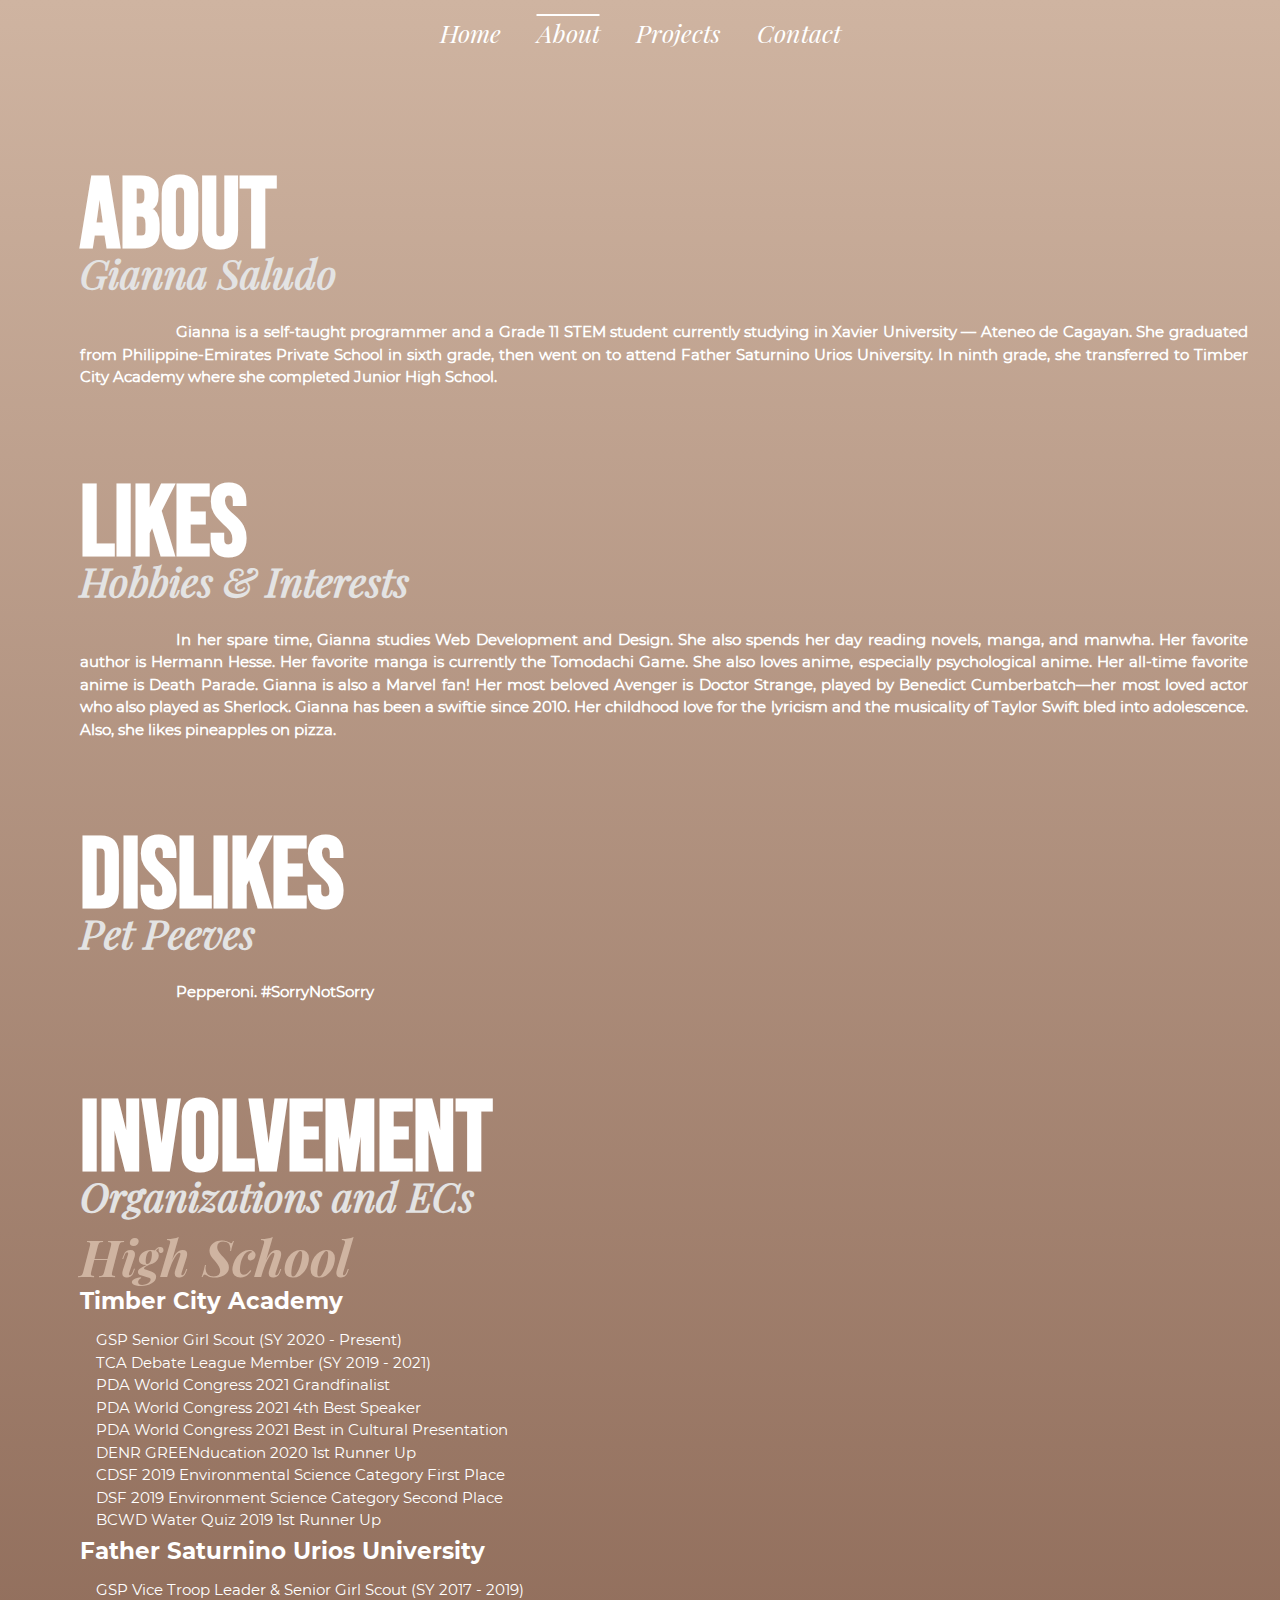
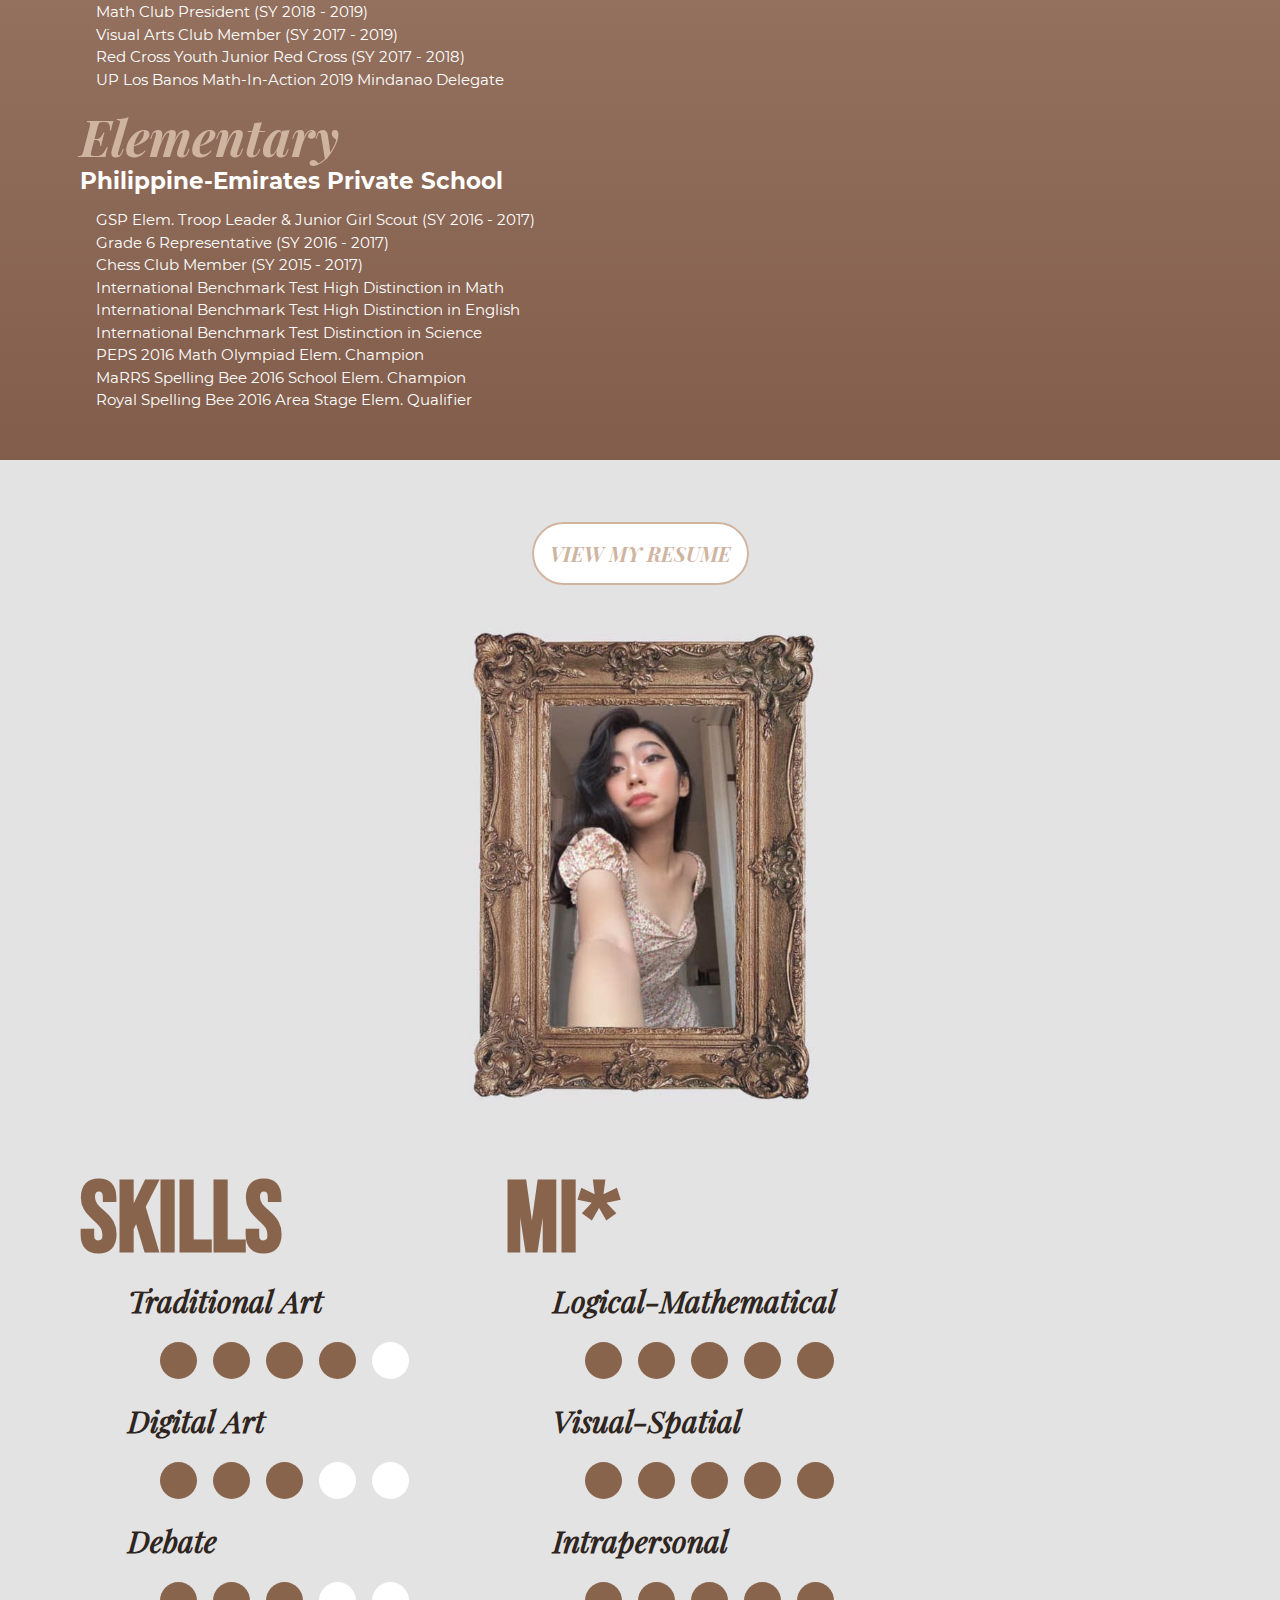
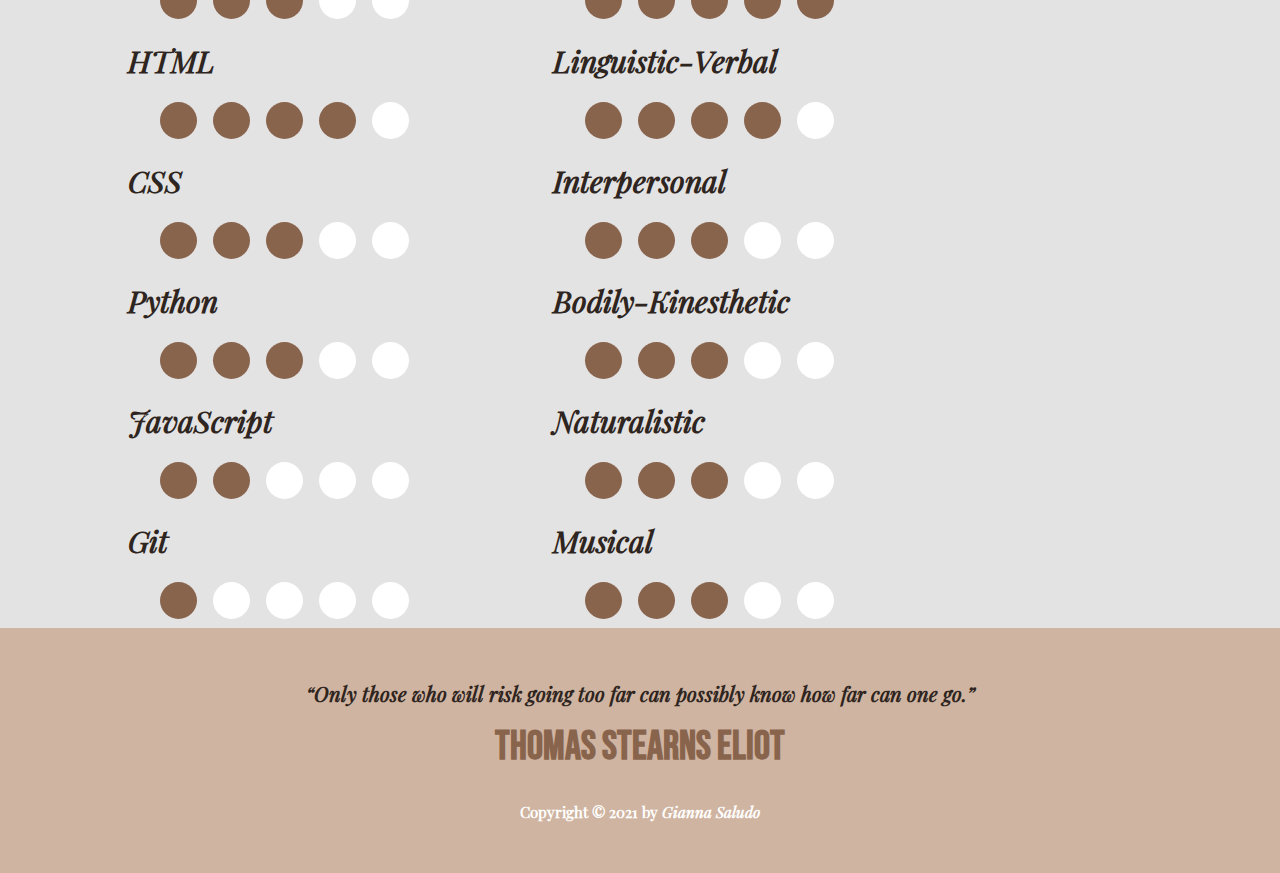
==== commit c026597d: "file added" ====
--- a/about.html
+++ b/about.html
@@ -148,7 +148,7 @@
 						<h2>Git</h2>
 						<div class="rating">
 							<div class="circleFilled"></div>
-							<div class="circleFilled"></div>
+							<div class="circleUnfilled"></div>
 							<div class="circleUnfilled"></div>
 							<div class="circleUnfilled"></div>
 							<div class="circleUnfilled"></div>
@@ -231,11 +231,9 @@
 							<div class="circleUnfilled"></div>
 						</div>
 
-						<!--
 						<h3>
 							MI* refers to Multiple Intelligence. These stats are based on my result in a <a href="https://alis.alberta.ca/careerinsite/know-yourself/multiple-intelligences-quiz/" target="_blank">multiple intelligence test</a>.
 						</h3>
-						 -->
 					</div>
 				</div>
 			</div>
--- a/css/about.css
+++ b/css/about.css
@@ -104,15 +104,14 @@
 
 ul {
 	list-style-type: none;
-	margin-left: 7rem;
-	margin-top: 1rem;
+	margin: 1rem 0 0 5rem;
 	color: white;
 	font-family: montserratReg;
 	line-height: 1.5;
 	font-size: 20px;
 }
 
-@media only screen and (max-width: 1000px) {
+@media only screen and (max-width: 1366px) {
 
 ul {
 	margin-left: 1rem;
@@ -161,7 +160,7 @@
 	}
 }
 
-@media only screen and (max-width: 1000px) {
+@media only screen and (max-width: 1366px) {
 
 nav a {
 	padding: 1rem;
@@ -180,37 +179,38 @@
 .containerDIV {
 	display: flex;
 	flex-direction: row;
+	width: 100%;
+	height: auto;
 }
 
 .mainDIV {
 	background: linear-gradient(#CFB4A1, #825D4B);
-}
-
-@media only screen and (max-width: 1000px) {
+	width: auto;
+	height: auto;
+}
+
+@media only screen and (max-width: 1366px) {
 
 .containerDIV {
 	flex-direction: column;
 }
 
-.mainDIV {
-	padding-left: 0;
-}
-
 }
 
 /* ABOUT DIV */
 
 .aboutDIV {
 	padding-bottom: 3rem ;
-	margin: 3rem;
+	margin: 0 0 0 5rem;
 }
 
 .aboutDIV h1 {
 	font-family: bebas;
-	font-size: 200px;
+	font-size: 150px;
 	color: white;
 	line-height: 0.8;
-	margin-top: 20%;
+	margin: 8rem 6rem 0 0;
+
 }
 
 .aboutDIV h2 {
@@ -241,17 +241,16 @@
 .aboutDIV h5 {
 	color: white;
 	font-family: montserratBold;
-	text-align: justify;
-	margin:  2rem 5rem 0 5rem;
+	text-align: left;
+	margin:  2rem 0 0 5rem;
 	line-height: 1;
 	font-size: 30px;
 }
 
-@media only screen and (max-width: 1000px) {
+@media only screen and (max-width: 1366px) {
 
 .aboutDIV {
 	padding-bottom: 3rem;
-	padding-left: 2rem;
 }
 
 .aboutDIV h1 {
@@ -286,11 +285,13 @@
 .sideDIV {
 	float: right;
 	background-color: #E3E3E3;
-	width: 550px;
+	width: auto;
+	height: auto;
 }
 
 .sideDIV img {
-	width: 400px;
+	width: 350px;
+	height: auto;
 	text-align: center;
 	padding:1rem 2rem 1rem 2.5rem;
 	margin-bottom: -5rem;
@@ -317,8 +318,8 @@
 	font-family: montserratReg;
 	color: #89644D;
 	font-size: 20px;
-	margin: 10rem 2.5rem 0 2.5rem;
-	padding: 1rem 1rem 8rem 1rem;
+	margin: 5rem 2.5rem 0 2.5rem;
+	padding: 1rem 1rem 3rem 1rem;
 }
 
 .sideDIVs h3 a {
@@ -352,12 +353,13 @@
 	color: white;
 }
 
-@media only screen and (max-width: 1000px) {
+@media only screen and (max-width: 1366px) {
 
 .sideDIV {
 	width: 100%;
 	text-align: center;
 }
+
 
 .sideDIV img {
 	margin-bottom: 0;
@@ -377,9 +379,7 @@
 }
 
 .sideDIVs h3 {
-	font-size: 20px;
-	margin: 8rem 2.5rem 0 2.5rem;
-	padding: 1rem 1rem 6rem 1rem;
+	display: none;
 }
 
 .sideDIVs h3 a {
@@ -392,7 +392,7 @@
 }
 }
 
-@media only screen and (min-width: 900px) and (max-width: 1000px) {
+@media only screen and (min-width: 900px) and (max-width: 1366px) {
 .skillsmiParentDIV {
 	display: flex;
 	flex-direction: row;
@@ -432,7 +432,7 @@
 	margin-top: 0.5rem;
 }
 
-@media only screen and (max-width: 1000px) {
+@media only screen and (max-width: 1366px) {
 
 	.rating {
 		display: block;
@@ -501,7 +501,7 @@
 	color: #89644D;
 }
 
-@media only screen and (max-width: 1000px) {
+@media only screen and (max-width: 1366px) {
 
 .quoteDIV h1 {
 	font-family: playfairItalic;
